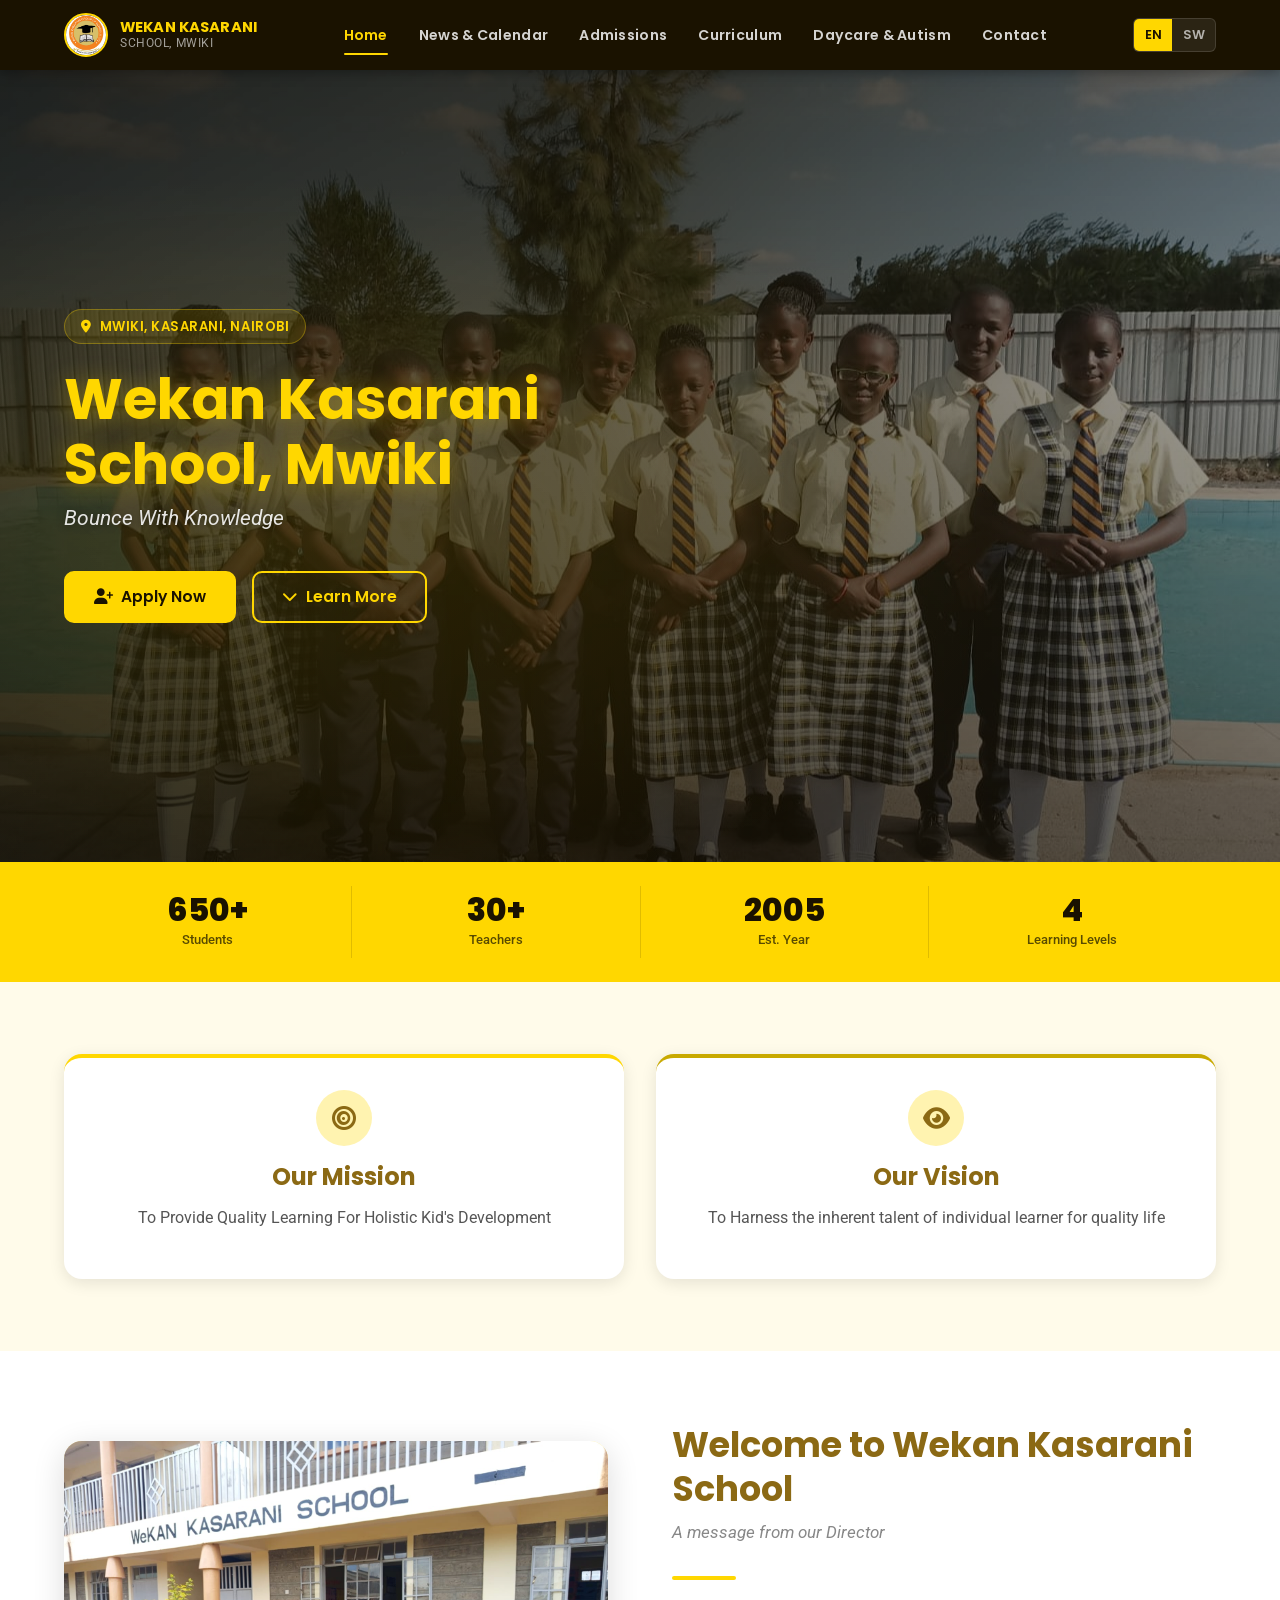
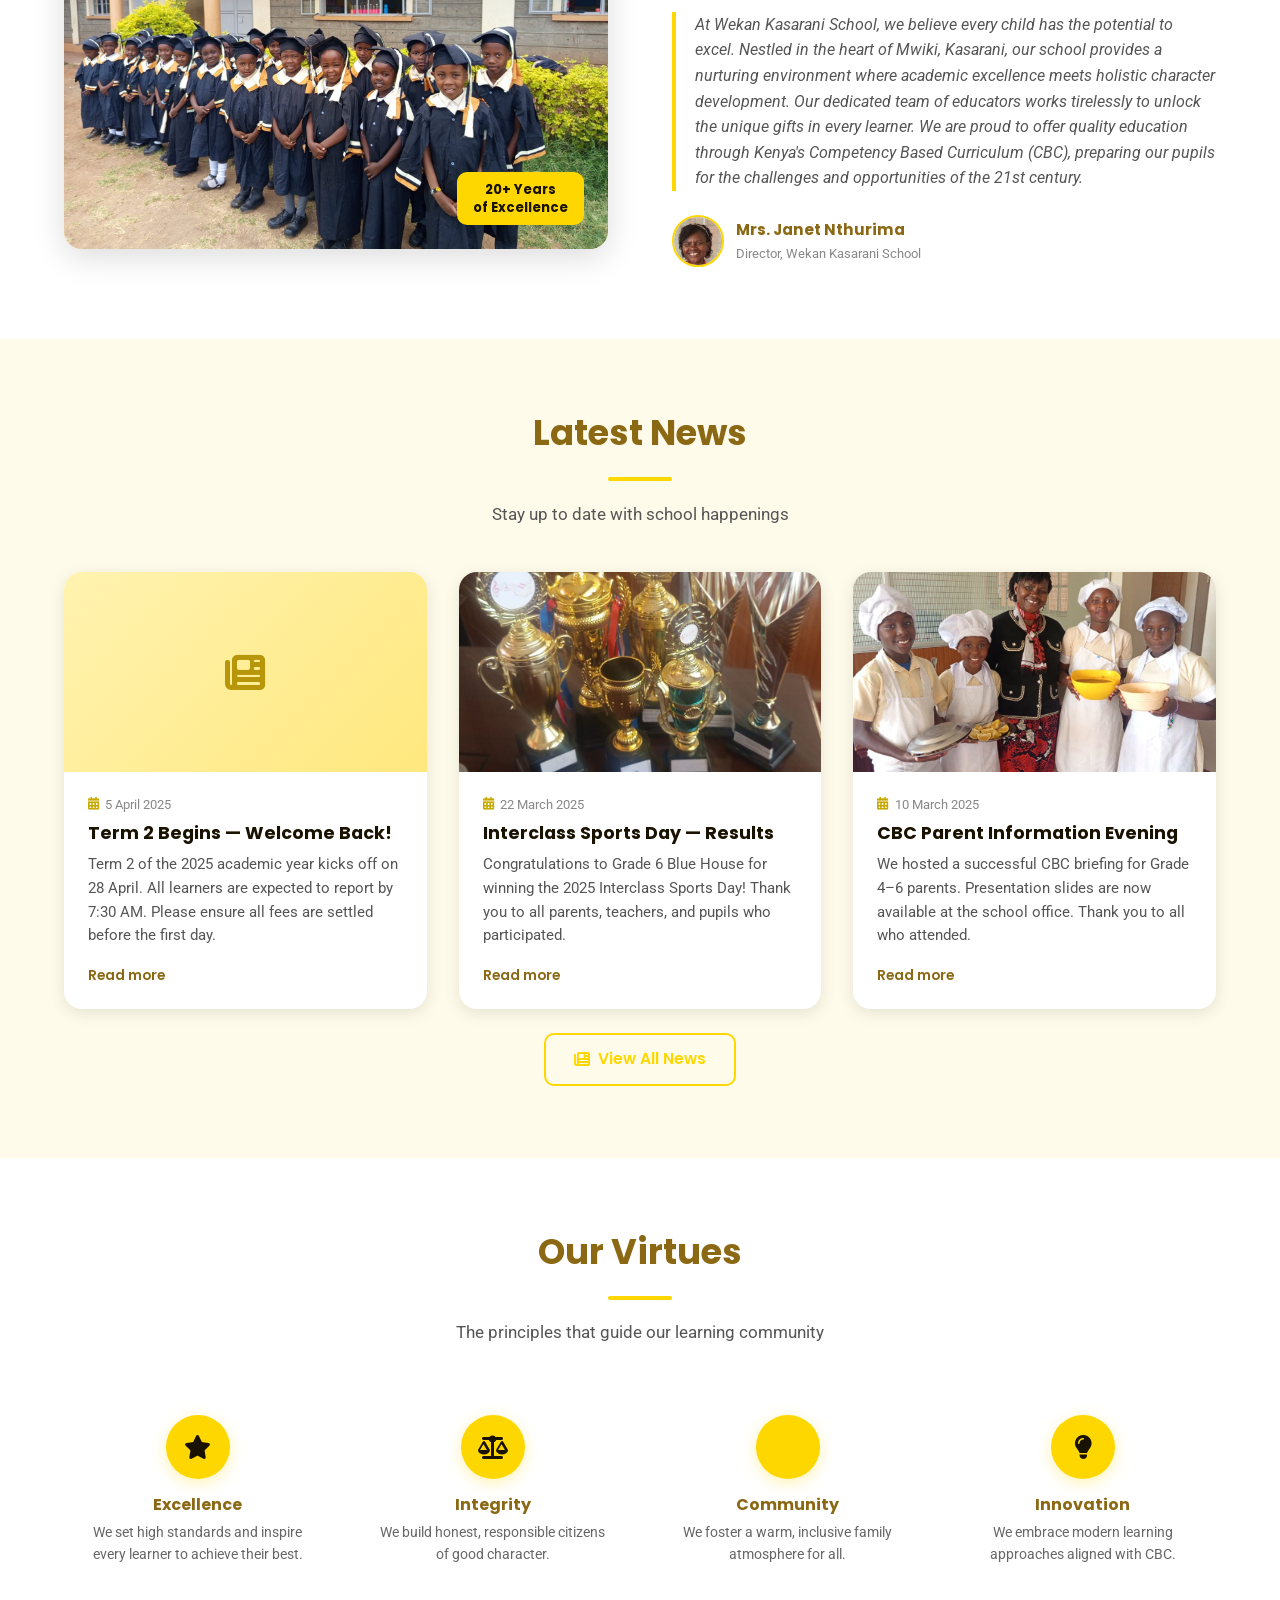
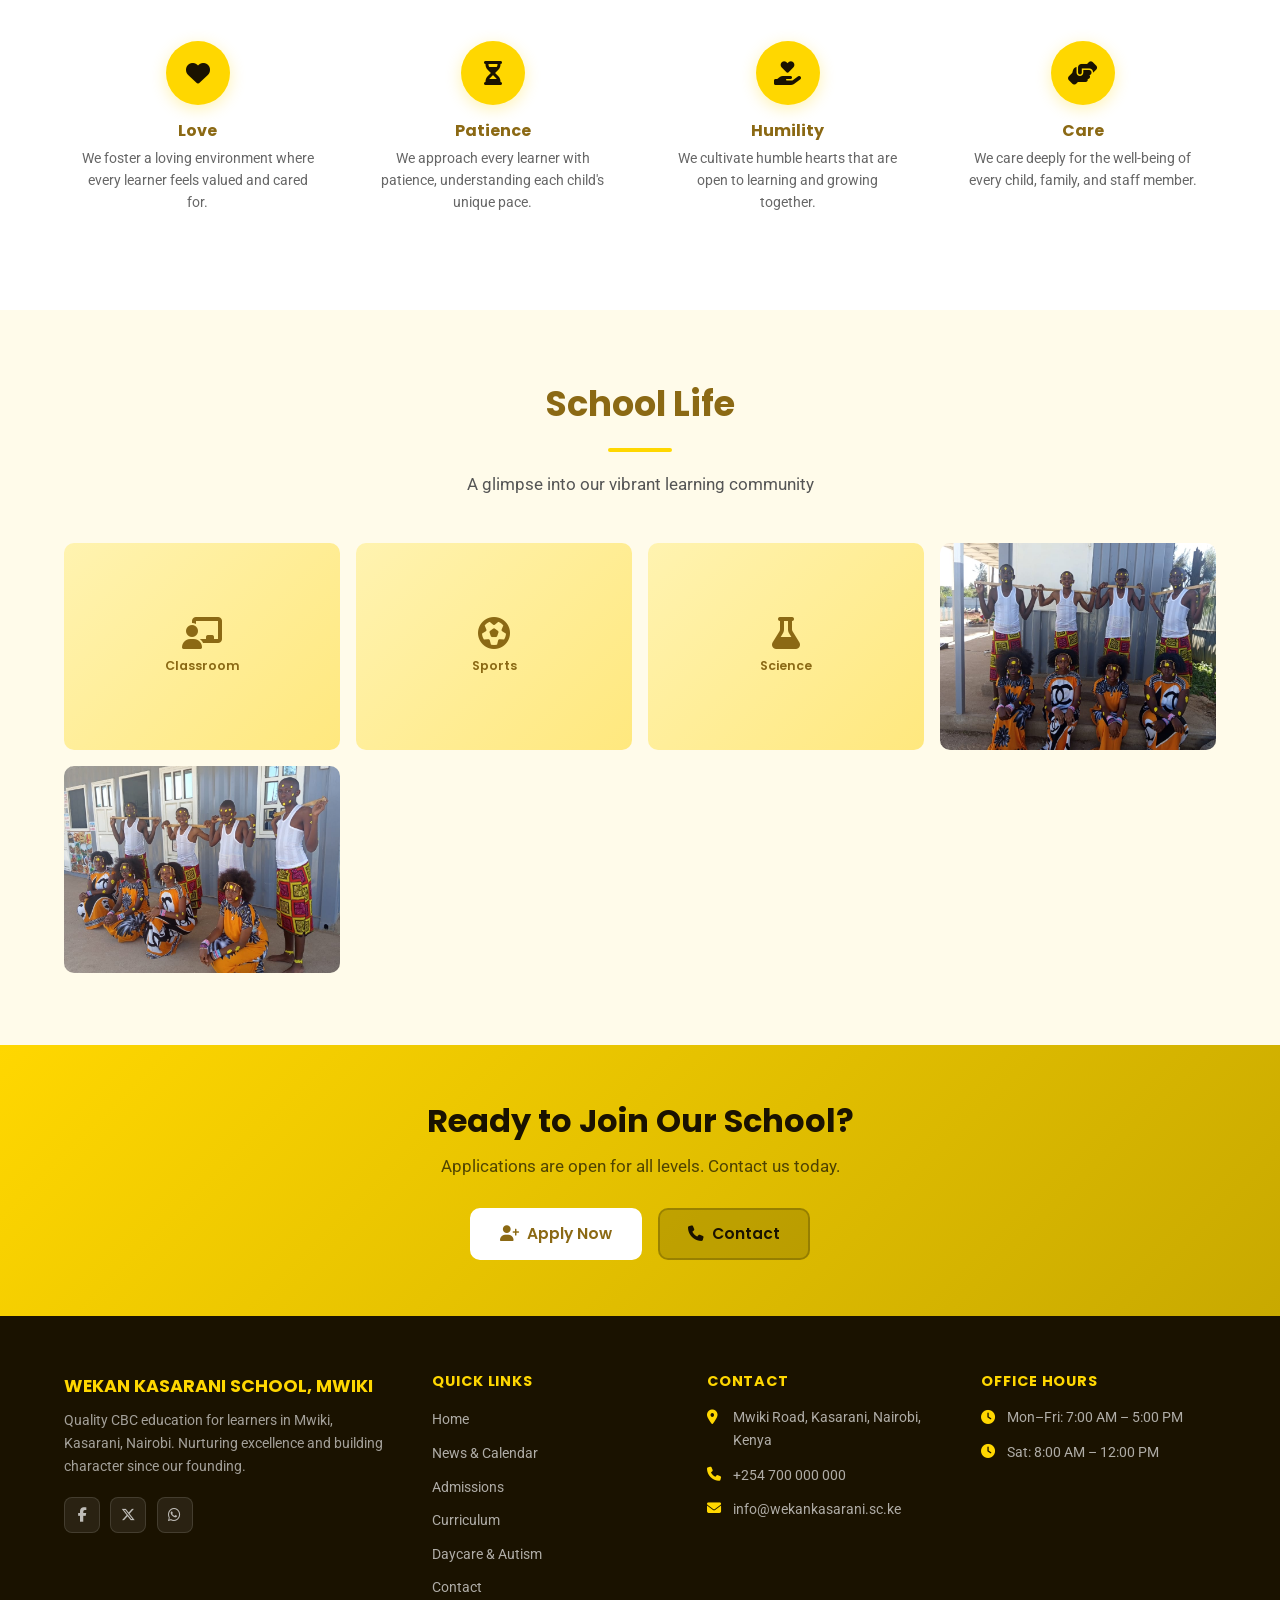
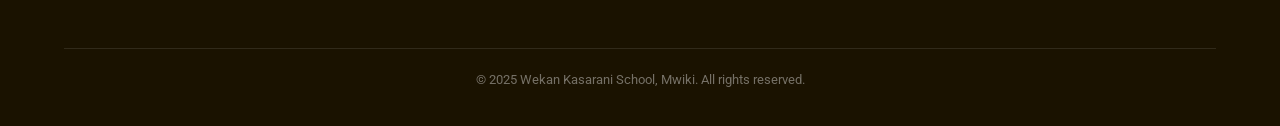
==== index.html @ 34b1c1aa "update" ====
<!DOCTYPE html>
<html lang="en">
<head>
  <meta charset="UTF-8" />
  <meta name="viewport" content="width=device-width, initial-scale=1.0" />
  <meta name="description" content="Wekan Kasarani School, Mwiki — Quality CBC education in Kasarani, Nairobi. Nurturing excellence and building character from Pre-Primary to Junior Secondary." />
  <meta property="og:title" content="Wekan Kasarani School, Mwiki" />
  <meta property="og:description" content="Bounce With Knowledge — CBC School in Kasarani, Nairobi." />
  <meta property="og:type" content="website" />
  <title>Wekan Kasarani School, Mwiki — Home</title>
  <link rel="stylesheet" href="css/main.css" />
  <link rel="stylesheet" href="css/components.css" />
  <link rel="stylesheet" href="css/responsive.css" />
  <link rel="stylesheet" href="https://cdnjs.cloudflare.com/ajax/libs/font-awesome/6.5.0/css/all.min.css" crossorigin="anonymous" referrerpolicy="no-referrer" />
  <style>
    /* ---- Hero ---- */
    .hero {
      position: relative;
      min-height: 88vh;
      display: flex;
      align-items: center;
      overflow: hidden;
      background-color: var(--bg-dark);
    }

    /* Full-bleed photo layer */
    .hero-bg {
      position: absolute;
      inset: 0;
      background-image: url('images/students/image6.jpeg');
      background-size: cover;
      background-position: center 30%;
      background-repeat: no-repeat;
      transform: scale(1.04);
      transition: transform 8s ease;
      will-change: transform;
    }
    .hero:hover .hero-bg,
    .hero.loaded .hero-bg {
      transform: scale(1);
    }

    /* Smooth multi-stop overlay: dark left + gradient fade right */
    .hero::before {
      content: '';
      position: absolute;
      inset: 0;
      background:
        linear-gradient(
          105deg,
          rgba(10, 8, 0, 0.82) 0%,
          rgba(26, 18, 0, 0.72) 45%,
          rgba(26, 18, 0, 0.35) 100%
        ),
        linear-gradient(
          to bottom,
          rgba(0,0,0,0.25) 0%,
          rgba(0,0,0,0)     40%,
          rgba(0,0,0,0.45)  100%
        );
      pointer-events: none;
      z-index: 1;
    }

    /* Subtle gold accent glow */
    .hero::after {
      content: '';
      position: absolute;
      inset: 0;
      background: radial-gradient(ellipse at 20% 60%, rgba(255,215,0,0.10) 0%, transparent 55%);
      pointer-events: none;
      z-index: 1;
    }

    .hero-content {
      position: relative;
      z-index: 2;
      max-width: 680px;
    }

    .hero-badge {
      display: inline-flex;
      align-items: center;
      gap: 0.5rem;
      background: rgba(255,215,0,0.12);
      border: 1px solid rgba(255,215,0,0.3);
      color: var(--primary);
      font-family: 'Poppins', sans-serif;
      font-weight: 600;
      font-size: 0.82rem;
      padding: 0.4rem 1rem;
      border-radius: 99px;
      margin-bottom: 1.5rem;
      letter-spacing: 0.04em;
      text-transform: uppercase;
    }

    .hero h1 {
      color: #ffffff;
      font-size: clamp(2rem, 5.5vw, 3.5rem);
      margin-bottom: 0.3rem;
      line-height: 1.15;
      text-shadow: 0 2px 18px rgba(0,0,0,0.5);
    }

    .hero h1 span {
      color: var(--primary);
      text-shadow: 0 2px 24px rgba(255,215,0,0.35);
    }

    .hero-subtitle {
      font-size: clamp(1rem, 2.5vw, 1.3rem);
      color: rgba(255,255,255,0.88);
      margin-bottom: 2.2rem;
      font-style: italic;
      text-shadow: 0 1px 8px rgba(0,0,0,0.4);
    }

    .hero-actions {
      display: flex;
      gap: 1rem;
      flex-wrap: wrap;
    }

    /* ---- Welcome section ---- */
    .welcome-grid {
      display: grid;
      grid-template-columns: 1fr 1fr;
      gap: 4rem;
      align-items: center;
    }

    .welcome-image-wrap {
      position: relative;
      border-radius: var(--radius-lg);
      overflow: hidden;
      box-shadow: var(--shadow-md);
      aspect-ratio: 4/3;
      background: linear-gradient(135deg, var(--accent) 0%, #ffe87e 100%);
    }

    .welcome-image-wrap img {
      width: 100%;
      height: 100%;
      object-fit: cover;
    }

    .welcome-placeholder {
      width: 100%;
      height: 100%;
      display: flex;
      flex-direction: column;
      align-items: center;
      justify-content: center;
      gap: 1rem;
      color: var(--primary-deeper);
      font-size: 4rem;
    }

    .welcome-placeholder p {
      font-family: 'Poppins', sans-serif;
      font-size: 0.9rem;
      font-weight: 600;
      color: var(--primary-deeper);
      margin: 0;
    }

    .welcome-badge {
      position: absolute;
      bottom: 1.5rem;
      right: 1.5rem;
      background: var(--primary);
      color: var(--bg-dark);
      font-family: 'Poppins', sans-serif;
      font-weight: 700;
      font-size: 0.82rem;
      padding: 0.6rem 1rem;
      border-radius: var(--radius);
      text-align: center;
      line-height: 1.3;
    }

    .welcome-text blockquote {
      border-left: 4px solid var(--primary);
      padding-left: 1.2rem;
      margin: 1.5rem 0;
      font-style: italic;
      color: #555;
    }

    .welcome-signature {
      display: flex;
      align-items: center;
      gap: 0.75rem;
      margin-top: 1.5rem;
    }

    .signature-avatar {
      width: 52px;
      height: 52px;
      border-radius: 50%;
      overflow: hidden;
      border: 2px solid var(--primary);
      flex-shrink: 0;
    }

    .signature-avatar img {
      width: 100%;
      height: 100%;
      object-fit: cover;
      display: block;
    }

    .signature-info .name {
      font-family: 'Poppins', sans-serif;
      font-weight: 700;
      font-size: 0.95rem;
      color: var(--primary-deeper);
    }

    .signature-info .title {
      font-size: 0.82rem;
      color: #888;
    }

    @media (max-width: 768px) {
      .welcome-grid { grid-template-columns: 1fr; gap: 2rem; }
      .hero { min-height: 70vh; }
    }
  </style>
</head>
<body>

  <!-- ==================== NAVBAR ==================== -->
  <nav class="navbar" role="navigation" aria-label="Main navigation">
    <div class="container">
      <a href="index.html" class="nav-logo" aria-label="Wekan Kasarani School home">
        <img src="images/logo.jpg" alt="Wekan Kasarani School logo" width="56" height="56" style="border-radius:50%;object-fit:cover;border:2px solid var(--primary);flex-shrink:0;" />
        <div class="nav-logo-text">
          <span class="school-name">WEKAN KASARANI</span>
          <span class="school-sub">SCHOOL, MWIKI</span>
        </div>
      </a>

      <ul class="nav-links" role="list">
        <li><a href="index.html" class="active" data-i18n="nav.home">Home</a></li>
        <li><a href="news.html" data-i18n="nav.news">News &amp; Calendar</a></li>
        <li><a href="admissions.html" data-i18n="nav.admissions">Admissions</a></li>
        <li><a href="curriculum.html" data-i18n="nav.curriculum">Curriculum</a></li>
        <li><a href="daycare.html" data-i18n="nav.daycare">Daycare &amp; Autism</a></li>
        <li><a href="contact.html" data-i18n="nav.contact">Contact</a></li>
      </ul>

      <div class="nav-right">
        <div class="lang-toggle" role="group" aria-label="Language selector">
          <button data-lang-btn="en" class="active" aria-label="Switch to English">EN</button>
          <button data-lang-btn="sw" aria-label="Switch to Kiswahili">SW</button>
        </div>
        <button class="hamburger" aria-label="Toggle menu" aria-expanded="false" aria-controls="mobile-nav">
          <span></span><span></span><span></span>
        </button>
      </div>
    </div>
  </nav>

  <!-- Mobile Nav -->
  <div class="mobile-nav" id="mobile-nav" role="navigation" aria-label="Mobile navigation">
    <a href="index.html" class="active" data-i18n="nav.home">Home</a>
    <a href="news.html" data-i18n="nav.news">News &amp; Calendar</a>
    <a href="admissions.html" data-i18n="nav.admissions">Admissions</a>
    <a href="curriculum.html" data-i18n="nav.curriculum">Curriculum</a>
    <a href="daycare.html" data-i18n="nav.daycare">Daycare &amp; Autism</a>
    <a href="contact.html" data-i18n="nav.contact">Contact</a>
    <div class="mobile-lang">
      <button data-lang-btn="en" class="active">English</button>
      <button data-lang-btn="sw">Kiswahili</button>
    </div>
  </div>

  <main>

    <!-- ==================== HERO ==================== -->
    <section class="hero" aria-label="Hero section" id="hero-section">
      <div class="hero-bg" aria-hidden="true"></div>
      <div class="container">
        <div class="hero-content">
          <div class="hero-badge">
            <i class="fas fa-map-marker-alt"></i>
            Mwiki, Kasarani, Nairobi
          </div>
          <h1>
            <span data-i18n="hero.title">Wekan Kasarani<br>School, Mwiki</span>
          </h1>
          <p class="hero-subtitle" data-i18n="hero.subtitle">Bounce With Knowledge</p>
          <div class="hero-actions">
            <a href="admissions.html" class="btn btn-primary">
              <i class="fas fa-user-plus"></i>
              <span data-i18n="hero.cta">Apply Now</span>
            </a>
            <a href="#welcome" class="btn btn-outline">
              <i class="fas fa-chevron-down"></i>
              <span data-i18n="hero.learnmore">Learn More</span>
            </a>
          </div>
        </div>
      </div>
    </section>

    <!-- ==================== STATS BAR ==================== -->
    <div class="stat-bar" role="region" aria-label="School statistics">
      <div class="container">
        <div class="stat-item">
          <div class="stat-number">650+</div>
          <div class="stat-label" data-i18n="stats.students">Students</div>
        </div>
        <div class="stat-item">
          <div class="stat-number">30+</div>
          <div class="stat-label" data-i18n="stats.teachers">Teachers</div>
        </div>
        <div class="stat-item">
          <div class="stat-number">2005</div>
          <div class="stat-label" data-i18n="stats.established">Est. Year</div>
        </div>
        <div class="stat-item">
          <div class="stat-number">4</div>
          <div class="stat-label" data-i18n="stats.levels">Learning Levels</div>
        </div>
      </div>
    </div>

    <!-- ==================== MISSION & VISION ==================== -->
    <section class="section section--alt" aria-labelledby="mission-vision-heading">
      <div class="container">
        <div class="cards-grid" style="grid-template-columns: repeat(auto-fit, minmax(280px, 1fr)); gap: 2rem;">
          <div style="background:#fff; border-radius:var(--radius-lg); padding:2rem; box-shadow:var(--shadow); border-top:4px solid var(--primary); text-align:center;">
            <div style="width:56px;height:56px;background:var(--accent);border-radius:50%;display:flex;align-items:center;justify-content:center;margin:0 auto 1rem;color:var(--primary-deeper);font-size:1.5rem;">
              <i class="fas fa-bullseye"></i>
            </div>
            <h3 data-i18n="mission.heading" style="margin-bottom:0.75rem;color:var(--primary-deeper);">Our Mission</h3>
            <p data-i18n="mission.body" style="color:#555;line-height:1.7;">To Provide Quality Learning For Holistic Kid's Development</p>
          </div>
          <div style="background:#fff; border-radius:var(--radius-lg); padding:2rem; box-shadow:var(--shadow); border-top:4px solid var(--primary-dark); text-align:center;">
            <div style="width:56px;height:56px;background:var(--accent);border-radius:50%;display:flex;align-items:center;justify-content:center;margin:0 auto 1rem;color:var(--primary-deeper);font-size:1.5rem;">
              <i class="fas fa-eye"></i>
            </div>
            <h3 data-i18n="vision.heading" style="margin-bottom:0.75rem;color:var(--primary-deeper);">Our Vision</h3>
            <p data-i18n="vision.body" style="color:#555;line-height:1.7;">To Harness the inherent talent of individual learner for quality life</p>
          </div>
        </div>
      </div>
    </section>

    <!-- ==================== WELCOME ==================== -->
    <section class="section" id="welcome" aria-labelledby="welcome-heading">
      <div class="container">
        <div class="welcome-grid">
          <div class="welcome-image-wrap">
            <img src="images/students/image1.jpeg" alt="Wekan Kasarani School Building" />
            <div class="welcome-badge">
              <div>20+ Years</div>
              <div>of Excellence</div>
            </div>
          </div>
          <div class="welcome-text">
            <div class="section-heading" style="text-align:left; margin-bottom:1.5rem;">
              <h2 id="welcome-heading" data-i18n="welcome.heading">Welcome to Wekan Kasarani School</h2>
              <p data-i18n="welcome.subheading" style="margin-top:0.4rem; color:#888; font-style:italic;">A message from our Director</p>
              <div class="underline" style="margin:0.5rem 0 0;"></div>
            </div>
            <blockquote>
              <p data-i18n="welcome.body">At Wekan Kasarani School, we believe every child has the potential to excel. Nestled in the heart of Mwiki, Kasarani, our school provides a nurturing environment where academic excellence meets holistic character development.</p>
            </blockquote>
            <div class="welcome-signature">
              <div class="signature-avatar">
                <img src="images/image32.png" alt="Mrs. Janet Nthurima — Director" />
              </div>
              <div class="signature-info">
                <div class="name">Mrs. Janet Nthurima</div>
                <div class="title" data-i18n="welcome.signature">Director, Wekan Kasarani School</div>
              </div>
            </div>
          </div>
        </div>
      </div>
    </section>

    <!-- ==================== LATEST NEWS ==================== -->
    <section class="section section--alt" aria-labelledby="news-heading">
      <div class="container">
        <div class="section-heading">
          <h2 id="news-heading" data-i18n="news.heading">Latest News</h2>
          <div class="underline"></div>
          <p data-i18n="news.subheading">Stay up to date with school happenings</p>
        </div>
        <div class="cards-grid">
          <article class="card">
            <div class="card-img-placeholder"><i class="fas fa-newspaper"></i></div>
            <div class="card-body">
              <div class="card-meta"><i class="fas fa-calendar-alt"></i> 5 April 2025</div>
              <h3>Term 2 Begins — Welcome Back!</h3>
              <p>Term 2 of the 2025 academic year kicks off on 28 April. All learners are expected to report by 7:30 AM. Please ensure all fees are settled before the first day.</p>
              <a href="news.html" class="card-link" data-i18n="news.readmore">Read more <i class="fas fa-arrow-right"></i></a>
            </div>
          </article>
          <article class="card">
            <img src="images/students/image13.jpeg" alt="Interclass Sports Day" class="card-img" />
            <div class="card-body">
              <div class="card-meta"><i class="fas fa-calendar-alt"></i> 22 March 2025</div>
              <h3>Interclass Sports Day — Results</h3>
              <p>Congratulations to Grade 6 Blue House for winning the 2025 Interclass Sports Day! Thank you to all parents, teachers, and pupils who participated.</p>
              <a href="news.html" class="card-link" data-i18n="news.readmore">Read more <i class="fas fa-arrow-right"></i></a>
            </div>
          </article>
          <article class="card">
            <img src="images/students/image9.jpeg" alt="CBC Parent Information Evening" class="card-img" />
            <div class="card-body">
              <div class="card-meta"><i class="fas fa-calendar-alt"></i> 10 March 2025</div>
              <h3>CBC Parent Information Evening</h3>
              <p>We hosted a successful CBC briefing for Grade 4–6 parents. Presentation slides are now available at the school office. Thank you to all who attended.</p>
              <a href="news.html" class="card-link" data-i18n="news.readmore">Read more <i class="fas fa-arrow-right"></i></a>
            </div>
          </article>
        </div>
        <div class="text-center mt-3">
          <a href="news.html" class="btn btn-outline">
            <i class="fas fa-newspaper"></i> View All News
          </a>
        </div>
      </div>
    </section>

    <!-- ==================== VALUES ==================== -->
    <section class="section" aria-labelledby="values-heading">
      <div class="container">
        <div class="section-heading">
          <h2 id="values-heading" data-i18n="values.heading">Our Virtues</h2>
          <div class="underline"></div>
          <p data-i18n="values.subheading">The principles that guide our learning community</p>
        </div>
        <div class="cards-grid-4">
          <div class="value-item">
            <div class="value-icon"><i class="fas fa-star"></i></div>
            <h3 data-i18n="values.excellence">Excellence</h3>
            <p data-i18n="values.excellence.desc">We set high standards and inspire every learner to achieve their best.</p>
          </div>
          <div class="value-item">
            <div class="value-icon"><i class="fas fa-balance-scale"></i></div>
            <h3 data-i18n="values.integrity">Integrity</h3>
            <p data-i18n="values.integrity.desc">We build honest, responsible citizens of good character.</p>
          </div>
          <div class="value-item">
            <div class="value-icon"><i class="fas fa-hands-holding-heart"></i></div>
            <h3 data-i18n="values.community">Community</h3>
            <p data-i18n="values.community.desc">We foster a warm, inclusive family atmosphere for all.</p>
          </div>
          <div class="value-item">
            <div class="value-icon"><i class="fas fa-lightbulb"></i></div>
            <h3 data-i18n="values.innovation">Innovation</h3>
            <p data-i18n="values.innovation.desc">We embrace modern learning approaches aligned with CBC.</p>
          </div>
          <div class="value-item">
            <div class="value-icon"><i class="fas fa-heart"></i></div>
            <h3 data-i18n="values.love">Love</h3>
            <p data-i18n="values.love.desc">We foster a loving environment where every learner feels valued and cared for.</p>
          </div>
          <div class="value-item">
            <div class="value-icon"><i class="fas fa-hourglass-half"></i></div>
            <h3 data-i18n="values.patience">Patience</h3>
            <p data-i18n="values.patience.desc">We approach every learner with patience, understanding each child's unique pace.</p>
          </div>
          <div class="value-item">
            <div class="value-icon"><i class="fas fa-hand-holding-heart"></i></div>
            <h3 data-i18n="values.humility">Humility</h3>
            <p data-i18n="values.humility.desc">We cultivate humble hearts that are open to learning and growing together.</p>
          </div>
          <div class="value-item">
            <div class="value-icon"><i class="fas fa-hands-helping"></i></div>
            <h3 data-i18n="values.care">Care</h3>
            <p data-i18n="values.care.desc">We care deeply for the well-being of every child, family, and staff member.</p>
          </div>
        </div>
      </div>
    </section>

    <!-- ==================== GALLERY ==================== -->
    <section class="section section--alt" aria-labelledby="gallery-heading">
      <div class="container">
        <div class="section-heading">
          <h2 id="gallery-heading" data-i18n="gallery.heading">School Life</h2>
          <div class="underline"></div>
          <p data-i18n="gallery.subheading">A glimpse into our vibrant learning community</p>
        </div>
        <div class="gallery-strip">
          <div class="gallery-item">
            <div class="gallery-placeholder"><i class="fas fa-chalkboard-teacher"></i><span>Classroom</span></div>
          </div>
          <div class="gallery-item">
            <div class="gallery-placeholder"><i class="fas fa-futbol"></i><span>Sports</span></div>
          </div>
          <div class="gallery-item">
            <div class="gallery-placeholder"><i class="fas fa-flask"></i><span>Science</span></div>
          </div>
          <div class="gallery-item">
            <img src="images/students/image2.jpeg" alt="Arts and Music" />
          </div>
          <div class="gallery-item">
            <img src="images/students/image3.jpeg" alt="Arts and Music" />
          </div>
        </div>
      </div>
    </section>

    <!-- ==================== CTA STRIP ==================== -->
    <section style="background: linear-gradient(135deg, var(--primary) 0%, var(--primary-dark) 100%); padding: 3.5rem 0; text-align:center;" aria-label="Call to action">
      <div class="container">
        <h2 style="color:var(--bg-dark); margin-bottom:0.75rem; font-size:clamp(1.4rem,3vw,2rem);">Ready to Join Our School?</h2>
        <p style="color:rgba(0,0,0,0.65); margin-bottom:1.75rem; font-size:1.05rem;">Applications are open for all levels. Contact us today.</p>
        <div style="display:flex;gap:1rem;justify-content:center;flex-wrap:wrap;">
          <a href="admissions.html" class="btn btn-white">
            <i class="fas fa-user-plus"></i>
            <span data-i18n="hero.cta">Apply Now</span>
          </a>
          <a href="contact.html" class="btn" style="background:rgba(0,0,0,0.15);color:var(--bg-dark);border:2px solid rgba(0,0,0,0.2);">
            <i class="fas fa-phone"></i>
            <span data-i18n="nav.contact">Contact</span>
          </a>
        </div>
      </div>
    </section>

  </main>

  <!-- ==================== FOOTER ==================== -->
  <footer class="footer" role="contentinfo">
    <div class="container">
      <div class="footer-grid">
        <div class="footer-brand">
          <div class="school-name-footer">WEKAN KASARANI SCHOOL, MWIKI</div>
          <p data-i18n="footer.about">Quality CBC education for learners in Mwiki, Kasarani, Nairobi. Nurturing excellence and building character since our founding.</p>
          <div class="social-links">
            <a href="#" aria-label="Facebook"><i class="fab fa-facebook-f"></i></a>
            <a href="#" aria-label="Twitter/X"><i class="fab fa-x-twitter"></i></a>
            <a href="#" aria-label="WhatsApp"><i class="fab fa-whatsapp"></i></a>
          </div>
        </div>
        <div class="footer-col">
          <h4 data-i18n="footer.quicklinks">Quick Links</h4>
          <ul>
            <li><a href="index.html" data-i18n="nav.home">Home</a></li>
            <li><a href="news.html" data-i18n="nav.news">News &amp; Calendar</a></li>
            <li><a href="admissions.html" data-i18n="nav.admissions">Admissions</a></li>
            <li><a href="curriculum.html" data-i18n="nav.curriculum">Curriculum</a></li>
            <li><a href="daycare.html" data-i18n="nav.daycare">Daycare &amp; Autism</a></li>
            <li><a href="contact.html" data-i18n="nav.contact">Contact</a></li>
          </ul>
        </div>
        <div class="footer-col">
          <h4 data-i18n="footer.contact">Contact</h4>
          <div class="footer-contact-item"><i class="fas fa-map-marker-alt"></i><span>Mwiki Road, Kasarani, Nairobi, Kenya</span></div>
          <div class="footer-contact-item"><i class="fas fa-phone"></i><span>+254 700 000 000</span></div>
          <div class="footer-contact-item"><i class="fas fa-envelope"></i><span>info@wekankasarani.sc.ke</span></div>
        </div>
        <div class="footer-col">
          <h4>Office Hours</h4>
          <div class="footer-contact-item"><i class="fas fa-clock"></i><span>Mon–Fri: 7:00 AM – 5:00 PM</span></div>
          <div class="footer-contact-item"><i class="fas fa-clock"></i><span>Sat: 8:00 AM – 12:00 PM</span></div>
        </div>
      </div>
    </div>
    <div class="footer-bottom">
      <p data-i18n="footer.copyright">© 2025 Wekan Kasarani School, Mwiki. All rights reserved.</p>
    </div>
  </footer>

  <script src="js/main.js"></script>
  <script src="js/i18n.js"></script>
  <script>
    // Trigger smooth Ken Burns zoom-out on hero image after load
    window.addEventListener('load', function () {
      var hero = document.getElementById('hero-section');
      if (hero) hero.classList.add('loaded');
    });
  </script>
</body>
</html>
---- css/main.css ----
/* ============================================================
   main.css — Global styles, CSS Variables, Typography
   Wekan Kasarani School, Mwiki
   ============================================================ */

/* --- Google Fonts --- */
@import url('https://fonts.googleapis.com/css2?family=Poppins:wght@400;600;700;800&family=Roboto:wght@400;500&display=swap');

/* --- CSS Variables --- */
:root {
  --primary:        #FFD700;
  --primary-dark:   #C8A900;
  --primary-deeper: #8B6914;
  --bg-dark:        #1A1200;
  --bg-light:       #FFFBEA;
  --text-main:      #1C1C1C;
  --text-light:     #FFFFFF;
  --accent:         #FFF3B0;
  --border-color:   #E8D870;
  --shadow:         0 4px 16px rgba(0,0,0,0.10);
  --shadow-md:      0 8px 32px rgba(0,0,0,0.14);
  --radius:         10px;
  --radius-lg:      18px;
  --transition:     0.25s ease;
  --nav-height:     70px;
}

/* --- Reset & Base --- */
*, *::before, *::after {
  box-sizing: border-box;
  margin: 0;
  padding: 0;
}

html {
  scroll-behavior: smooth;
  font-size: 16px;
}

body {
  font-family: 'Roboto', sans-serif;
  color: var(--text-main);
  background: #fff;
  line-height: 1.6;
  min-height: 100vh;
}

/* --- Typography --- */
h1, h2, h3, h4, h5, h6 {
  font-family: 'Poppins', sans-serif;
  font-weight: 700;
  line-height: 1.25;
  color: var(--primary-deeper);
}

h1 { font-size: clamp(1.9rem, 5vw, 3rem); }
h2 { font-size: clamp(1.5rem, 3.5vw, 2.2rem); }
h3 { font-size: clamp(1.15rem, 2.5vw, 1.5rem); }
h4 { font-size: 1.1rem; }

p { margin-bottom: 1rem; }

a {
  color: var(--primary-deeper);
  text-decoration: none;
  transition: color var(--transition);
}
a:hover { color: var(--primary-dark); }

img {
  max-width: 100%;
  height: auto;
  display: block;
}

ul { list-style: none; }

/* --- Container --- */
.container {
  width: 100%;
  max-width: 1200px;
  margin: 0 auto;
  padding: 0 1.5rem;
}

/* --- Section Padding --- */
.section {
  padding: 4.5rem 0;
}

.section--alt {
  background: var(--bg-light);
}

/* --- Section Heading --- */
.section-heading {
  text-align: center;
  margin-bottom: 2.8rem;
}

.section-heading h2 {
  margin-bottom: 0.5rem;
}

.section-heading .underline {
  display: inline-block;
  width: 64px;
  height: 4px;
  background: var(--primary);
  border-radius: 99px;
  margin: 0.5rem auto 0;
}

.section-heading p {
  color: #555;
  margin-top: 0.75rem;
  font-size: 1.05rem;
  max-width: 600px;
  margin-left: auto;
  margin-right: auto;
}

/* --- Buttons --- */
.btn {
  display: inline-flex;
  align-items: center;
  gap: 0.5rem;
  padding: 0.75rem 1.75rem;
  border-radius: var(--radius);
  font-family: 'Poppins', sans-serif;
  font-weight: 600;
  font-size: 0.97rem;
  cursor: pointer;
  transition: all var(--transition);
  border: 2px solid transparent;
  text-decoration: none;
  min-height: 44px;
}

.btn-primary {
  background: var(--primary);
  color: var(--bg-dark);
  border-color: var(--primary);
}
.btn-primary:hover {
  background: var(--primary-dark);
  border-color: var(--primary-dark);
  color: var(--bg-dark);
  transform: translateY(-2px);
  box-shadow: 0 6px 20px rgba(200,169,0,0.35);
}

.btn-outline {
  background: transparent;
  color: var(--primary);
  border-color: var(--primary);
}
.btn-outline:hover {
  background: var(--primary);
  color: var(--bg-dark);
  transform: translateY(-2px);
}

.btn-white {
  background: #fff;
  color: var(--primary-deeper);
  border-color: #fff;
}
.btn-white:hover {
  background: var(--primary);
  color: var(--bg-dark);
  border-color: var(--primary);
}

/* --- Page Hero / Banner --- */
.page-hero {
  background: linear-gradient(135deg, var(--bg-dark) 0%, #2e1e00 100%);
  color: var(--text-light);
  padding: 5rem 0 3.5rem;
  text-align: center;
  position: relative;
  overflow: hidden;
}

.page-hero::before {
  content: '';
  position: absolute;
  inset: 0;
  background: radial-gradient(ellipse at top center, rgba(255,215,0,0.12) 0%, transparent 70%);
  pointer-events: none;
}

.page-hero h1 {
  color: var(--primary);
  font-size: clamp(1.8rem, 4vw, 2.8rem);
  margin-bottom: 0.75rem;
}

.page-hero p {
  color: rgba(255,255,255,0.82);
  font-size: 1.08rem;
  margin-bottom: 0;
  max-width: 580px;
  margin-left: auto;
  margin-right: auto;
}

/* --- Breadcrumb --- */
.breadcrumb {
  display: flex;
  align-items: center;
  gap: 0.4rem;
  justify-content: center;
  margin-top: 1.2rem;
  font-size: 0.9rem;
  color: rgba(255,255,255,0.6);
}
.breadcrumb a {
  color: var(--primary);
}
.breadcrumb a:hover { color: var(--primary-dark); }
.breadcrumb span { color: rgba(255,255,255,0.5); }

/* --- Utility --- */
.text-center { text-align: center; }
.text-gold    { color: var(--primary-deeper); }
.mt-1  { margin-top: 0.5rem; }
.mt-2  { margin-top: 1rem; }
.mt-3  { margin-top: 1.5rem; }
.mb-2  { margin-bottom: 1rem; }
.mb-3  { margin-bottom: 1.5rem; }
.sr-only {
  position: absolute;
  width: 1px;
  height: 1px;
  overflow: hidden;
  clip: rect(0,0,0,0);
  white-space: nowrap;
}
---- css/components.css ----
/* ============================================================
   components.css — Navbar, Footer, Cards, Buttons, Shared UI
   Wekan Kasarani School, Mwiki
   ============================================================ */

/* ===================== NAVBAR ===================== */
.navbar {
  position: sticky;
  top: 0;
  z-index: 1000;
  background: var(--bg-dark);
  height: var(--nav-height);
  display: flex;
  align-items: center;
  box-shadow: 0 2px 12px rgba(0,0,0,0.35);
  transition: background var(--transition);
}

.navbar .container {
  display: flex;
  align-items: center;
  justify-content: space-between;
  width: 100%;
}

/* Logo */
.nav-logo {
  display: flex;
  align-items: center;
  gap: 0.75rem;
  text-decoration: none;
  flex-shrink: 0;
}

.nav-logo img {
  width: 44px;
  height: 44px;
  border-radius: 50%;
  object-fit: cover;
  border: 2px solid var(--primary);
}

.nav-logo-text {
  display: flex;
  flex-direction: column;
  line-height: 1.2;
}

.nav-logo-text .school-name {
  font-family: 'Poppins', sans-serif;
  font-weight: 700;
  font-size: 0.92rem;
  color: var(--primary);
  letter-spacing: 0.01em;
}

.nav-logo-text .school-sub {
  font-family: 'Roboto', sans-serif;
  font-size: 0.72rem;
  color: rgba(255,255,255,0.6);
  letter-spacing: 0.05em;
}

/* Nav Links */
.nav-links {
  display: flex;
  align-items: center;
  gap: 0.25rem;
}

.nav-links a {
  padding: 0.5rem 0.85rem;
  font-family: 'Poppins', sans-serif;
  font-weight: 600;
  font-size: 0.88rem;
  color: rgba(255,255,255,0.82);
  border-radius: 6px;
  transition: all var(--transition);
  position: relative;
  text-decoration: none;
  letter-spacing: 0.02em;
}

.nav-links a:hover,
.nav-links a.active {
  color: var(--primary);
}

.nav-links a.active::after {
  content: '';
  position: absolute;
  bottom: -2px;
  left: 0.85rem;
  right: 0.85rem;
  height: 2px;
  background: var(--primary);
  border-radius: 99px;
}

/* Right side controls */
.nav-right {
  display: flex;
  align-items: center;
  gap: 0.75rem;
}

.lang-toggle {
  display: flex;
  align-items: center;
  gap: 0;
  background: rgba(255,255,255,0.08);
  border-radius: 6px;
  overflow: hidden;
  border: 1px solid rgba(255,255,255,0.12);
}

.lang-toggle button {
  background: transparent;
  border: none;
  cursor: pointer;
  font-family: 'Poppins', sans-serif;
  font-weight: 600;
  font-size: 0.8rem;
  color: rgba(255,255,255,0.65);
  padding: 0.35rem 0.65rem;
  min-height: 32px;
  transition: all var(--transition);
}

.lang-toggle button.active {
  background: var(--primary);
  color: var(--bg-dark);
}

/* Hamburger */
.hamburger {
  display: none;
  flex-direction: column;
  justify-content: center;
  gap: 5px;
  width: 44px;
  height: 44px;
  background: none;
  border: none;
  cursor: pointer;
  padding: 8px;
  border-radius: 6px;
  transition: background var(--transition);
}

.hamburger:hover { background: rgba(255,255,255,0.08); }

.hamburger span {
  display: block;
  height: 2px;
  background: var(--text-light);
  border-radius: 99px;
  transition: all var(--transition);
}

.hamburger.open span:nth-child(1) { transform: translateY(7px) rotate(45deg); }
.hamburger.open span:nth-child(2) { opacity: 0; transform: scaleX(0); }
.hamburger.open span:nth-child(3) { transform: translateY(-7px) rotate(-45deg); }

/* Mobile Nav Menu */
.mobile-nav {
  display: none;
  flex-direction: column;
  position: absolute;
  top: var(--nav-height);
  left: 0;
  right: 0;
  background: #1f1600;
  border-top: 2px solid var(--primary);
  padding: 1rem 1.5rem 1.5rem;
  box-shadow: 0 8px 24px rgba(0,0,0,0.4);
  z-index: 999;
  animation: slideDown 0.22s ease;
}

@keyframes slideDown {
  from { opacity: 0; transform: translateY(-8px); }
  to   { opacity: 1; transform: translateY(0); }
}

.mobile-nav.open { display: flex; }

.mobile-nav a {
  padding: 0.75rem 0.5rem;
  font-family: 'Poppins', sans-serif;
  font-weight: 600;
  font-size: 1rem;
  color: rgba(255,255,255,0.85);
  border-bottom: 1px solid rgba(255,255,255,0.08);
  transition: color var(--transition);
}

.mobile-nav a:hover,
.mobile-nav a.active { color: var(--primary); }

.mobile-nav .mobile-lang {
  display: flex;
  gap: 0.75rem;
  margin-top: 1rem;
  padding-top: 0.5rem;
}

.mobile-nav .mobile-lang button {
  flex: 1;
  background: rgba(255,255,255,0.06);
  border: 1px solid rgba(255,255,255,0.15);
  color: rgba(255,255,255,0.7);
  font-family: 'Poppins', sans-serif;
  font-weight: 600;
  font-size: 0.9rem;
  padding: 0.6rem;
  border-radius: 6px;
  cursor: pointer;
  transition: all var(--transition);
  min-height: 44px;
}

.mobile-nav .mobile-lang button.active {
  background: var(--primary);
  color: var(--bg-dark);
  border-color: var(--primary);
}

/* ===================== FOOTER ===================== */
.footer {
  background: var(--bg-dark);
  color: rgba(255,255,255,0.75);
  padding: 3.5rem 0 0;
  margin-top: auto;
}

.footer-grid {
  display: grid;
  grid-template-columns: 1.4fr 1fr 1fr 1fr;
  gap: 2.5rem;
  padding-bottom: 2.5rem;
  border-bottom: 1px solid rgba(255,255,255,0.1);
}

.footer-brand .school-name-footer {
  font-family: 'Poppins', sans-serif;
  font-size: 1.1rem;
  font-weight: 700;
  color: var(--primary);
  margin-bottom: 0.5rem;
}

.footer-brand p {
  font-size: 0.88rem;
  line-height: 1.65;
  margin-bottom: 1.2rem;
  color: rgba(255,255,255,0.6);
}

.social-links {
  display: flex;
  gap: 0.65rem;
}

.social-links a {
  width: 36px;
  height: 36px;
  border-radius: 8px;
  background: rgba(255,255,255,0.07);
  border: 1px solid rgba(255,255,255,0.12);
  display: flex;
  align-items: center;
  justify-content: center;
  color: rgba(255,255,255,0.7);
  font-size: 0.9rem;
  transition: all var(--transition);
}

.social-links a:hover {
  background: var(--primary);
  color: var(--bg-dark);
  border-color: var(--primary);
}

.footer-col h4 {
  font-family: 'Poppins', sans-serif;
  font-size: 0.9rem;
  font-weight: 700;
  color: var(--primary);
  margin-bottom: 1rem;
  text-transform: uppercase;
  letter-spacing: 0.06em;
}

.footer-col ul li {
  margin-bottom: 0.5rem;
}

.footer-col ul li a {
  color: rgba(255,255,255,0.65);
  font-size: 0.88rem;
  transition: color var(--transition);
}

.footer-col ul li a:hover { color: var(--primary); }

.footer-contact-item {
  display: flex;
  align-items: flex-start;
  gap: 0.6rem;
  margin-bottom: 0.75rem;
  font-size: 0.88rem;
  color: rgba(255,255,255,0.65);
}

.footer-contact-item i {
  color: var(--primary);
  margin-top: 0.2rem;
  flex-shrink: 0;
  width: 16px;
}

.footer-bottom {
  text-align: center;
  padding: 1.25rem 0;
  font-size: 0.82rem;
  color: rgba(255,255,255,0.4);
}

/* ===================== CARDS ===================== */
.card {
  background: #fff;
  border-radius: var(--radius-lg);
  box-shadow: var(--shadow);
  overflow: hidden;
  transition: transform var(--transition), box-shadow var(--transition);
  display: flex;
  flex-direction: column;
}

.card:hover {
  transform: translateY(-4px);
  box-shadow: var(--shadow-md);
}

.card-img {
  width: 100%;
  height: 200px;
  object-fit: cover;
  background: var(--accent);
}

.card-img-placeholder {
  width: 100%;
  height: 200px;
  background: linear-gradient(135deg, var(--accent) 0%, #ffe87e 100%);
  display: flex;
  align-items: center;
  justify-content: center;
  font-size: 2.5rem;
  color: var(--primary-darker, #b8960a);
}

.card-body {
  padding: 1.4rem 1.5rem;
  flex: 1;
  display: flex;
  flex-direction: column;
}

.card-meta {
  font-size: 0.8rem;
  color: #888;
  margin-bottom: 0.4rem;
  display: flex;
  align-items: center;
  gap: 0.4rem;
}

.card-meta i { color: var(--primary-dark); }

.card-body h3 {
  margin-bottom: 0.6rem;
  font-size: 1.1rem;
  color: var(--bg-dark);
}

.card-body p {
  color: #555;
  font-size: 0.93rem;
  flex: 1;
  margin-bottom: 1rem;
}

.card-link {
  display: inline-flex;
  align-items: center;
  gap: 0.35rem;
  font-family: 'Poppins', sans-serif;
  font-weight: 600;
  font-size: 0.87rem;
  color: var(--primary-deeper);
  transition: gap var(--transition), color var(--transition);
}

.card-link:hover {
  gap: 0.6rem;
  color: var(--primary-dark);
}

/* Grid layouts */
.cards-grid {
  display: grid;
  grid-template-columns: repeat(auto-fit, minmax(290px, 1fr));
  gap: 2rem;
}

.cards-grid-4 {
  display: grid;
  grid-template-columns: repeat(auto-fit, minmax(220px, 1fr));
  gap: 1.75rem;
}

/* ===================== STAT BAR ===================== */
.stat-bar {
  background: var(--primary);
  padding: 1.5rem 0;
}

.stat-bar .container {
  display: flex;
  justify-content: center;
  flex-wrap: wrap;
  gap: 0;
}

.stat-item {
  flex: 1;
  min-width: 150px;
  text-align: center;
  padding: 0.5rem 1.5rem;
  border-right: 1px solid rgba(0,0,0,0.12);
}

.stat-item:last-child { border-right: none; }

.stat-number {
  font-family: 'Poppins', sans-serif;
  font-size: 2rem;
  font-weight: 800;
  color: var(--bg-dark);
  line-height: 1;
}

.stat-label {
  font-size: 0.82rem;
  font-weight: 500;
  color: rgba(0,0,0,0.65);
  margin-top: 0.2rem;
}

/* ===================== ACCORDION (FAQ) ===================== */
.accordion-item {
  border: 1px solid var(--border-color);
  border-radius: var(--radius);
  margin-bottom: 0.75rem;
  overflow: hidden;
}

.accordion-header {
  width: 100%;
  display: flex;
  align-items: center;
  justify-content: space-between;
  padding: 1.1rem 1.25rem;
  background: var(--bg-light);
  border: none;
  cursor: pointer;
  font-family: 'Poppins', sans-serif;
  font-weight: 600;
  font-size: 0.97rem;
  color: var(--text-main);
  text-align: left;
  transition: background var(--transition);
  min-height: 44px;
}

.accordion-header:hover { background: var(--accent); }

.accordion-header i {
  color: var(--primary-deeper);
  transition: transform var(--transition);
  flex-shrink: 0;
}

.accordion-item.open .accordion-header i {
  transform: rotate(180deg);
}

.accordion-body {
  max-height: 0;
  overflow: hidden;
  transition: max-height 0.3s ease, padding 0.3s ease;
  background: #fff;
}

.accordion-item.open .accordion-body {
  max-height: 600px;
  padding: 1rem 1.25rem 1.25rem;
}

.accordion-body p,
.accordion-body ul {
  color: #555;
  font-size: 0.93rem;
  margin-bottom: 0;
}

.accordion-body ul {
  padding-left: 1.2rem;
  list-style: disc;
}

/* ===================== TABLE ===================== */
.table-wrap {
  overflow-x: auto;
  border-radius: var(--radius);
  box-shadow: var(--shadow);
}

table {
  width: 100%;
  border-collapse: collapse;
  font-size: 0.94rem;
}

thead {
  background: var(--bg-dark);
  color: var(--primary);
}

thead th {
  padding: 1rem 1.2rem;
  font-family: 'Poppins', sans-serif;
  font-weight: 600;
  text-align: left;
  white-space: nowrap;
}

tbody tr {
  border-bottom: 1px solid var(--border-color);
  transition: background var(--transition);
}

tbody tr:last-child { border-bottom: none; }
tbody tr:hover { background: var(--accent); }

tbody td {
  padding: 0.85rem 1.2rem;
  color: var(--text-main);
  vertical-align: top;
}

/* ===================== EVENT BADGE ===================== */
.event-item {
  display: flex;
  gap: 1.2rem;
  align-items: flex-start;
  padding: 1rem 0;
  border-bottom: 1px solid var(--border-color);
}

.event-item:last-child { border-bottom: none; }

.event-date-badge {
  flex-shrink: 0;
  width: 56px;
  height: 56px;
  background: var(--primary);
  border-radius: var(--radius);
  display: flex;
  flex-direction: column;
  align-items: center;
  justify-content: center;
  line-height: 1;
}

.event-date-badge .day {
  font-family: 'Poppins', sans-serif;
  font-weight: 800;
  font-size: 1.3rem;
  color: var(--bg-dark);
}

.event-date-badge .month {
  font-size: 0.68rem;
  font-weight: 600;
  color: var(--bg-dark);
  text-transform: uppercase;
  letter-spacing: 0.05em;
}

.event-info h4 {
  color: var(--bg-dark);
  margin-bottom: 0.2rem;
  font-size: 0.97rem;
}

.event-info p {
  color: #777;
  font-size: 0.85rem;
  margin-bottom: 0;
}

/* ===================== STEP PROCESS ===================== */
.steps-grid {
  display: grid;
  grid-template-columns: repeat(auto-fit, minmax(220px, 1fr));
  gap: 2rem;
}

.step-item {
  text-align: center;
  padding: 1.5rem 1rem;
  background: #fff;
  border-radius: var(--radius-lg);
  box-shadow: var(--shadow);
  position: relative;
}

.step-number {
  width: 52px;
  height: 52px;
  background: var(--primary);
  border-radius: 50%;
  display: flex;
  align-items: center;
  justify-content: center;
  font-family: 'Poppins', sans-serif;
  font-weight: 800;
  font-size: 1.2rem;
  color: var(--bg-dark);
  margin: 0 auto 1rem;
  box-shadow: 0 4px 12px rgba(255,215,0,0.35);
}

.step-item h3 {
  font-size: 1rem;
  color: var(--primary-deeper);
  margin-bottom: 0.5rem;
}

.step-item p {
  font-size: 0.88rem;
  color: #666;
  margin-bottom: 0;
}

/* ===================== CONTACT FORM ===================== */
.form-group {
  margin-bottom: 1.25rem;
}

.form-group label {
  display: block;
  font-family: 'Poppins', sans-serif;
  font-weight: 600;
  font-size: 0.87rem;
  color: var(--text-main);
  margin-bottom: 0.4rem;
}

.form-control {
  width: 100%;
  padding: 0.75rem 1rem;
  border: 2px solid var(--border-color);
  border-radius: var(--radius);
  font-family: 'Roboto', sans-serif;
  font-size: 0.95rem;
  color: var(--text-main);
  background: #fff;
  transition: border-color var(--transition), box-shadow var(--transition);
  min-height: 44px;
}

.form-control:focus {
  outline: none;
  border-color: var(--primary);
  box-shadow: 0 0 0 3px rgba(255,215,0,0.2);
}

textarea.form-control {
  resize: vertical;
  min-height: 130px;
}

.form-row {
  display: grid;
  grid-template-columns: 1fr 1fr;
  gap: 1.25rem;
}

.form-feedback {
  font-size: 0.82rem;
  margin-top: 0.3rem;
  display: none;
}
.form-feedback.error { color: #d32f2f; display: block; }
.form-feedback.success { color: #2e7d32; display: block; }

/* Contact info card */
.contact-info-card {
  display: flex;
  align-items: flex-start;
  gap: 1rem;
  padding: 1.5rem;
  background: var(--bg-light);
  border-radius: var(--radius-lg);
  border: 1px solid var(--border-color);
}

.contact-icon {
  width: 48px;
  height: 48px;
  border-radius: var(--radius);
  background: var(--primary);
  display: flex;
  align-items: center;
  justify-content: center;
  font-size: 1.2rem;
  color: var(--bg-dark);
  flex-shrink: 0;
}

.contact-info-card h4 {
  margin-bottom: 0.25rem;
  font-size: 0.88rem;
  text-transform: uppercase;
  letter-spacing: 0.06em;
  color: var(--primary-deeper);
}

.contact-info-card p,
.contact-info-card a {
  font-size: 0.94rem;
  color: #555;
  margin-bottom: 0;
}

/* ===================== SUBJECT CARDS ===================== */
.subject-card {
  display: flex;
  align-items: center;
  gap: 0.75rem;
  padding: 0.85rem 1.1rem;
  background: #fff;
  border-radius: var(--radius);
  border-left: 4px solid var(--primary);
  box-shadow: var(--shadow);
  font-family: 'Poppins', sans-serif;
  font-weight: 600;
  font-size: 0.9rem;
  color: var(--primary-deeper);
  transition: transform var(--transition), box-shadow var(--transition);
}

.subject-card:hover {
  transform: translateX(4px);
  box-shadow: var(--shadow-md);
}

.subject-card i {
  color: var(--primary-dark);
  font-size: 1.05rem;
  width: 22px;
  text-align: center;
}

.subjects-grid {
  display: grid;
  grid-template-columns: repeat(auto-fit, minmax(200px, 1fr));
  gap: 0.85rem;
}

/* ===================== VALUES STRIP ===================== */
.value-item {
  text-align: center;
  padding: 1.5rem 1rem;
}

.value-icon {
  width: 64px;
  height: 64px;
  background: var(--primary);
  border-radius: 50%;
  display: flex;
  align-items: center;
  justify-content: center;
  font-size: 1.5rem;
  color: var(--bg-dark);
  margin: 0 auto 1rem;
  box-shadow: 0 4px 16px rgba(255,215,0,0.3);
}

.value-item h3 {
  font-size: 1rem;
  color: var(--primary-deeper);
  margin-bottom: 0.35rem;
}

.value-item p {
  font-size: 0.87rem;
  color: #666;
  margin-bottom: 0;
}

/* ===================== GALLERY ===================== */
.gallery-strip {
  display: grid;
  grid-template-columns: repeat(auto-fit, minmax(220px, 1fr));
  gap: 1rem;
}

.gallery-item {
  border-radius: var(--radius);
  overflow: hidden;
  aspect-ratio: 4/3;
  background: var(--accent);
  position: relative;
}

.gallery-item img {
  width: 100%;
  height: 100%;
  object-fit: cover;
  transition: transform 0.4s ease;
}

.gallery-item:hover img { transform: scale(1.06); }

.gallery-placeholder {
  width: 100%;
  height: 100%;
  display: flex;
  flex-direction: column;
  align-items: center;
  justify-content: center;
  background: linear-gradient(135deg, var(--accent) 0%, #ffe87e 100%);
  color: var(--primary-deeper);
  font-size: 2rem;
  gap: 0.4rem;
}

.gallery-placeholder span {
  font-size: 0.78rem;
  font-family: 'Poppins', sans-serif;
  font-weight: 600;
}

/* ===================== LEVEL TABS ===================== */
.level-tabs {
  display: flex;
  flex-wrap: wrap;
  gap: 0.5rem;
  margin-bottom: 2rem;
}

.level-tab {
  padding: 0.55rem 1.2rem;
  border-radius: 99px;
  border: 2px solid var(--border-color);
  background: #fff;
  font-family: 'Poppins', sans-serif;
  font-weight: 600;
  font-size: 0.87rem;
  color: #666;
  cursor: pointer;
  transition: all var(--transition);
  min-height: 44px;
}

.level-tab:hover,
.level-tab.active {
  background: var(--primary);
  color: var(--bg-dark);
  border-color: var(--primary);
}

/* ===================== ALERT / NOTICE ===================== */
.alert {
  padding: 1rem 1.25rem;
  border-radius: var(--radius);
  margin-bottom: 1.25rem;
  display: flex;
  align-items: flex-start;
  gap: 0.75rem;
  font-size: 0.93rem;
}

.alert-info {
  background: #e8f4fd;
  border-left: 4px solid #1976d2;
  color: #0d47a1;
}

.alert i { flex-shrink: 0; margin-top: 0.1rem; }

/* ===================== MAP WRAPPER ===================== */
.map-wrapper {
  border-radius: var(--radius-lg);
  overflow: hidden;
  box-shadow: var(--shadow);
  border: 3px solid var(--border-color);
}

.map-wrapper iframe {
  display: block;
  width: 100%;
  height: 380px;
  border: none;
}
---- css/responsive.css ----
/* ============================================================
   responsive.css — Media queries for mobile/tablet
   Breakpoints: 320px, 480px, 768px, 1024px, 1280px
   ============================================================ */

/* ===== 1024px and below — Tablet ===== */
@media (max-width: 1024px) {
  .footer-grid {
    grid-template-columns: 1fr 1fr;
    gap: 2rem;
  }

  .footer-brand {
    grid-column: 1 / -1;
  }

  .nav-links a {
    padding: 0.45rem 0.65rem;
    font-size: 0.84rem;
  }
}

/* ===== 768px and below — Small Tablet / Large Mobile ===== */
@media (max-width: 768px) {
  :root { --nav-height: 62px; }

  /* Nav */
  .nav-links { display: none; }
  .hamburger { display: flex; }

  /* Hero */
  .page-hero {
    padding: 3.5rem 0 2.5rem;
  }

  /* Stats bar */
  .stat-item {
    min-width: 120px;
    padding: 0.5rem 1rem;
  }

  .stat-number { font-size: 1.6rem; }

  /* Cards */
  .cards-grid {
    grid-template-columns: 1fr;
  }

  .cards-grid-4 {
    grid-template-columns: repeat(auto-fit, minmax(180px, 1fr));
  }

  /* Footer */
  .footer-grid {
    grid-template-columns: 1fr;
    gap: 1.75rem;
  }

  .footer-brand { grid-column: auto; }

  /* Form */
  .form-row {
    grid-template-columns: 1fr;
    gap: 0;
  }

  /* Steps */
  .steps-grid {
    grid-template-columns: 1fr 1fr;
  }

  /* Map */
  .map-wrapper iframe {
    height: 280px;
  }

  /* Sections */
  .section { padding: 3rem 0; }

  /* Gallery */
  .gallery-strip {
    grid-template-columns: repeat(2, 1fr);
  }

  /* Level tabs */
  .level-tabs {
    gap: 0.4rem;
  }

  .level-tab {
    font-size: 0.82rem;
    padding: 0.45rem 0.9rem;
  }

  /* Two-col layout helpers */
  .two-col {
    grid-template-columns: 1fr !important;
  }
}

/* ===== 480px and below — Mobile ===== */
@media (max-width: 480px) {
  /* Typography */
  h1 { font-size: 1.7rem; }
  h2 { font-size: 1.4rem; }

  /* Nav logo text — hide subtitle on very small screens */
  .nav-logo-text .school-sub { display: none; }

  /* Stat bar — stack vertically */
  .stat-bar .container {
    flex-direction: column;
    gap: 0.5rem;
  }

  .stat-item {
    border-right: none;
    border-bottom: 1px solid rgba(0,0,0,0.1);
    padding: 0.5rem 1rem;
    min-width: unset;
  }

  .stat-item:last-child { border-bottom: none; }

  /* Gallery */
  .gallery-strip { grid-template-columns: 1fr; }

  /* Steps */
  .steps-grid { grid-template-columns: 1fr; }

  /* Cards */
  .cards-grid-4 {
    grid-template-columns: 1fr;
  }

  /* Container padding */
  .container { padding: 0 1rem; }

  /* Button */
  .btn { font-size: 0.92rem; padding: 0.7rem 1.4rem; }

  /* Contact info grid */
  .contact-info-grid {
    grid-template-columns: 1fr !important;
  }

  /* Section */
  .section { padding: 2.5rem 0; }

  /* Page hero */
  .page-hero { padding: 3rem 0 2rem; }

  /* Table — horizontal scroll hint */
  .table-wrap { margin: 0 -1rem; border-radius: 0; }
}

/* ===== 320px — Very small mobile ===== */
@media (max-width: 320px) {
  .nav-logo-text .school-name {
    font-size: 0.78rem;
  }

  h1 { font-size: 1.45rem; }

  .btn { padding: 0.65rem 1.1rem; font-size: 0.88rem; }
}

/* ===== 1280px and above — Wide desktop ===== */
@media (min-width: 1280px) {
  .cards-grid {
    grid-template-columns: repeat(3, 1fr);
  }

  .cards-grid-4 {
    grid-template-columns: repeat(4, 1fr);
  }
}

/* ===== Print styles ===== */
@media print {
  .navbar, .footer, .hamburger, .lang-toggle, .mobile-nav { display: none !important; }
  body { color: #000; }
  a { color: #000; }
  .page-hero { background: #f5f5f5 !important; color: #000 !important; padding: 1rem; }
  .page-hero h1 { color: #000 !important; }
}
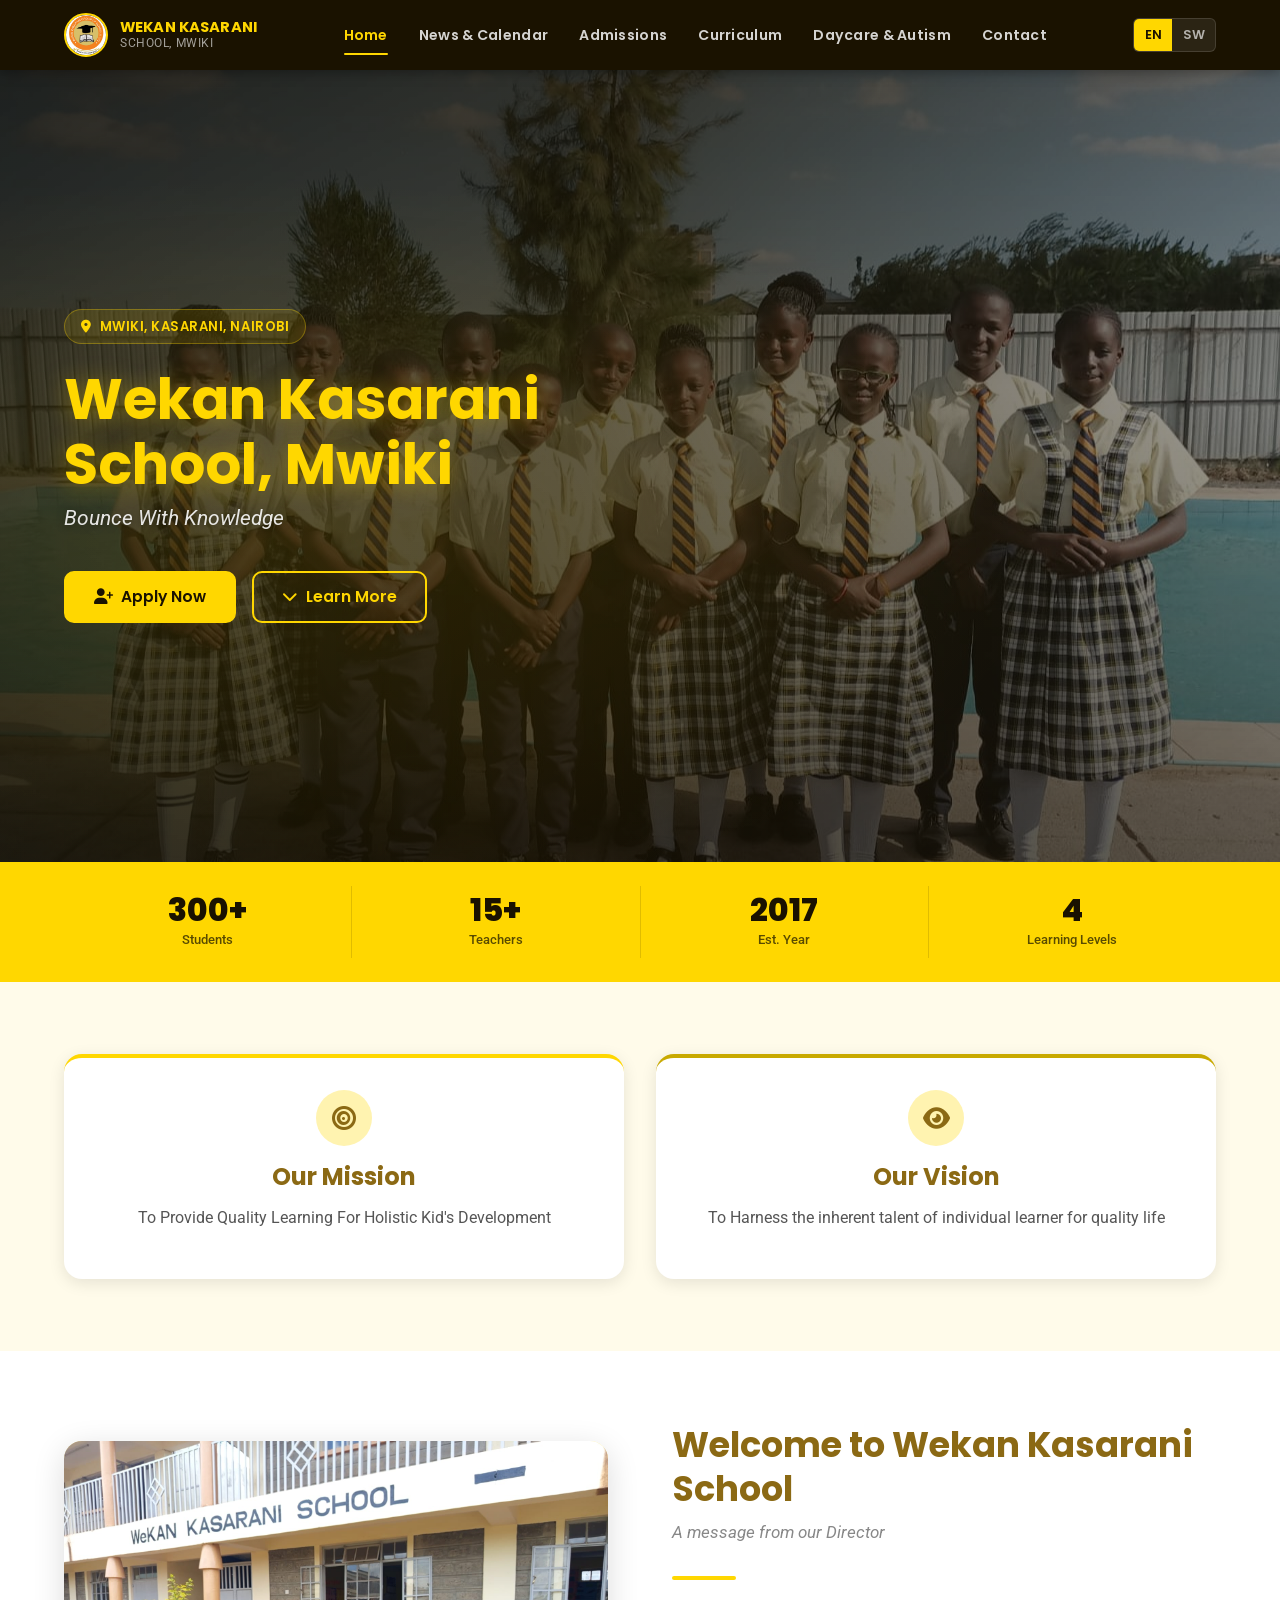
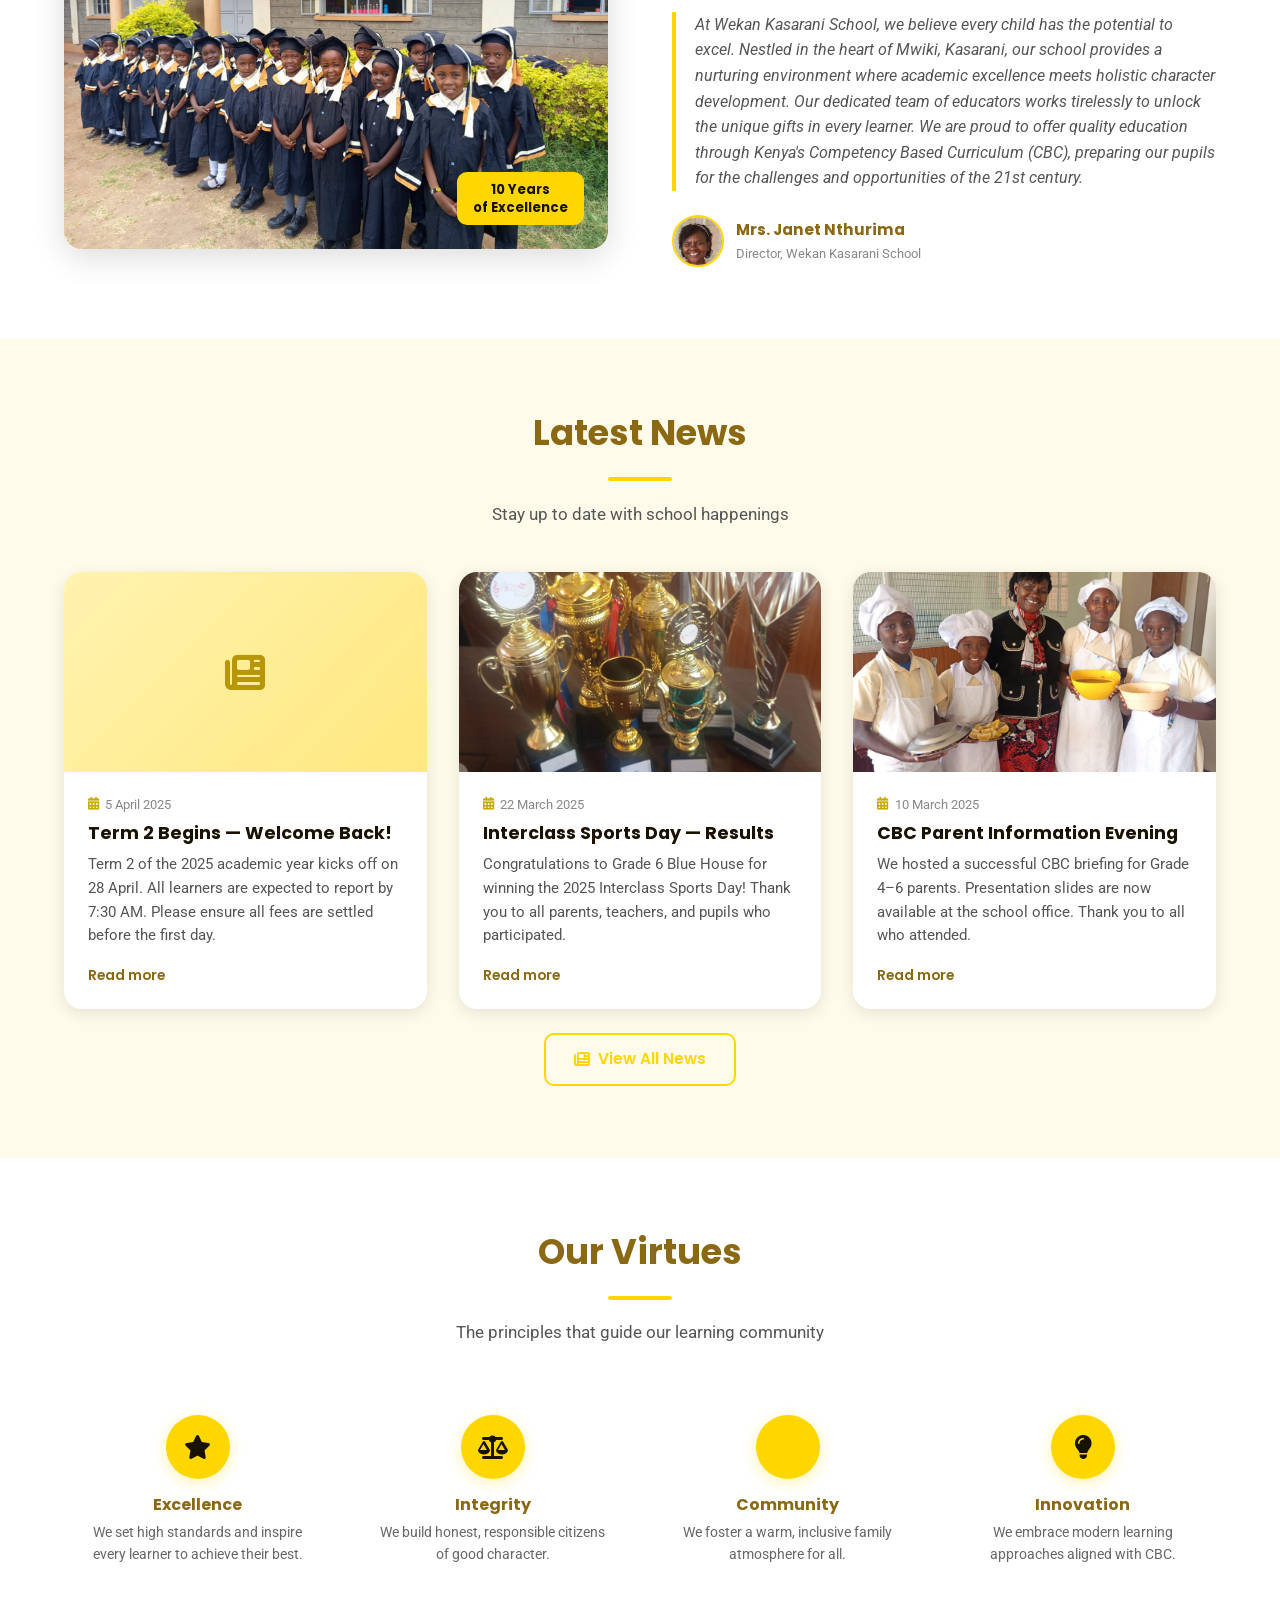
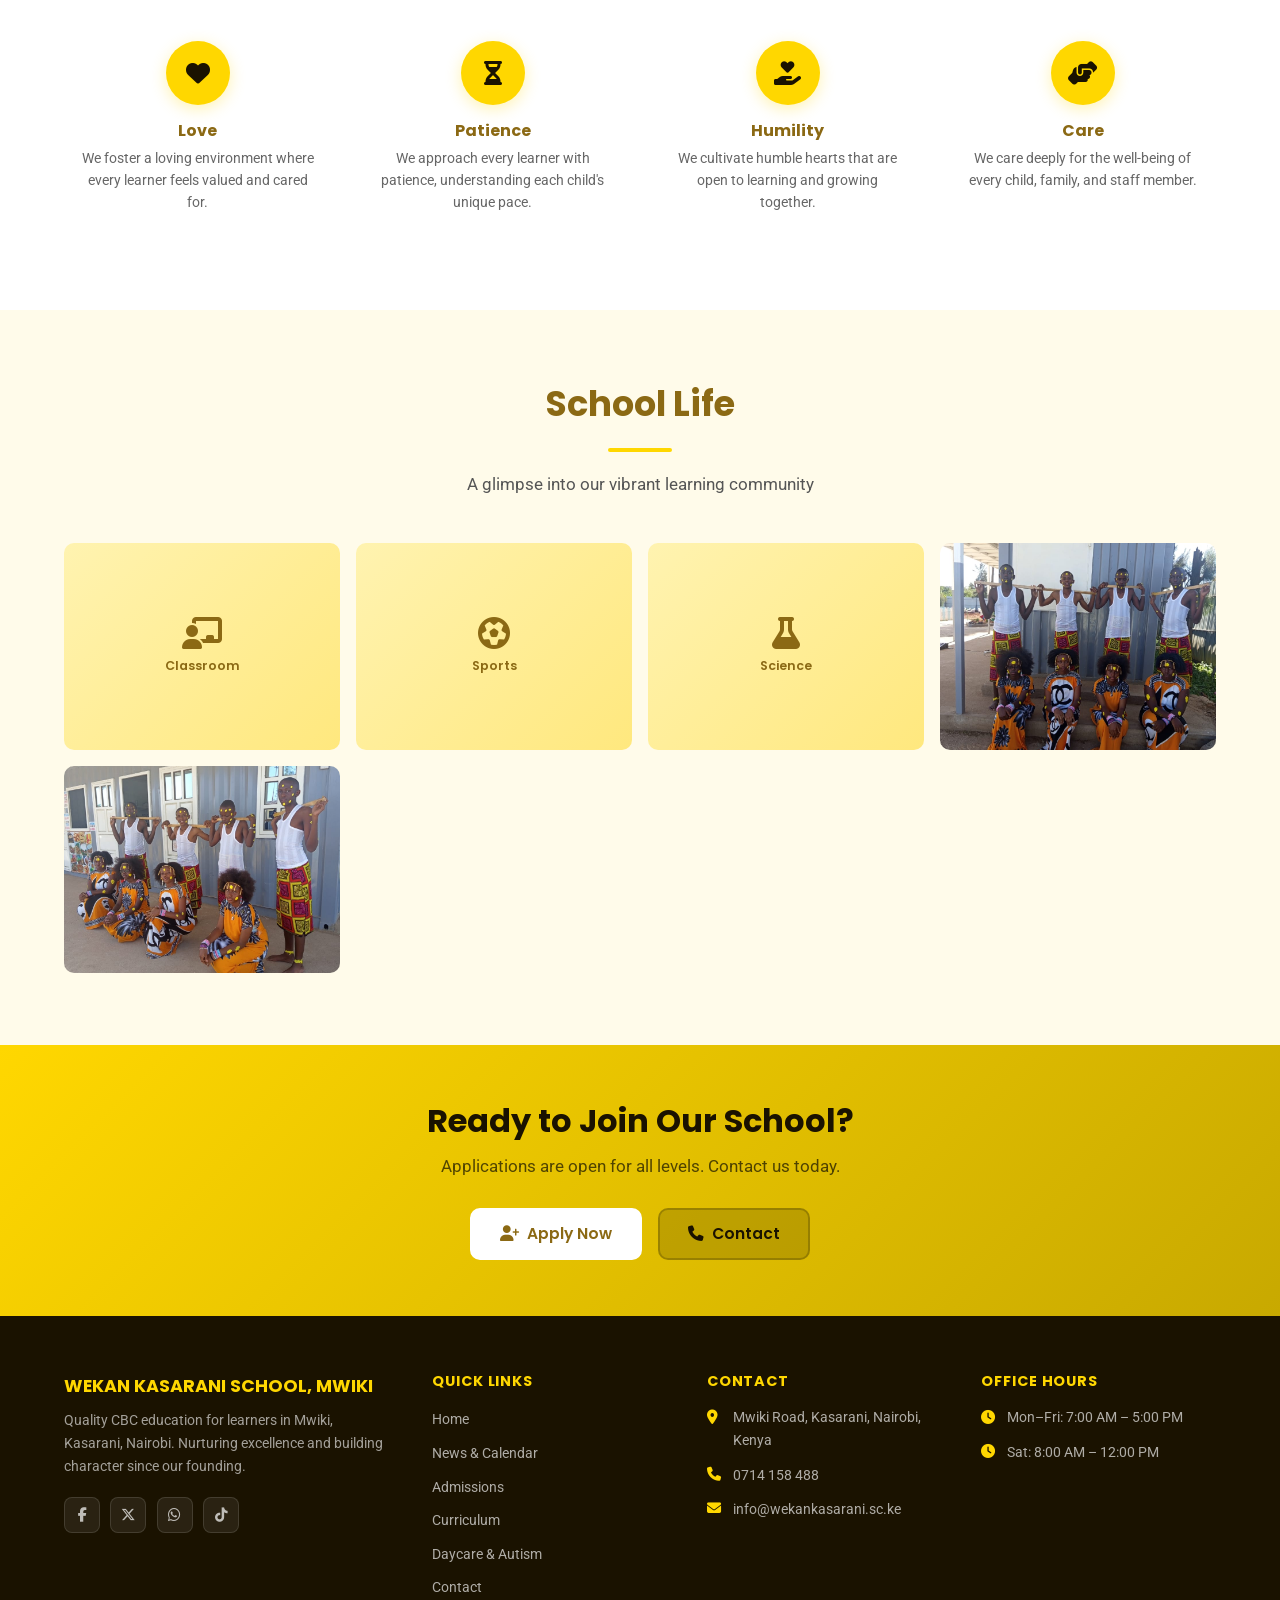
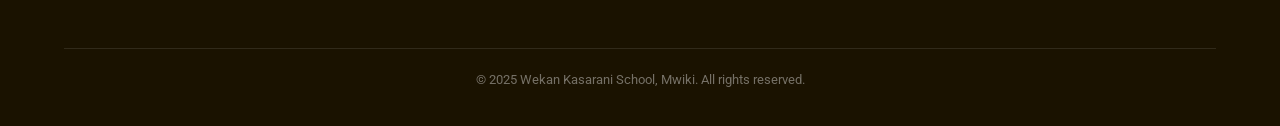
==== commit f8e405e7: "update" ====
--- a/index.html
+++ b/index.html
@@ -310,15 +310,15 @@
     <div class="stat-bar" role="region" aria-label="School statistics">
       <div class="container">
         <div class="stat-item">
-          <div class="stat-number">650+</div>
+          <div class="stat-number">300+</div>
           <div class="stat-label" data-i18n="stats.students">Students</div>
         </div>
         <div class="stat-item">
-          <div class="stat-number">30+</div>
+          <div class="stat-number">15+</div>
           <div class="stat-label" data-i18n="stats.teachers">Teachers</div>
         </div>
         <div class="stat-item">
-          <div class="stat-number">2005</div>
+          <div class="stat-number">2017</div>
           <div class="stat-label" data-i18n="stats.established">Est. Year</div>
         </div>
         <div class="stat-item">
@@ -357,7 +357,7 @@
           <div class="welcome-image-wrap">
             <img src="images/students/image1.jpeg" alt="Wekan Kasarani School Building" />
             <div class="welcome-badge">
-              <div>20+ Years</div>
+              <div>10 Years</div>
               <div>of Excellence</div>
             </div>
           </div>
@@ -541,6 +541,7 @@
             <a href="#" aria-label="Facebook"><i class="fab fa-facebook-f"></i></a>
             <a href="#" aria-label="Twitter/X"><i class="fab fa-x-twitter"></i></a>
             <a href="#" aria-label="WhatsApp"><i class="fab fa-whatsapp"></i></a>
+            <a href="#" aria-label="TikTok"><i class="fab fa-tiktok"></i></a>
           </div>
         </div>
         <div class="footer-col">
@@ -557,7 +558,7 @@
         <div class="footer-col">
           <h4 data-i18n="footer.contact">Contact</h4>
           <div class="footer-contact-item"><i class="fas fa-map-marker-alt"></i><span>Mwiki Road, Kasarani, Nairobi, Kenya</span></div>
-          <div class="footer-contact-item"><i class="fas fa-phone"></i><span>+254 700 000 000</span></div>
+          <div class="footer-contact-item"><i class="fas fa-phone"></i><span>0714 158 488</span></div>
           <div class="footer-contact-item"><i class="fas fa-envelope"></i><span>info@wekankasarani.sc.ke</span></div>
         </div>
         <div class="footer-col">
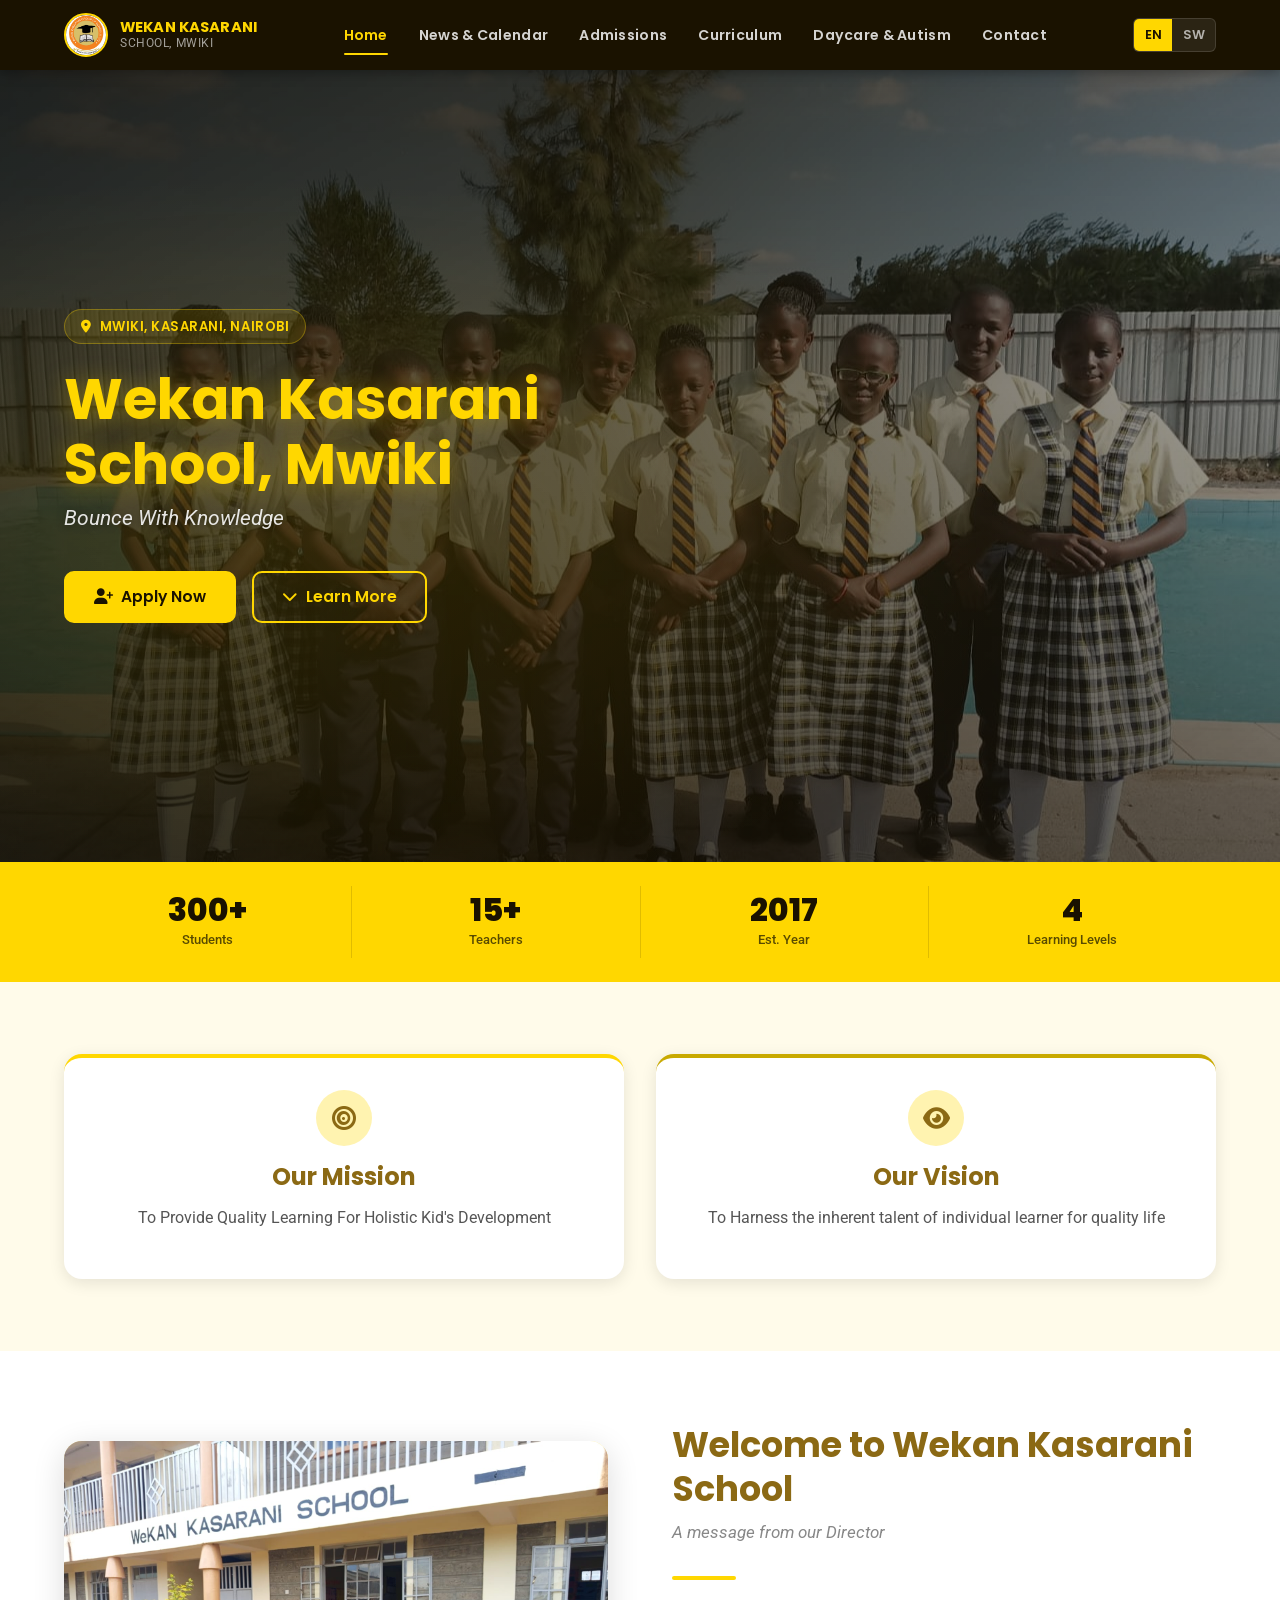
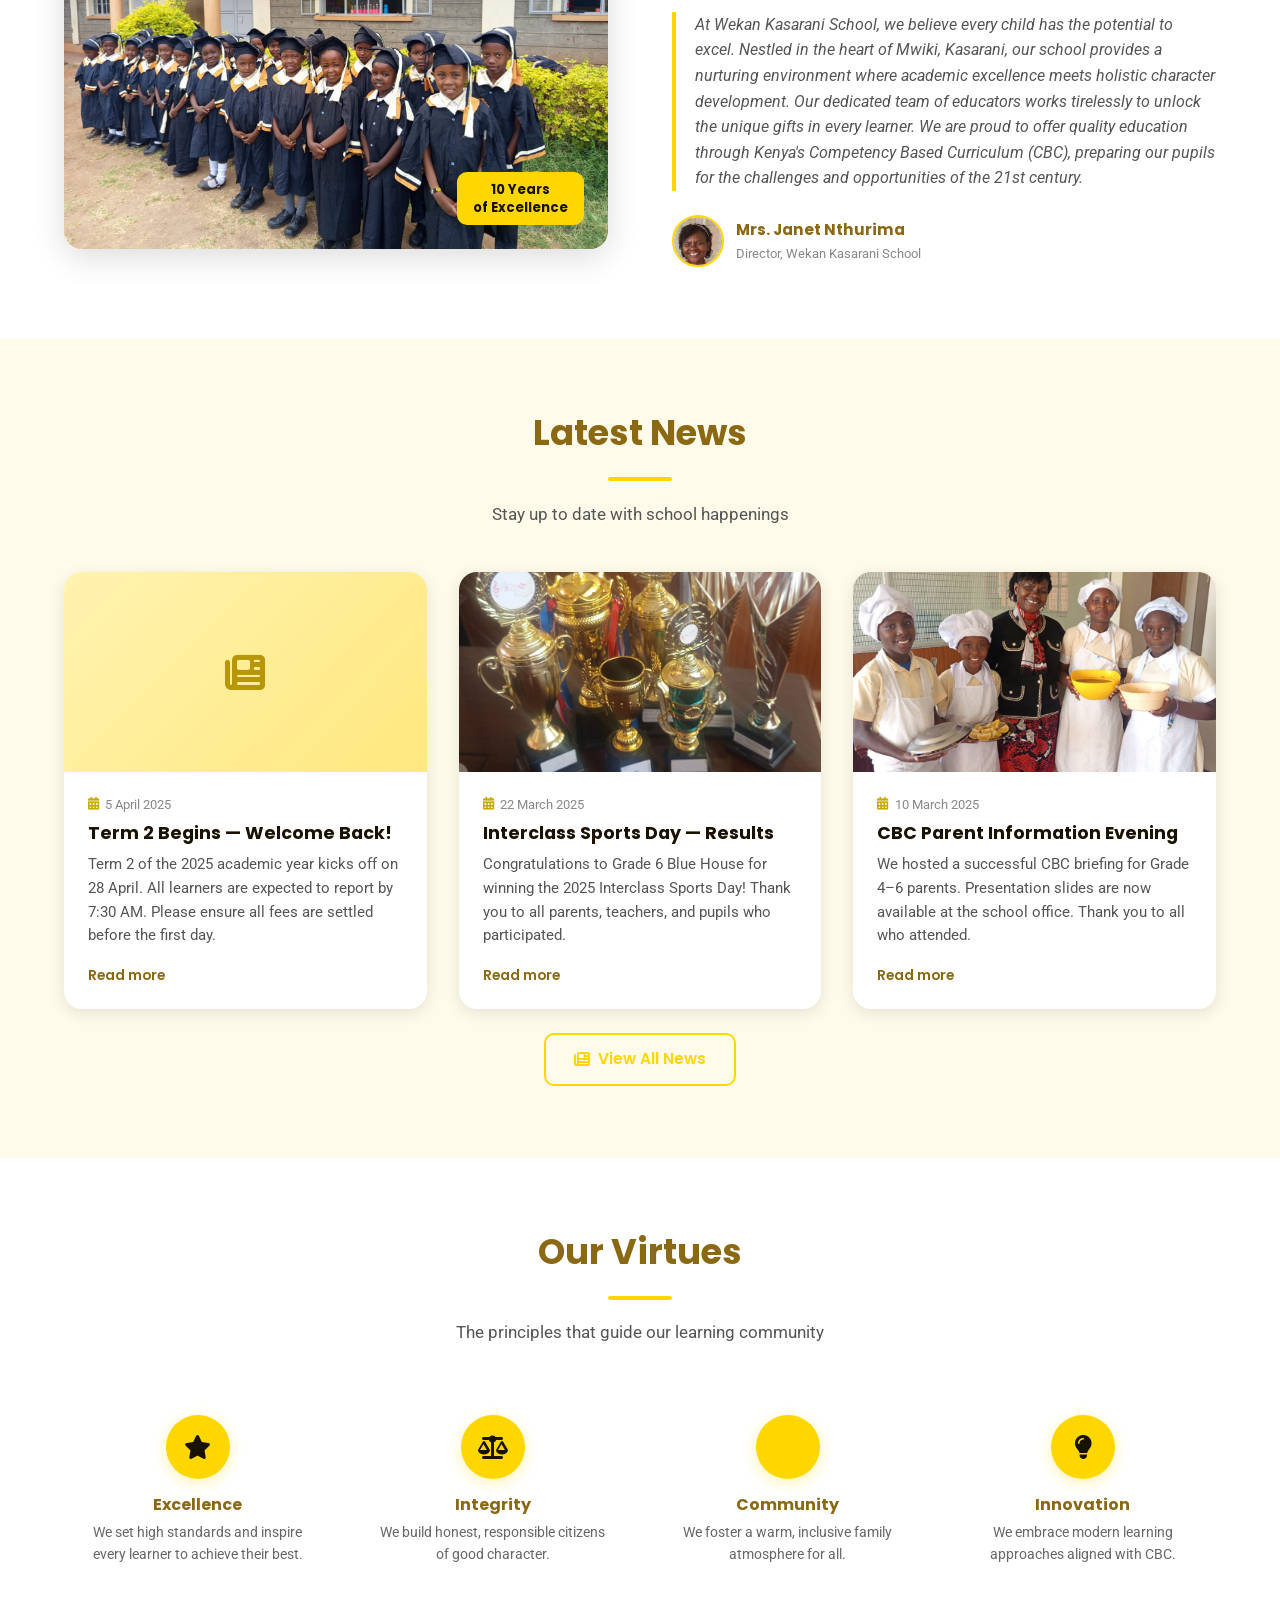
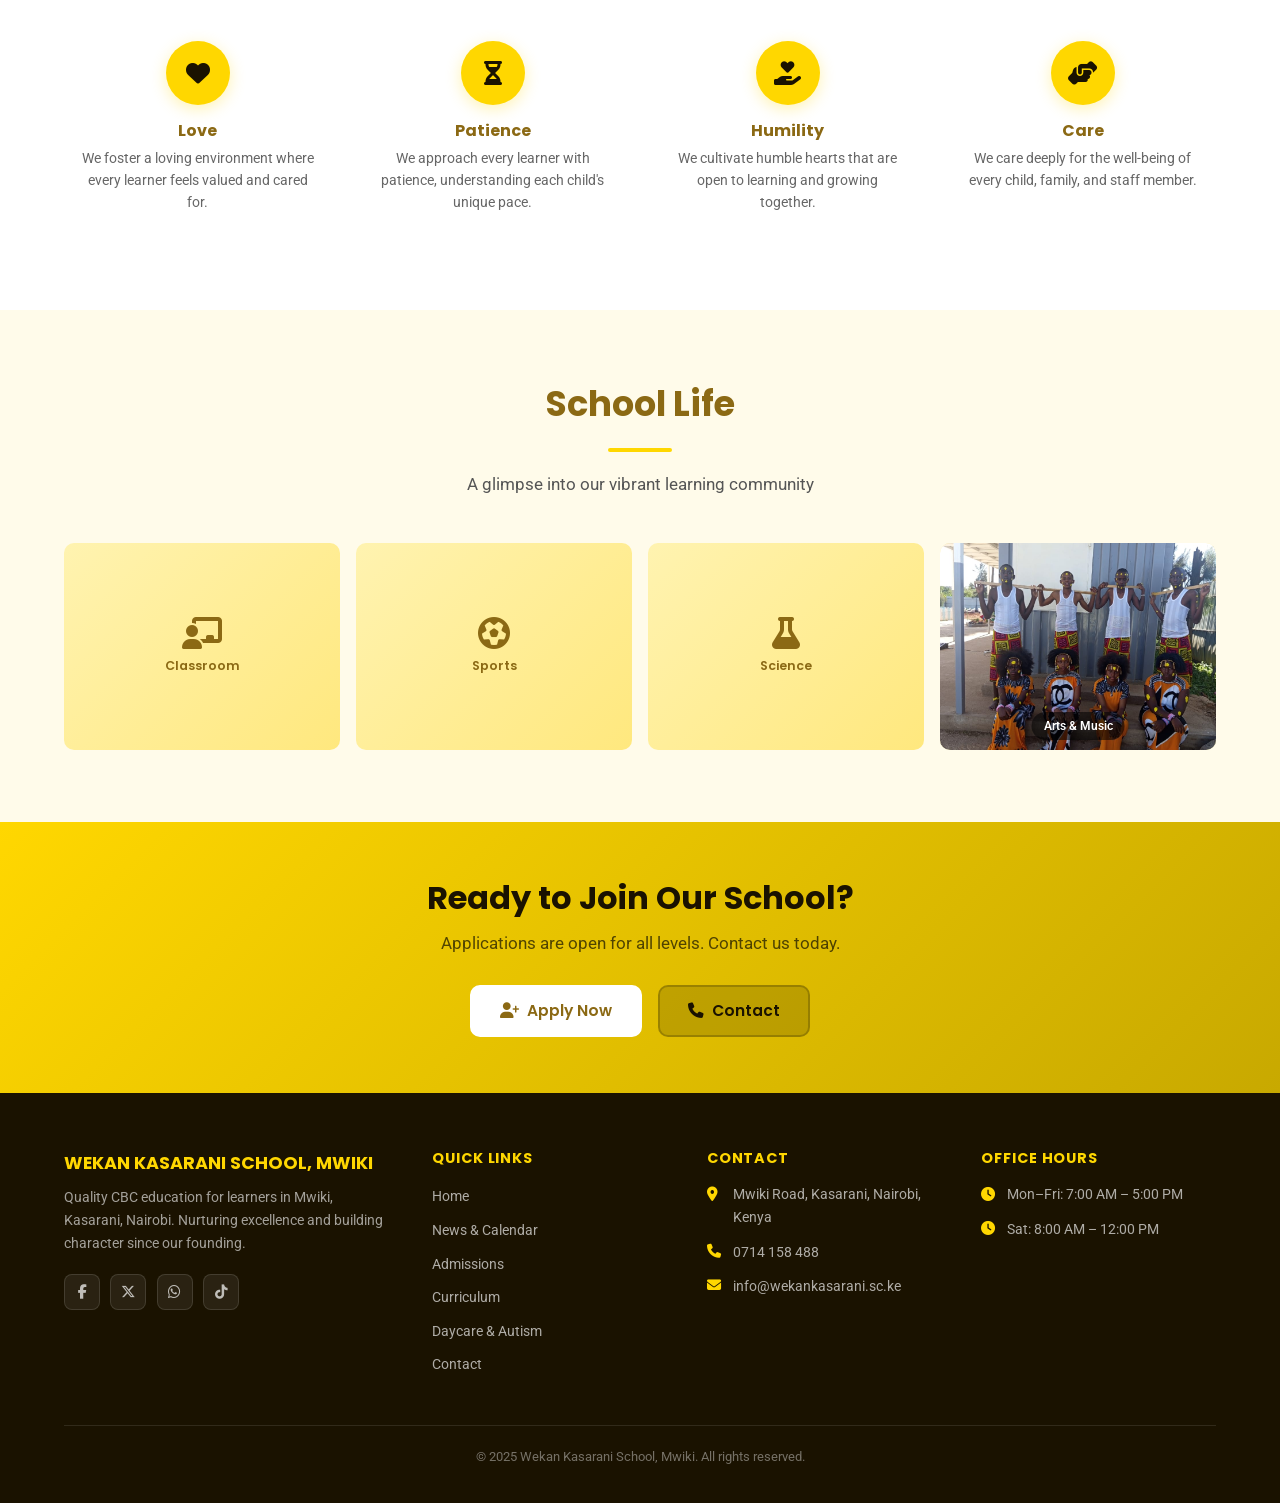
==== commit e5b75692: "update" ====
--- a/index.html
+++ b/index.html
@@ -227,6 +227,49 @@
       .welcome-grid { grid-template-columns: 1fr; gap: 2rem; }
       .hero { min-height: 70vh; }
     }
+
+    /* ---- Arts gallery marquee ---- */
+    .gallery-item--marquee {
+      position: relative;
+      overflow: hidden;
+    }
+    .gallery-marquee {
+      width: 100%;
+      height: 100%;
+      overflow: hidden;
+    }
+    .gallery-marquee-track {
+      display: flex;
+      height: 100%;
+      animation: gallery-slide 6s linear infinite;
+    }
+    .gallery-marquee-track img {
+      flex-shrink: 0;
+      width: 100%;
+      height: 100%;
+      object-fit: cover;
+    }
+    @keyframes gallery-slide {
+      0%   { transform: translateX(0); }
+      45%  { transform: translateX(0); }
+      50%  { transform: translateX(-100%); }
+      95%  { transform: translateX(-100%); }
+      100% { transform: translateX(-200%); }
+    }
+    .gallery-marquee-label {
+      position: absolute;
+      bottom: 0.6rem;
+      left: 50%;
+      transform: translateX(-50%);
+      background: rgba(0,0,0,0.55);
+      color: #fff;
+      font-size: 0.78rem;
+      font-weight: 600;
+      padding: 0.25rem 0.75rem;
+      border-radius: 99px;
+      white-space: nowrap;
+      pointer-events: none;
+    }
   </style>
 </head>
 <body>
@@ -500,11 +543,16 @@
           <div class="gallery-item">
             <div class="gallery-placeholder"><i class="fas fa-flask"></i><span>Science</span></div>
           </div>
-          <div class="gallery-item">
-            <img src="images/students/image2.jpeg" alt="Arts and Music" />
-          </div>
-          <div class="gallery-item">
-            <img src="images/students/image3.jpeg" alt="Arts and Music" />
+          <div class="gallery-item gallery-item--marquee">
+            <div class="gallery-marquee">
+              <div class="gallery-marquee-track">
+                <img src="images/students/image2.jpeg" alt="Arts and Music" />
+                <img src="images/students/image3.jpeg" alt="Arts and Music" />
+                <img src="images/students/image2.jpeg" alt="Arts and Music" />
+                <img src="images/students/image3.jpeg" alt="Arts and Music" />
+              </div>
+            </div>
+            <span class="gallery-marquee-label">Arts &amp; Music</span>
           </div>
         </div>
       </div>
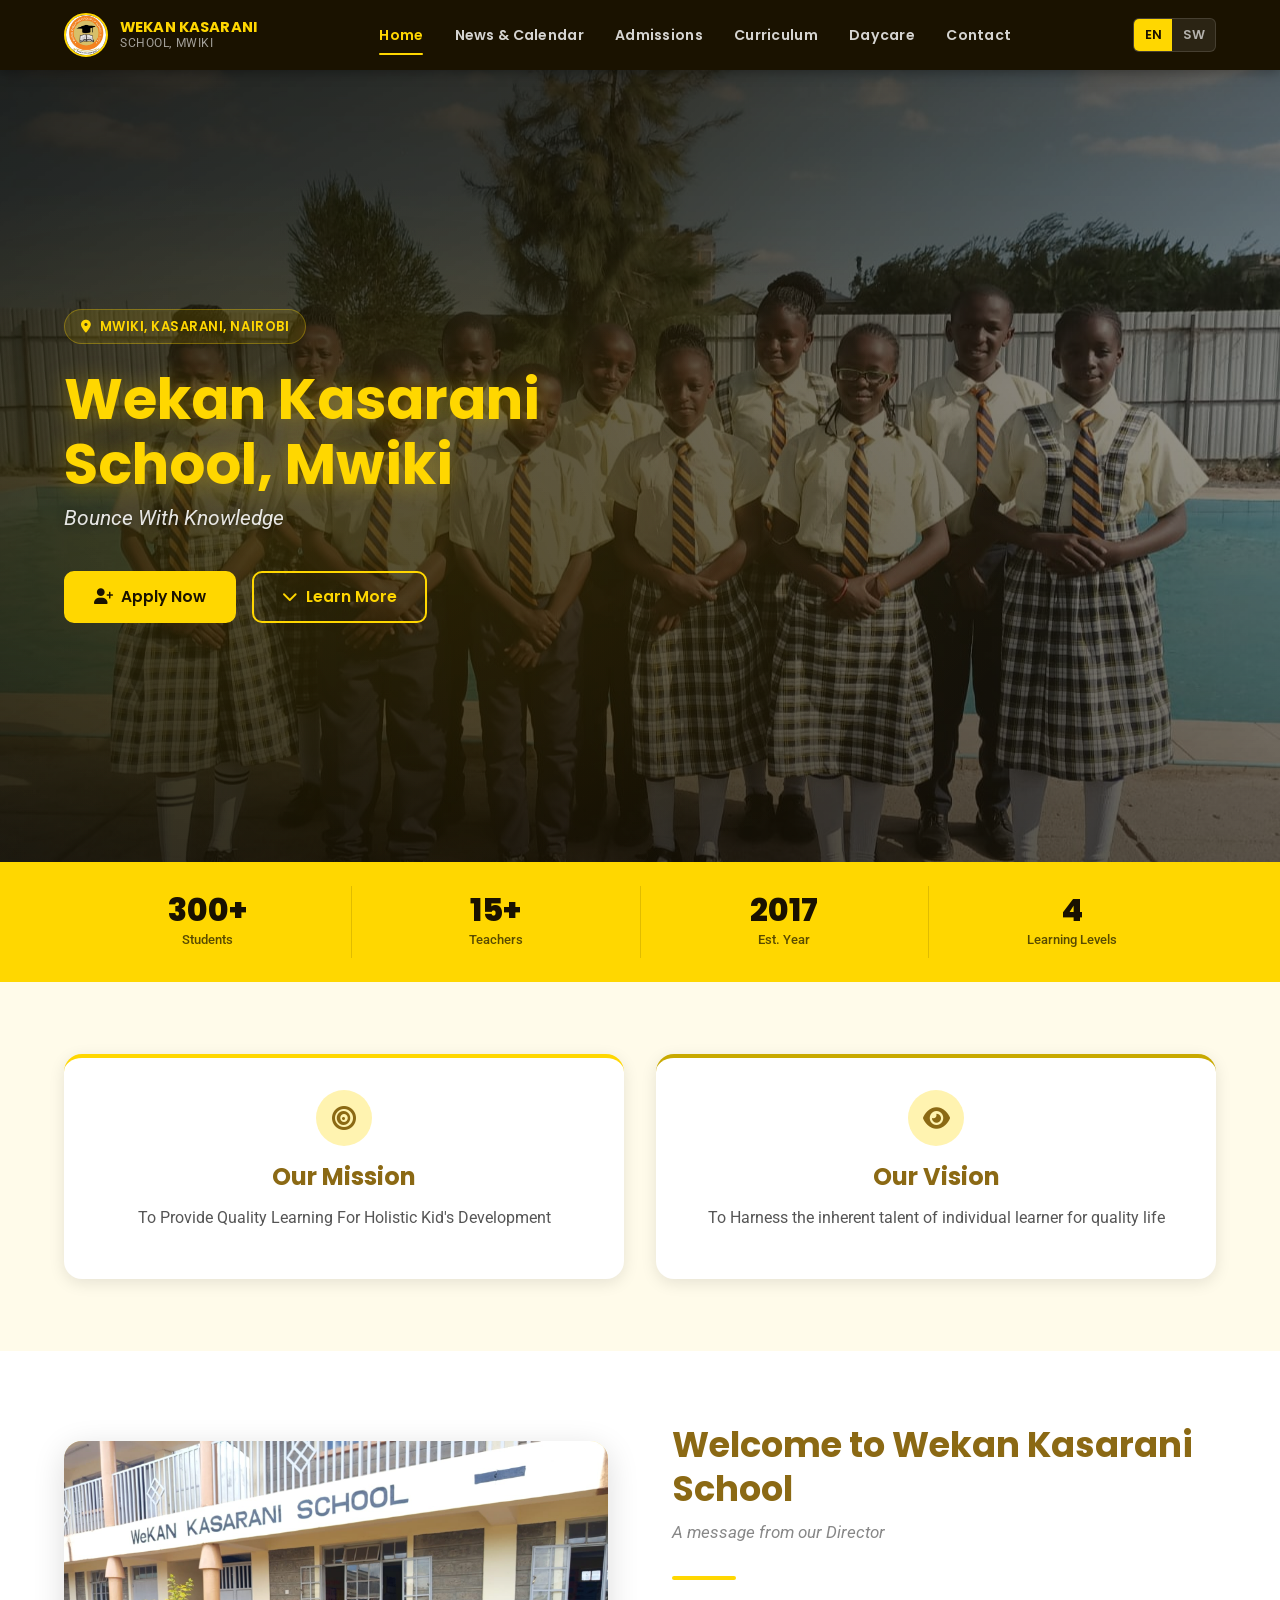
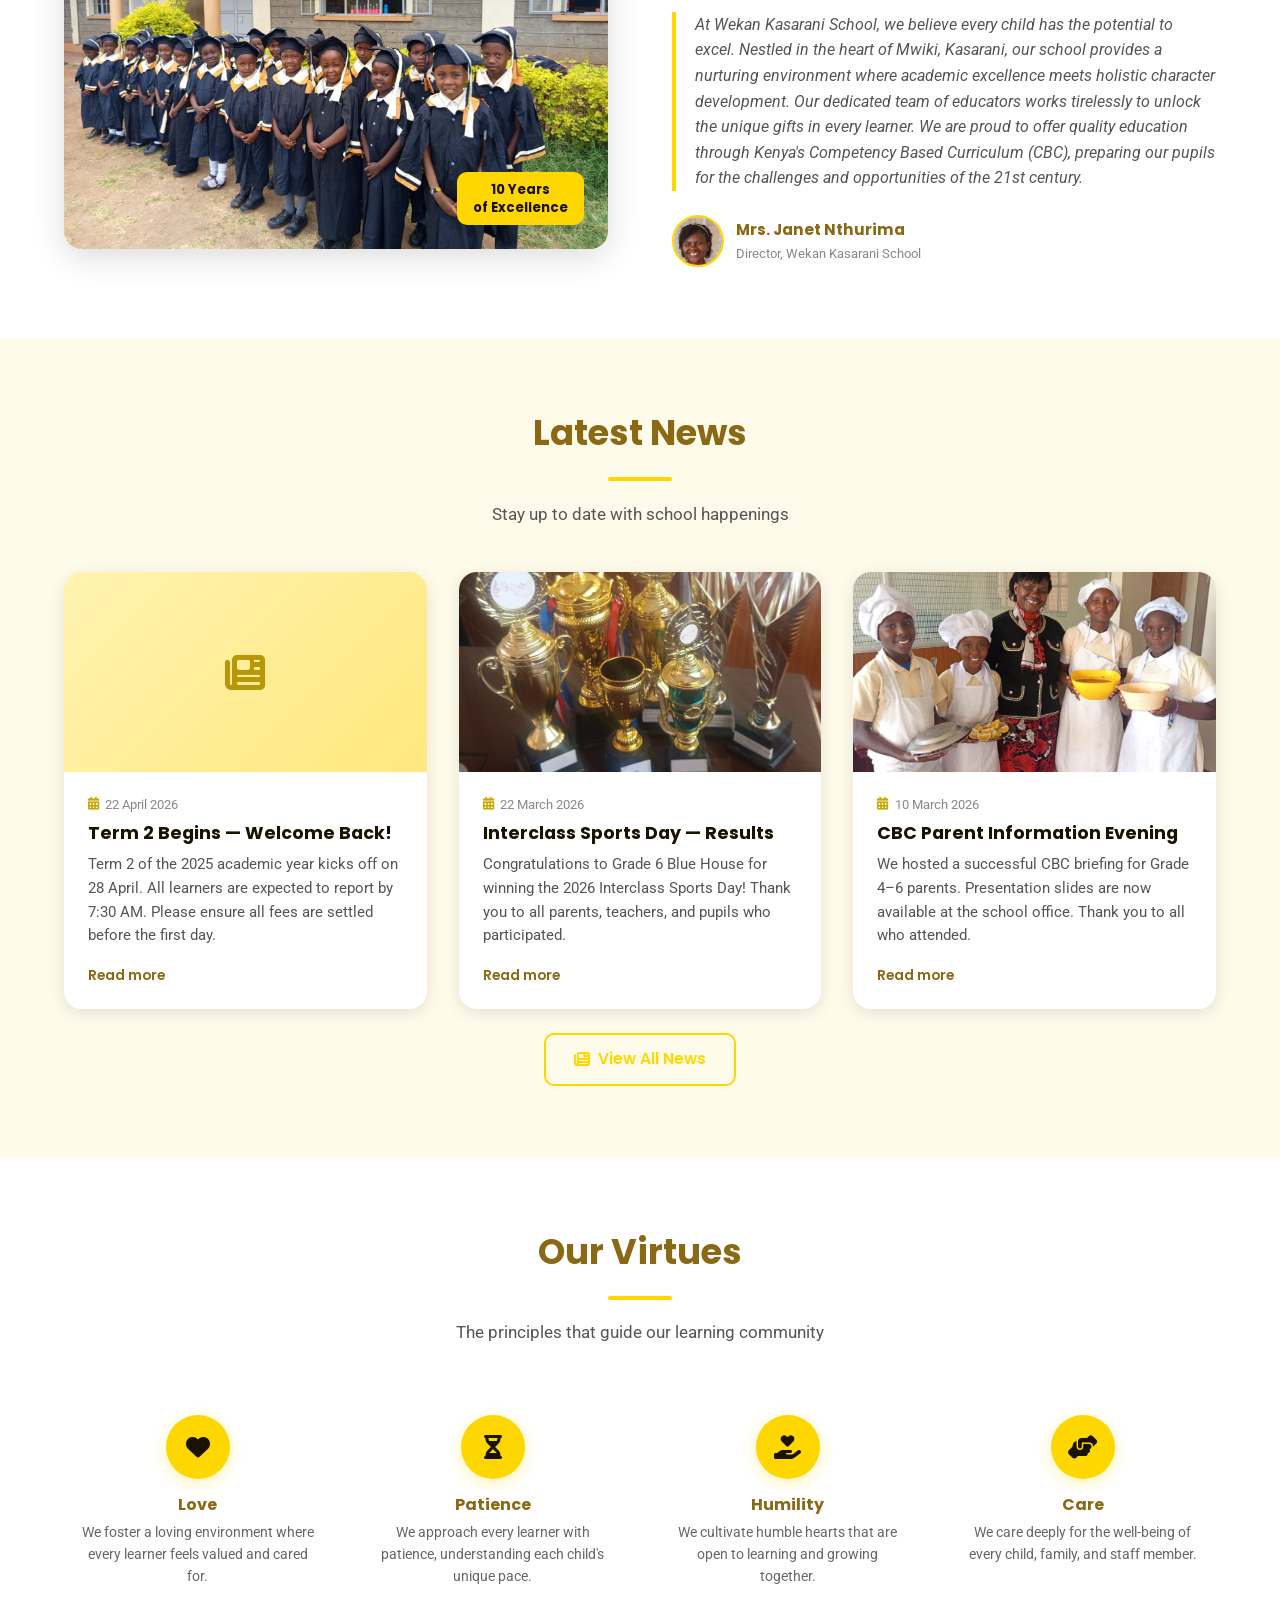
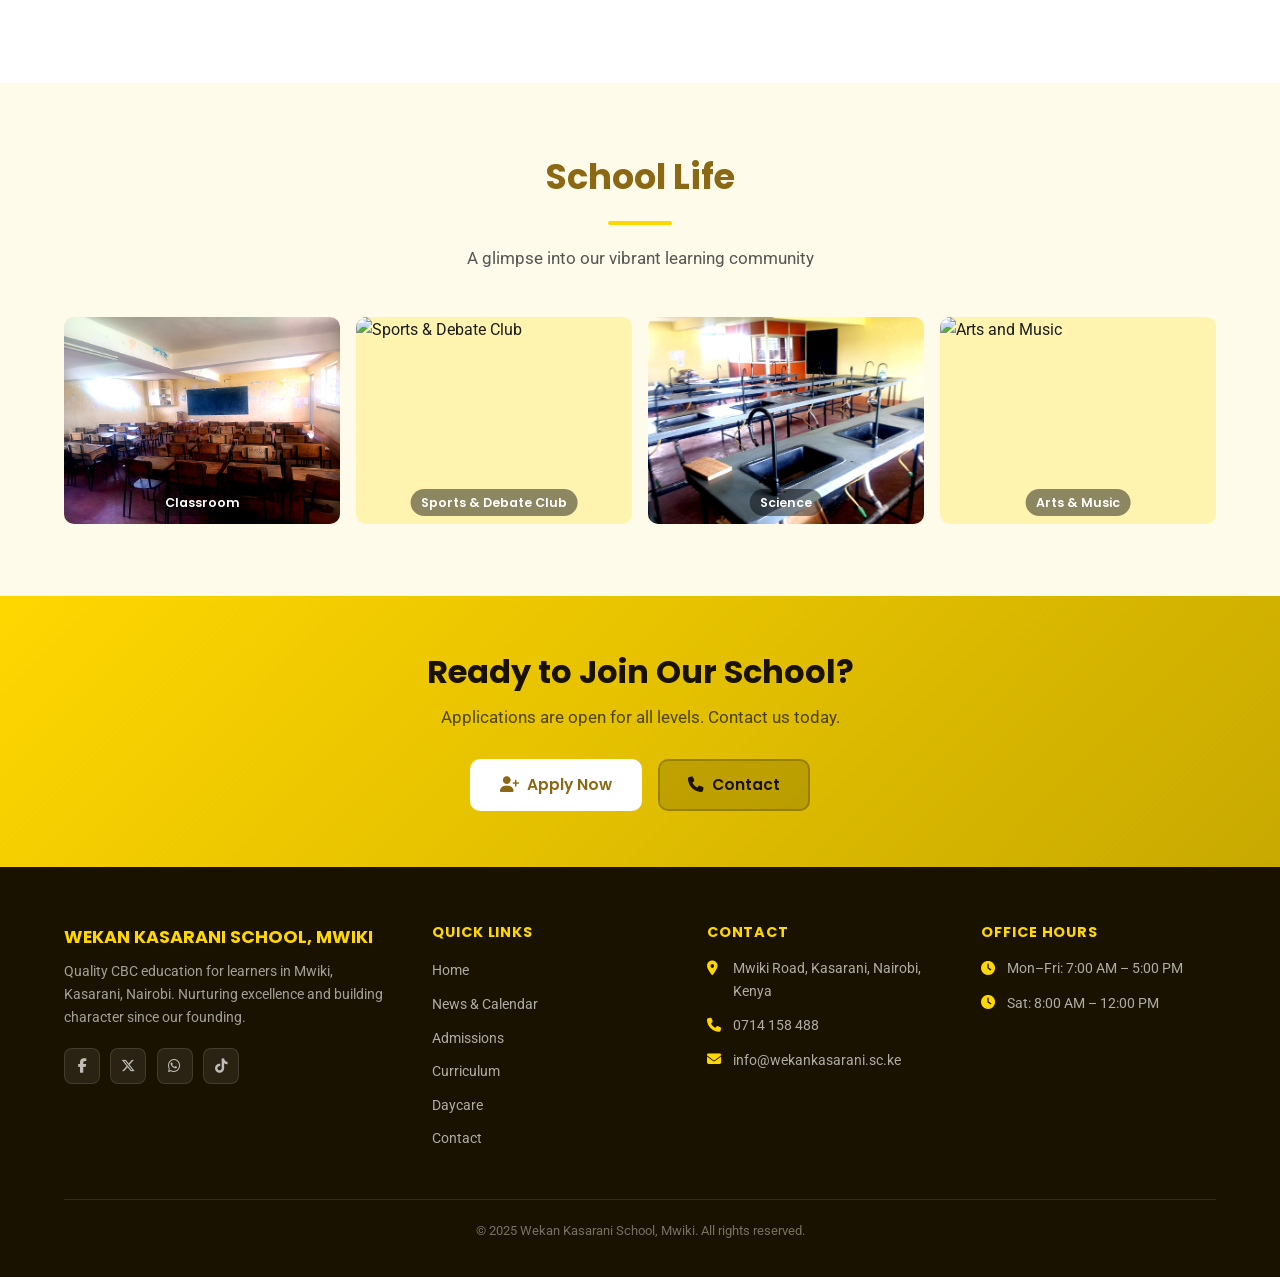
==== commit 3d47fba0: "update" ====
--- a/index.html
+++ b/index.html
@@ -290,7 +290,7 @@
         <li><a href="news.html" data-i18n="nav.news">News &amp; Calendar</a></li>
         <li><a href="admissions.html" data-i18n="nav.admissions">Admissions</a></li>
         <li><a href="curriculum.html" data-i18n="nav.curriculum">Curriculum</a></li>
-        <li><a href="daycare.html" data-i18n="nav.daycare">Daycare &amp; Autism</a></li>
+        <li><a href="daycare.html" data-i18n="nav.daycare">Daycare</a></li>
         <li><a href="contact.html" data-i18n="nav.contact">Contact</a></li>
       </ul>
 
@@ -312,7 +312,7 @@
     <a href="news.html" data-i18n="nav.news">News &amp; Calendar</a>
     <a href="admissions.html" data-i18n="nav.admissions">Admissions</a>
     <a href="curriculum.html" data-i18n="nav.curriculum">Curriculum</a>
-    <a href="daycare.html" data-i18n="nav.daycare">Daycare &amp; Autism</a>
+    <a href="daycare.html" data-i18n="nav.daycare">Daycare</a>
     <a href="contact.html" data-i18n="nav.contact">Contact</a>
     <div class="mobile-lang">
       <button data-lang-btn="en" class="active">English</button>
@@ -439,7 +439,7 @@
           <article class="card">
             <div class="card-img-placeholder"><i class="fas fa-newspaper"></i></div>
             <div class="card-body">
-              <div class="card-meta"><i class="fas fa-calendar-alt"></i> 5 April 2025</div>
+              <div class="card-meta"><i class="fas fa-calendar-alt"></i> 22 April 2026</div>
               <h3>Term 2 Begins — Welcome Back!</h3>
               <p>Term 2 of the 2025 academic year kicks off on 28 April. All learners are expected to report by 7:30 AM. Please ensure all fees are settled before the first day.</p>
               <a href="news.html" class="card-link" data-i18n="news.readmore">Read more <i class="fas fa-arrow-right"></i></a>
@@ -448,16 +448,16 @@
           <article class="card">
             <img src="images/students/image13.jpeg" alt="Interclass Sports Day" class="card-img" />
             <div class="card-body">
-              <div class="card-meta"><i class="fas fa-calendar-alt"></i> 22 March 2025</div>
+              <div class="card-meta"><i class="fas fa-calendar-alt"></i> 22 March 2026</div>
               <h3>Interclass Sports Day — Results</h3>
-              <p>Congratulations to Grade 6 Blue House for winning the 2025 Interclass Sports Day! Thank you to all parents, teachers, and pupils who participated.</p>
+              <p>Congratulations to Grade 6 Blue House for winning the 2026 Interclass Sports Day! Thank you to all parents, teachers, and pupils who participated.</p>
               <a href="news.html" class="card-link" data-i18n="news.readmore">Read more <i class="fas fa-arrow-right"></i></a>
             </div>
           </article>
           <article class="card">
             <img src="images/students/image9.jpeg" alt="CBC Parent Information Evening" class="card-img" />
             <div class="card-body">
-              <div class="card-meta"><i class="fas fa-calendar-alt"></i> 10 March 2025</div>
+              <div class="card-meta"><i class="fas fa-calendar-alt"></i> 10 March 2026</div>
               <h3>CBC Parent Information Evening</h3>
               <p>We hosted a successful CBC briefing for Grade 4–6 parents. Presentation slides are now available at the school office. Thank you to all who attended.</p>
               <a href="news.html" class="card-link" data-i18n="news.readmore">Read more <i class="fas fa-arrow-right"></i></a>
@@ -482,26 +482,6 @@
         </div>
         <div class="cards-grid-4">
           <div class="value-item">
-            <div class="value-icon"><i class="fas fa-star"></i></div>
-            <h3 data-i18n="values.excellence">Excellence</h3>
-            <p data-i18n="values.excellence.desc">We set high standards and inspire every learner to achieve their best.</p>
-          </div>
-          <div class="value-item">
-            <div class="value-icon"><i class="fas fa-balance-scale"></i></div>
-            <h3 data-i18n="values.integrity">Integrity</h3>
-            <p data-i18n="values.integrity.desc">We build honest, responsible citizens of good character.</p>
-          </div>
-          <div class="value-item">
-            <div class="value-icon"><i class="fas fa-hands-holding-heart"></i></div>
-            <h3 data-i18n="values.community">Community</h3>
-            <p data-i18n="values.community.desc">We foster a warm, inclusive family atmosphere for all.</p>
-          </div>
-          <div class="value-item">
-            <div class="value-icon"><i class="fas fa-lightbulb"></i></div>
-            <h3 data-i18n="values.innovation">Innovation</h3>
-            <p data-i18n="values.innovation.desc">We embrace modern learning approaches aligned with CBC.</p>
-          </div>
-          <div class="value-item">
             <div class="value-icon"><i class="fas fa-heart"></i></div>
             <h3 data-i18n="values.love">Love</h3>
             <p data-i18n="values.love.desc">We foster a loving environment where every learner feels valued and cared for.</p>
@@ -534,25 +514,30 @@
           <p data-i18n="gallery.subheading">A glimpse into our vibrant learning community</p>
         </div>
         <div class="gallery-strip">
-          <div class="gallery-item">
-            <div class="gallery-placeholder"><i class="fas fa-chalkboard-teacher"></i><span>Classroom</span></div>
-          </div>
-          <div class="gallery-item">
-            <div class="gallery-placeholder"><i class="fas fa-futbol"></i><span>Sports</span></div>
-          </div>
-          <div class="gallery-item">
-            <div class="gallery-placeholder"><i class="fas fa-flask"></i><span>Science</span></div>
-          </div>
-          <div class="gallery-item gallery-item--marquee">
-            <div class="gallery-marquee">
-              <div class="gallery-marquee-track">
-                <img src="images/students/image2.jpeg" alt="Arts and Music" />
-                <img src="images/students/image3.jpeg" alt="Arts and Music" />
-                <img src="images/students/image2.jpeg" alt="Arts and Music" />
-                <img src="images/students/image3.jpeg" alt="Arts and Music" />
-              </div>
-            </div>
-            <span class="gallery-marquee-label">Arts &amp; Music</span>
+          <div class="gallery-item gallery-item--slideshow" id="classroom-slideshow">
+            <img src="images/lab&amp;class5.jpeg" alt="Classroom" class="slideshow-img active" />
+            <img src="images/lab&amp;class7.jpeg" alt="Classroom" class="slideshow-img" />
+            <img src="images/lab&amp;class6.jpeg" alt="Classroom" class="slideshow-img" />
+            <img src="images/lab&amp;class8.jpeg" alt="Classroom" class="slideshow-img" />
+            <span class="gallery-slide-label">Classroom</span>
+          </div>
+          <div class="gallery-item gallery-item--slideshow" id="sports-slideshow">
+            <img src="images/agri.JPG" alt="Sports &amp; Debate Club" class="slideshow-img active" />
+            <img src="images/agri2.JPG" alt="Sports &amp; Debate Club" class="slideshow-img" />
+            <img src="images/debate.jpeg" alt="Sports &amp; Debate Club" class="slideshow-img" />
+            <img src="images/Swimming.JPG" alt="Sports &amp; Debate Club" class="slideshow-img" />
+            <span class="gallery-slide-label">Sports &amp; Debate Club</span>
+          </div>
+          <div class="gallery-item gallery-item--slideshow" id="science-slideshow">
+            <img src="images/lab&amp;class1.jpeg" alt="Science" class="slideshow-img active" />
+            <img src="images/lab&amp;class2.jpeg" alt="Science" class="slideshow-img" />
+            <span class="gallery-slide-label">Science</span>
+          </div>
+          <div class="gallery-item gallery-item--slideshow" id="arts-slideshow">
+            <img src="images/students/arts2.JPG" alt="Arts and Music" class="slideshow-img active" />
+            <img src="images/students/arts.JPG" alt="Arts and Music" class="slideshow-img" />
+            <img src="images/students/Arts3.JPG" alt="Arts and Music" class="slideshow-img" />
+            <span class="gallery-slide-label">Arts &amp; Music</span>
           </div>
         </div>
       </div>
@@ -599,7 +584,7 @@
             <li><a href="news.html" data-i18n="nav.news">News &amp; Calendar</a></li>
             <li><a href="admissions.html" data-i18n="nav.admissions">Admissions</a></li>
             <li><a href="curriculum.html" data-i18n="nav.curriculum">Curriculum</a></li>
-            <li><a href="daycare.html" data-i18n="nav.daycare">Daycare &amp; Autism</a></li>
+            <li><a href="daycare.html" data-i18n="nav.daycare">Daycare</a></li>
             <li><a href="contact.html" data-i18n="nav.contact">Contact</a></li>
           </ul>
         </div>
@@ -617,7 +602,7 @@
       </div>
     </div>
     <div class="footer-bottom">
-      <p data-i18n="footer.copyright">© 2025 Wekan Kasarani School, Mwiki. All rights reserved.</p>
+      <p data-i18n="footer.copyright">© 2026 Wekan Kasarani School, Mwiki. All rights reserved.</p>
     </div>
   </footer>
 
--- a/css/components.css
+++ b/css/components.css
@@ -857,6 +857,41 @@
   font-weight: 600;
 }
 
+/* ===================== CLASSROOM SLIDESHOW ===================== */
+.gallery-item--slideshow {
+  position: relative;
+}
+
+.gallery-item--slideshow .slideshow-img {
+  position: absolute;
+  inset: 0;
+  width: 100%;
+  height: 100%;
+  object-fit: cover;
+  opacity: 0;
+  transition: opacity 0.7s ease;
+}
+
+.gallery-item--slideshow .slideshow-img.active {
+  opacity: 1;
+}
+
+.gallery-slide-label {
+  position: absolute;
+  bottom: 0.5rem;
+  left: 50%;
+  transform: translateX(-50%);
+  background: rgba(0,0,0,0.45);
+  color: #fff;
+  font-size: 0.78rem;
+  font-family: 'Poppins', sans-serif;
+  font-weight: 600;
+  padding: 0.2rem 0.65rem;
+  border-radius: 20px;
+  pointer-events: none;
+  white-space: nowrap;
+}
+
 /* ===================== LEVEL TABS ===================== */
 .level-tabs {
   display: flex;
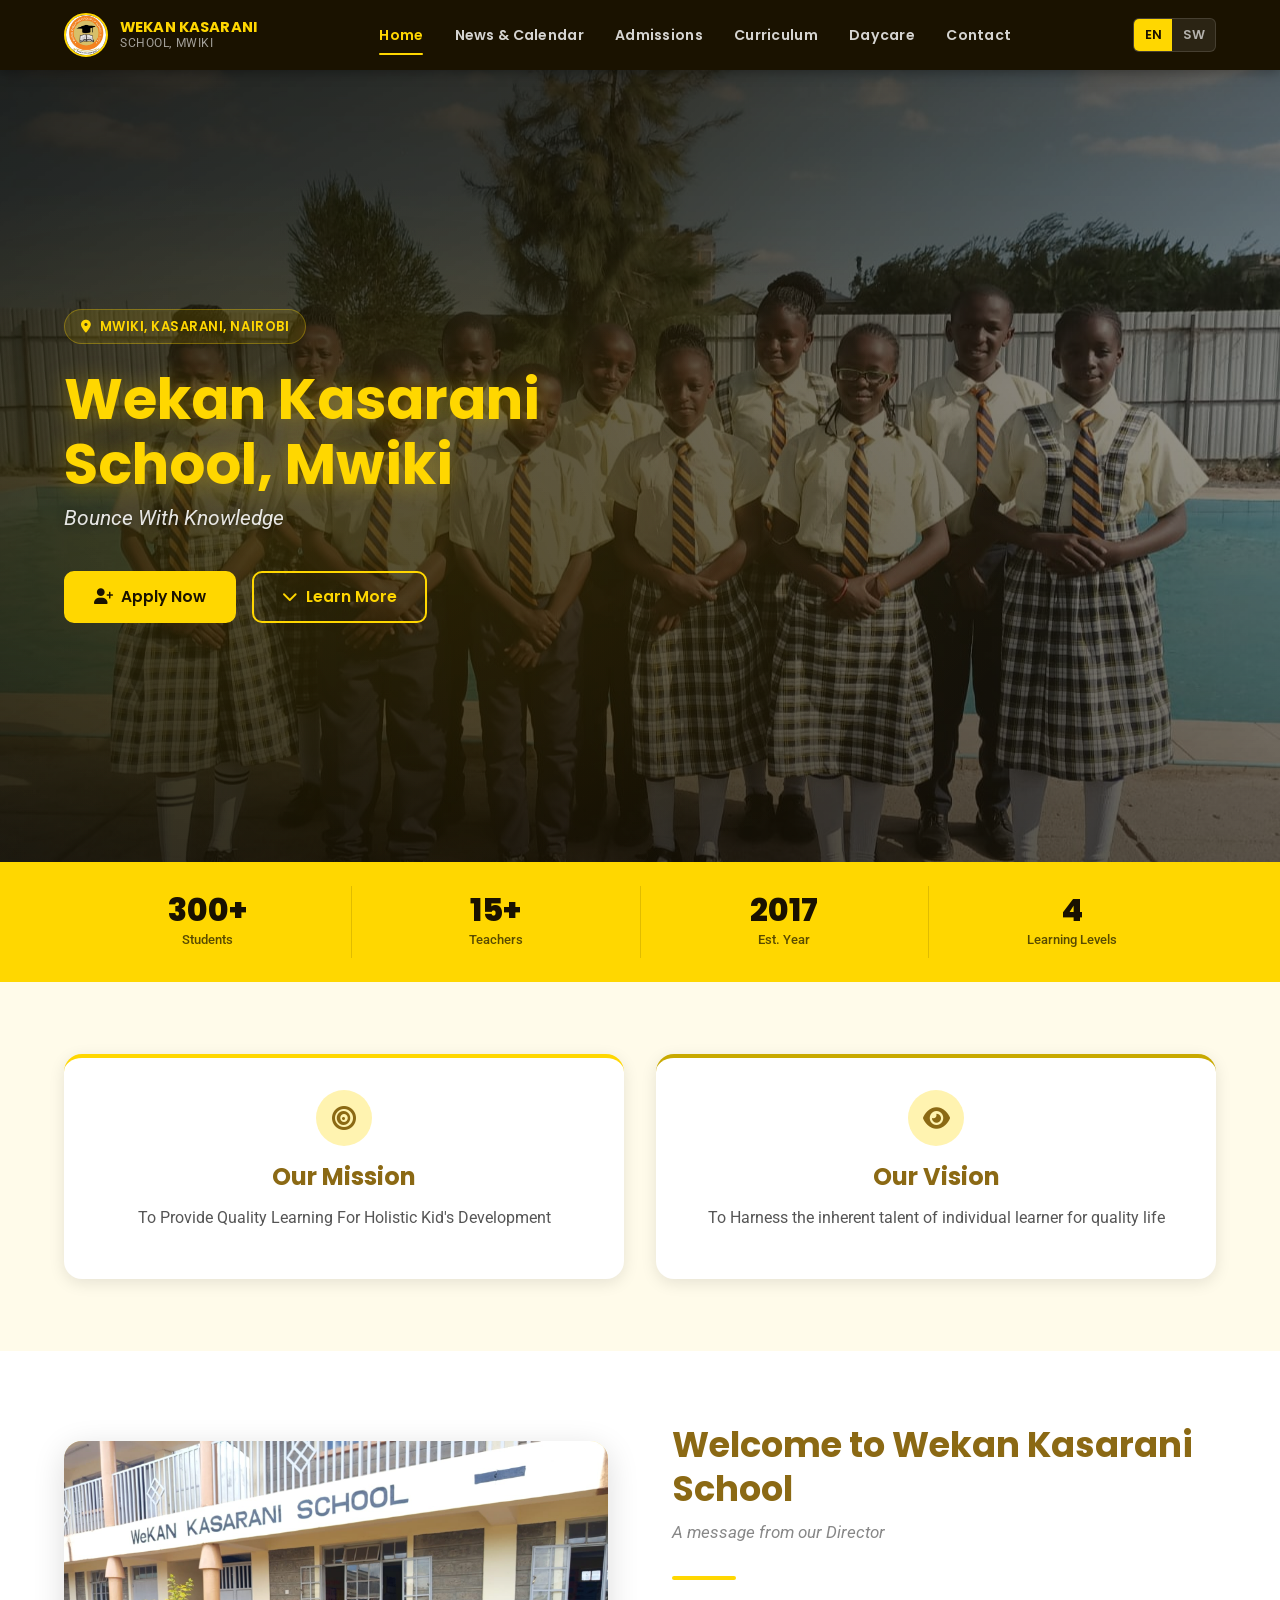
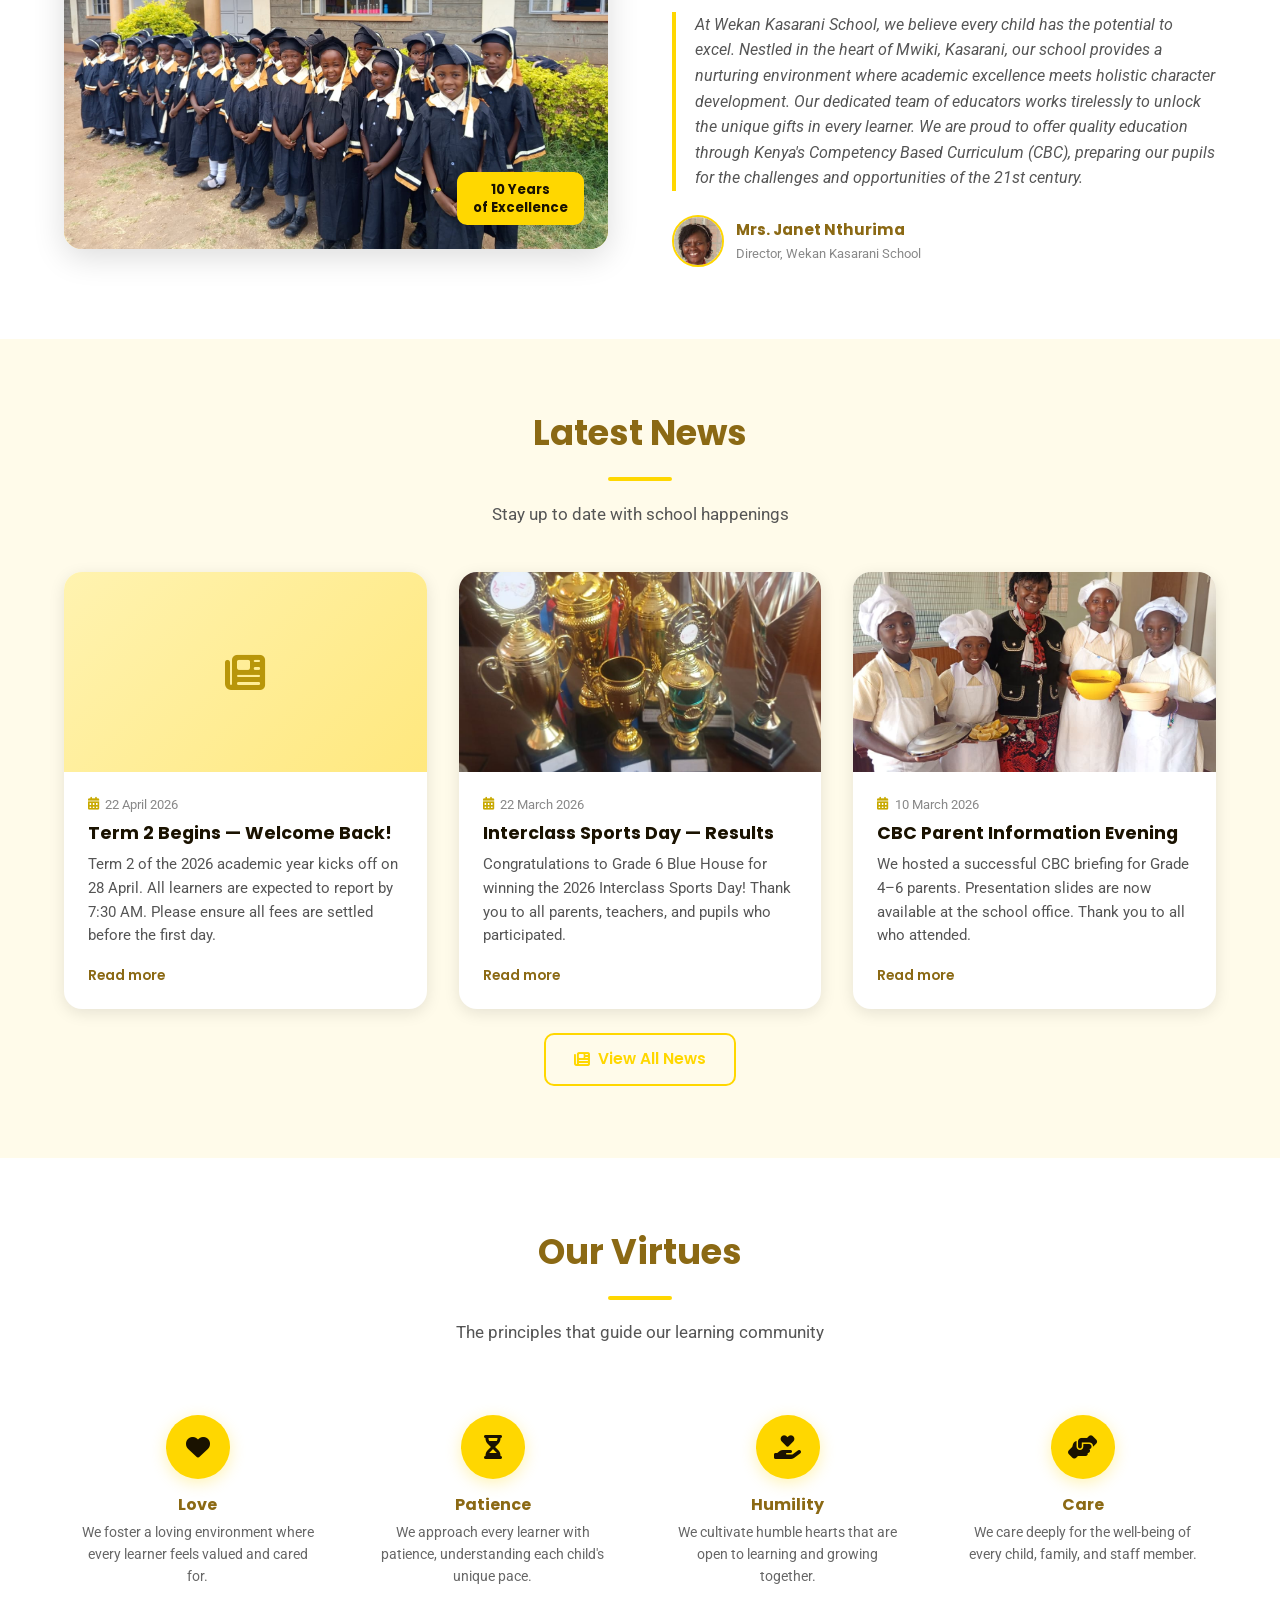
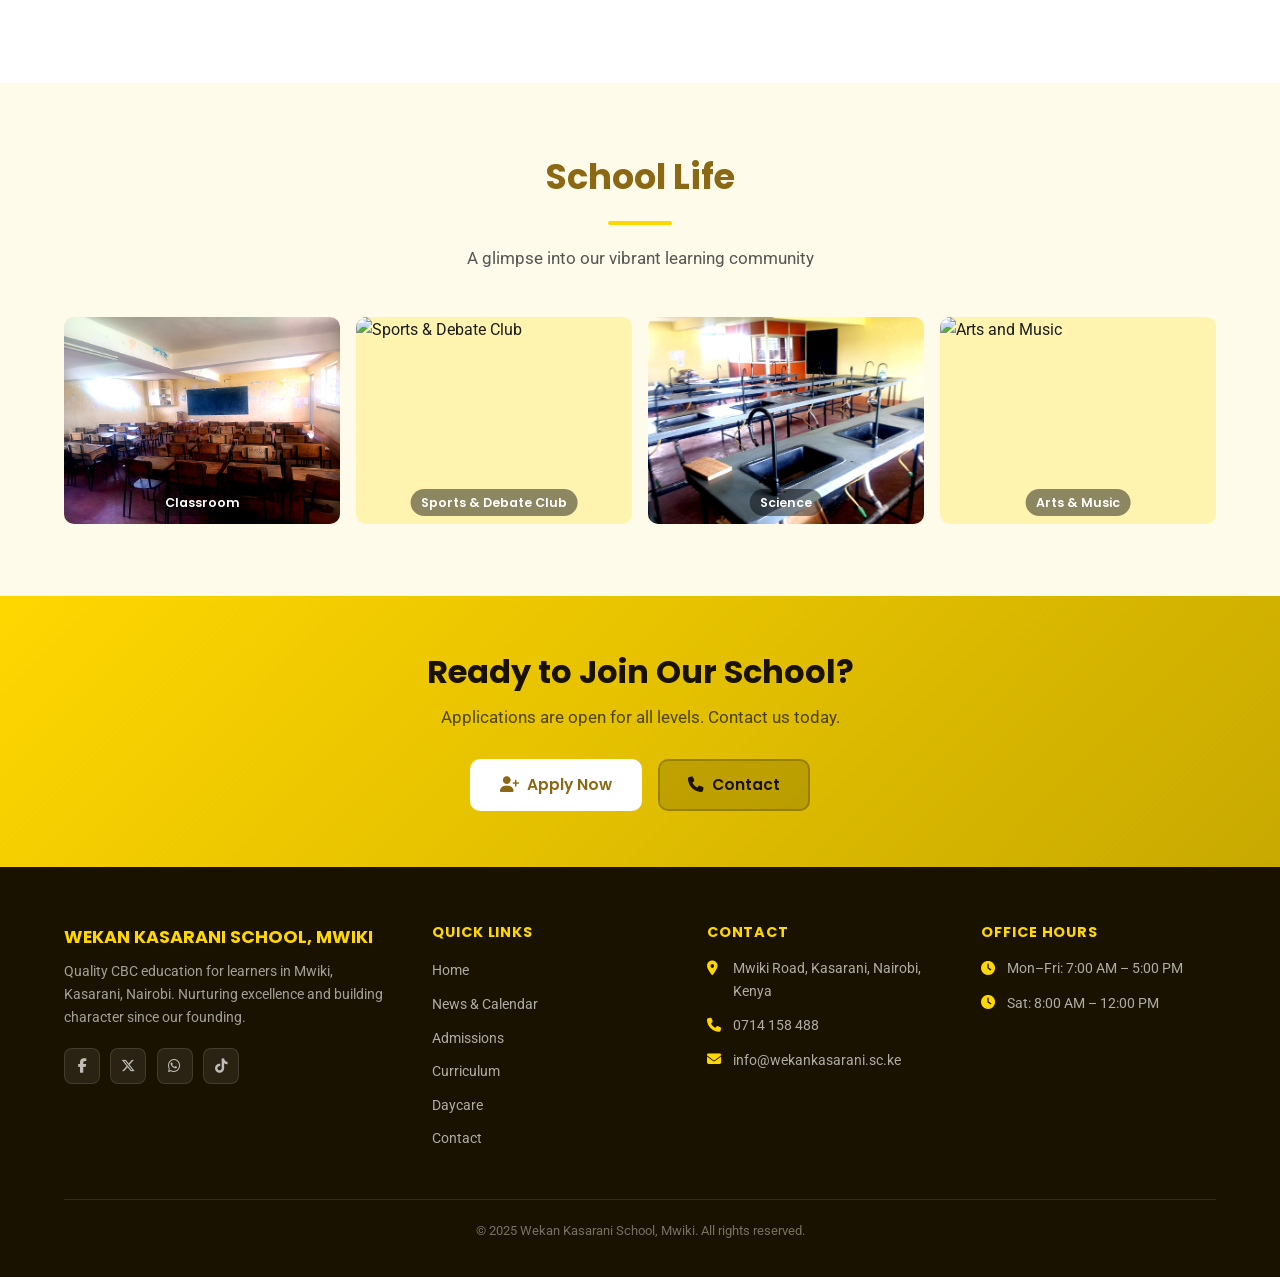
==== commit 80511f49: "update" ====
--- a/index.html
+++ b/index.html
@@ -380,7 +380,7 @@
               <i class="fas fa-bullseye"></i>
             </div>
             <h3 data-i18n="mission.heading" style="margin-bottom:0.75rem;color:var(--primary-deeper);">Our Mission</h3>
-            <p data-i18n="mission.body" style="color:#555;line-height:1.7;">To Provide Quality Learning For Holistic Kid's Development</p>
+            <p data-i18n="mission.body" style="color:#555;line-height:1.7;">To Provide Quality Learning For Holistic Development</p>
           </div>
           <div style="background:#fff; border-radius:var(--radius-lg); padding:2rem; box-shadow:var(--shadow); border-top:4px solid var(--primary-dark); text-align:center;">
             <div style="width:56px;height:56px;background:var(--accent);border-radius:50%;display:flex;align-items:center;justify-content:center;margin:0 auto 1rem;color:var(--primary-deeper);font-size:1.5rem;">
@@ -441,7 +441,7 @@
             <div class="card-body">
               <div class="card-meta"><i class="fas fa-calendar-alt"></i> 22 April 2026</div>
               <h3>Term 2 Begins — Welcome Back!</h3>
-              <p>Term 2 of the 2025 academic year kicks off on 28 April. All learners are expected to report by 7:30 AM. Please ensure all fees are settled before the first day.</p>
+              <p>Term 2 of the 2026 academic year kicks off on 28 April. All learners are expected to report by 7:30 AM. Please ensure all fees are settled before the first day.</p>
               <a href="news.html" class="card-link" data-i18n="news.readmore">Read more <i class="fas fa-arrow-right"></i></a>
             </div>
           </article>
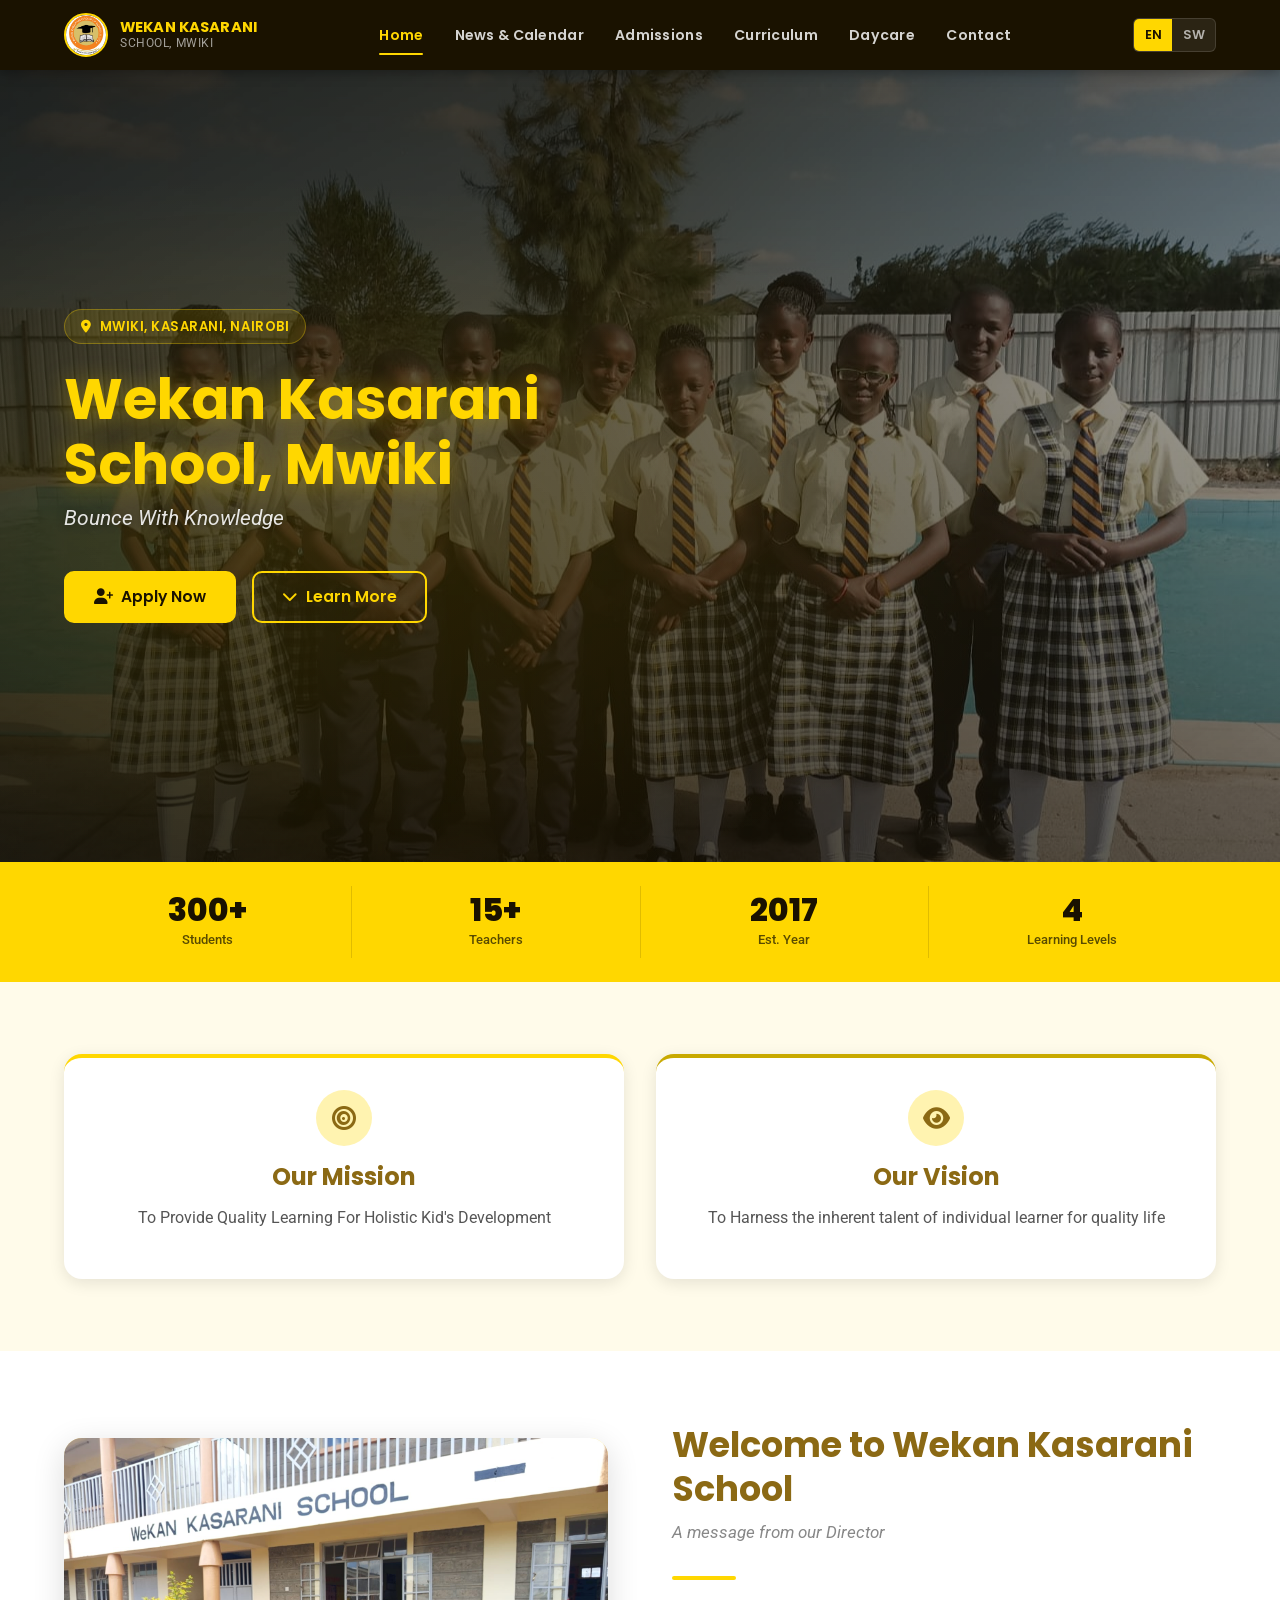
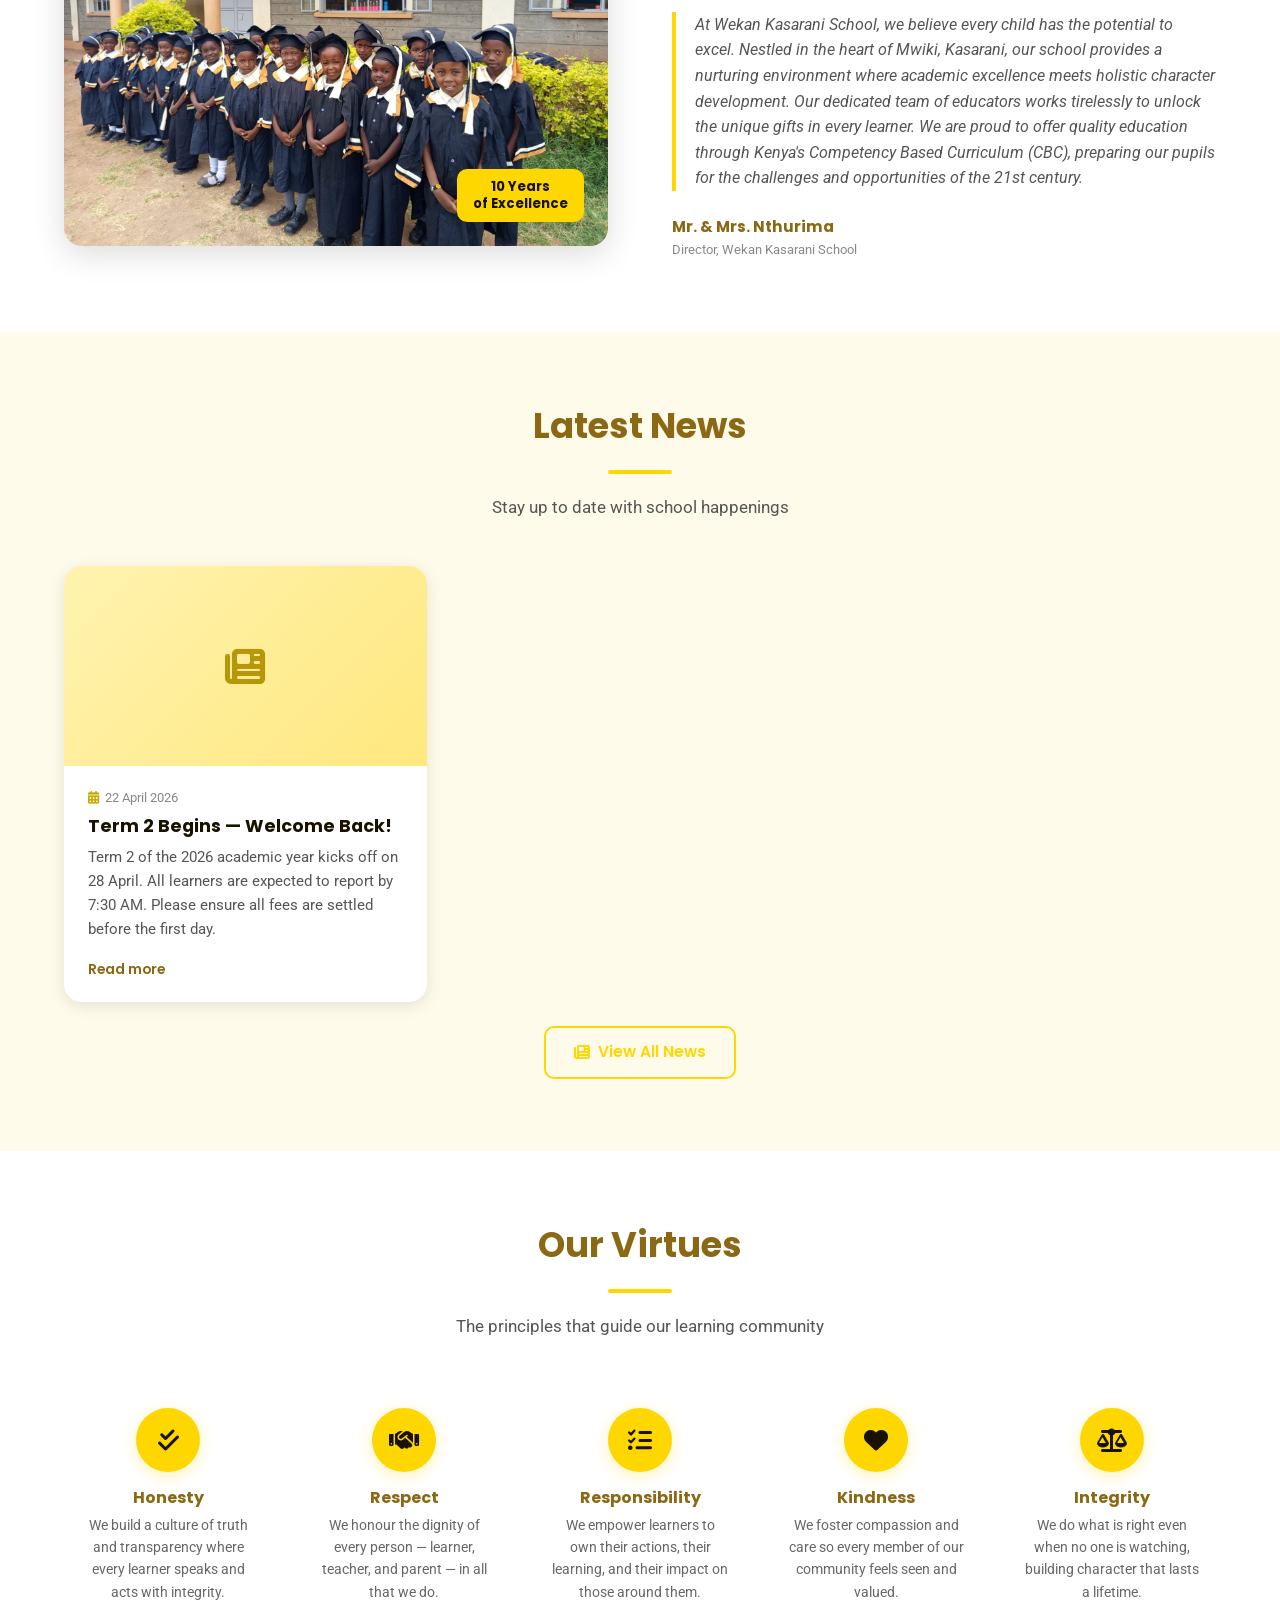
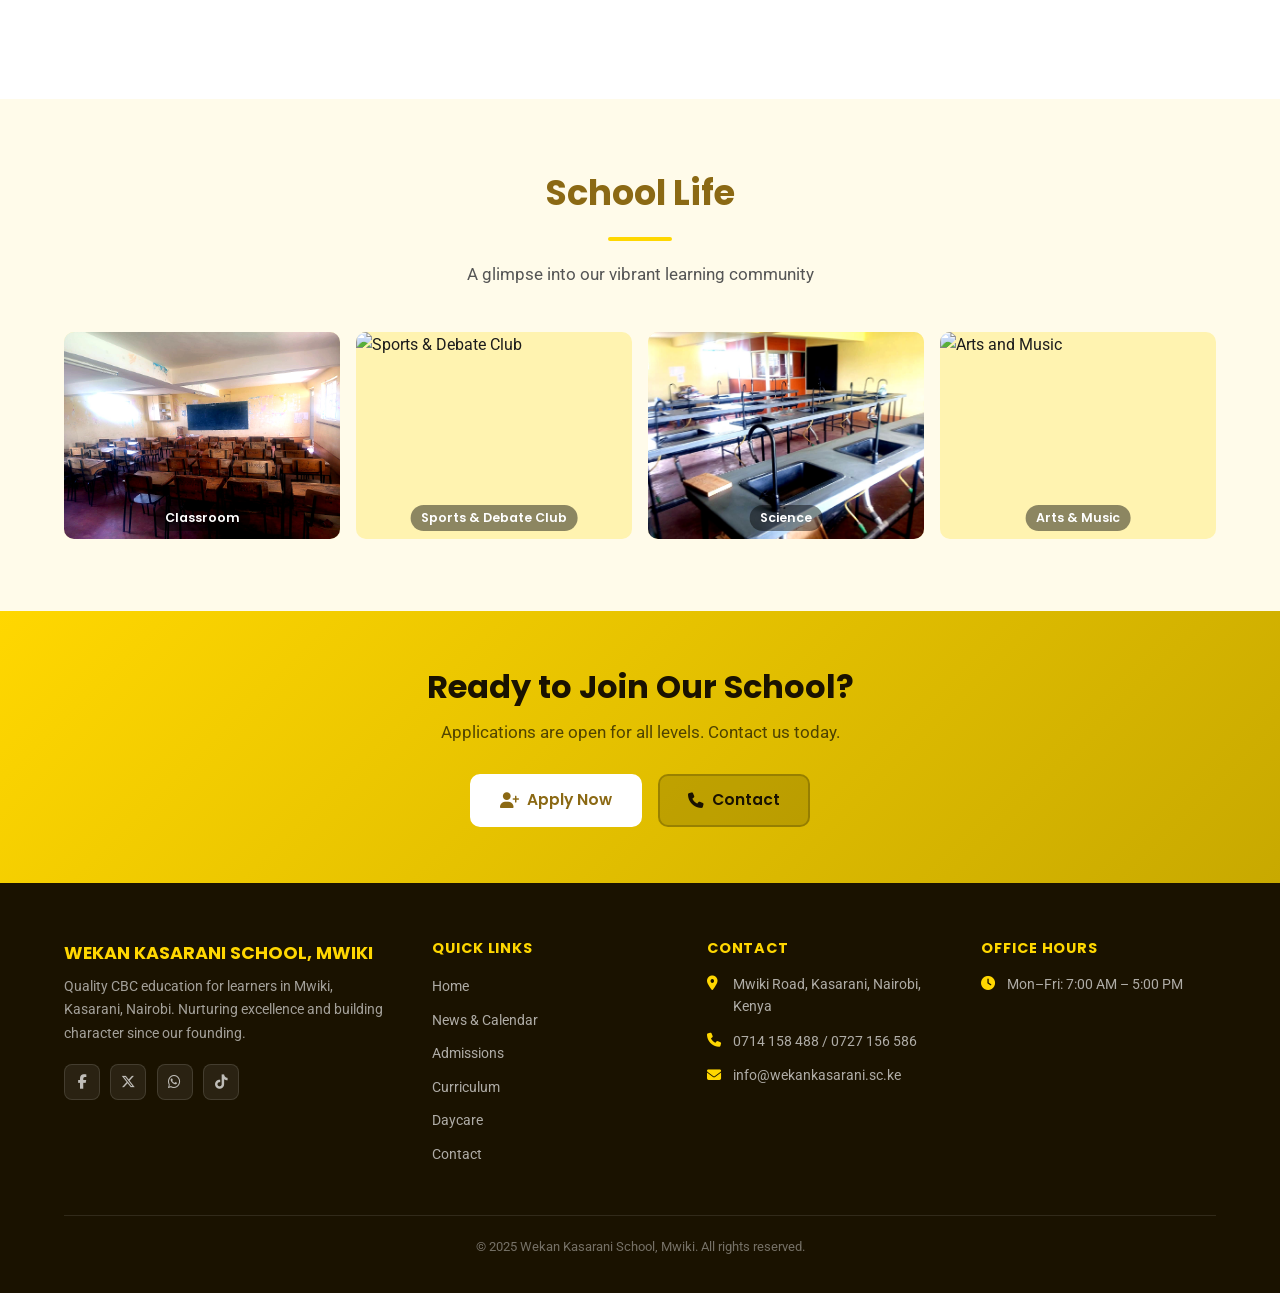
==== commit 48704989: "Update site content and contact info - Replace director's message and remove photo; update signature" ====
--- a/index.html
+++ b/index.html
@@ -411,15 +411,12 @@
               <div class="underline" style="margin:0.5rem 0 0;"></div>
             </div>
             <blockquote>
-              <p data-i18n="welcome.body">At Wekan Kasarani School, we believe every child has the potential to excel. Nestled in the heart of Mwiki, Kasarani, our school provides a nurturing environment where academic excellence meets holistic character development.</p>
+              <p data-i18n="welcome.body">Wekan Kasarani school, located in Mwiki is a leading, wholistic educational institution. It was founded in the year 2017 by Mr. and Mrs. Nthurima, who were then high school teachers and still on the ground as directors. The school offers the CBC/CBE system of education, renowned for its strong focus on academics and extracurricular activities.</p>
             </blockquote>
             <div class="welcome-signature">
-              <div class="signature-avatar">
-                <img src="images/image32.png" alt="Mrs. Janet Nthurima — Director" />
-              </div>
               <div class="signature-info">
-                <div class="name">Mrs. Janet Nthurima</div>
-                <div class="title" data-i18n="welcome.signature">Director, Wekan Kasarani School</div>
+                <div class="name">Mr. &amp; Mrs. Nthurima</div>
+                <div class="title" data-i18n="welcome.signature">Directors, Wekan Kasarani School</div>
               </div>
             </div>
           </div>
@@ -435,8 +432,8 @@
           <div class="underline"></div>
           <p data-i18n="news.subheading">Stay up to date with school happenings</p>
         </div>
-        <div class="cards-grid">
-          <article class="card">
+        <div class="cards-grid" style="justify-content:center;">
+          <article class="card" style="max-width:420px;">
             <div class="card-img-placeholder"><i class="fas fa-newspaper"></i></div>
             <div class="card-body">
               <div class="card-meta"><i class="fas fa-calendar-alt"></i> 22 April 2026</div>
@@ -445,24 +442,6 @@
               <a href="news.html" class="card-link" data-i18n="news.readmore">Read more <i class="fas fa-arrow-right"></i></a>
             </div>
           </article>
-          <article class="card">
-            <img src="images/students/image13.jpeg" alt="Interclass Sports Day" class="card-img" />
-            <div class="card-body">
-              <div class="card-meta"><i class="fas fa-calendar-alt"></i> 22 March 2026</div>
-              <h3>Interclass Sports Day — Results</h3>
-              <p>Congratulations to Grade 6 Blue House for winning the 2026 Interclass Sports Day! Thank you to all parents, teachers, and pupils who participated.</p>
-              <a href="news.html" class="card-link" data-i18n="news.readmore">Read more <i class="fas fa-arrow-right"></i></a>
-            </div>
-          </article>
-          <article class="card">
-            <img src="images/students/image9.jpeg" alt="CBC Parent Information Evening" class="card-img" />
-            <div class="card-body">
-              <div class="card-meta"><i class="fas fa-calendar-alt"></i> 10 March 2026</div>
-              <h3>CBC Parent Information Evening</h3>
-              <p>We hosted a successful CBC briefing for Grade 4–6 parents. Presentation slides are now available at the school office. Thank you to all who attended.</p>
-              <a href="news.html" class="card-link" data-i18n="news.readmore">Read more <i class="fas fa-arrow-right"></i></a>
-            </div>
-          </article>
         </div>
         <div class="text-center mt-3">
           <a href="news.html" class="btn btn-outline">
@@ -480,26 +459,31 @@
           <div class="underline"></div>
           <p data-i18n="values.subheading">The principles that guide our learning community</p>
         </div>
-        <div class="cards-grid-4">
+        <div class="cards-grid-4" style="grid-template-columns: repeat(auto-fit, minmax(180px, 1fr));">
+          <div class="value-item">
+            <div class="value-icon"><i class="fas fa-check-double"></i></div>
+            <h3>Honesty</h3>
+            <p>We build a culture of truth and transparency where every learner speaks and acts with integrity.</p>
+          </div>
+          <div class="value-item">
+            <div class="value-icon"><i class="fas fa-handshake"></i></div>
+            <h3>Respect</h3>
+            <p>We honour the dignity of every person — learner, teacher, and parent — in all that we do.</p>
+          </div>
+          <div class="value-item">
+            <div class="value-icon"><i class="fas fa-tasks"></i></div>
+            <h3>Responsibility</h3>
+            <p>We empower learners to own their actions, their learning, and their impact on those around them.</p>
+          </div>
           <div class="value-item">
             <div class="value-icon"><i class="fas fa-heart"></i></div>
-            <h3 data-i18n="values.love">Love</h3>
-            <p data-i18n="values.love.desc">We foster a loving environment where every learner feels valued and cared for.</p>
+            <h3>Kindness</h3>
+            <p>We foster compassion and care so every member of our community feels seen and valued.</p>
           </div>
           <div class="value-item">
-            <div class="value-icon"><i class="fas fa-hourglass-half"></i></div>
-            <h3 data-i18n="values.patience">Patience</h3>
-            <p data-i18n="values.patience.desc">We approach every learner with patience, understanding each child's unique pace.</p>
-          </div>
-          <div class="value-item">
-            <div class="value-icon"><i class="fas fa-hand-holding-heart"></i></div>
-            <h3 data-i18n="values.humility">Humility</h3>
-            <p data-i18n="values.humility.desc">We cultivate humble hearts that are open to learning and growing together.</p>
-          </div>
-          <div class="value-item">
-            <div class="value-icon"><i class="fas fa-hands-helping"></i></div>
-            <h3 data-i18n="values.care">Care</h3>
-            <p data-i18n="values.care.desc">We care deeply for the well-being of every child, family, and staff member.</p>
+            <div class="value-icon"><i class="fas fa-balance-scale"></i></div>
+            <h3>Integrity</h3>
+            <p>We do what is right even when no one is watching, building character that lasts a lifetime.</p>
           </div>
         </div>
       </div>
@@ -591,13 +575,12 @@
         <div class="footer-col">
           <h4 data-i18n="footer.contact">Contact</h4>
           <div class="footer-contact-item"><i class="fas fa-map-marker-alt"></i><span>Mwiki Road, Kasarani, Nairobi, Kenya</span></div>
-          <div class="footer-contact-item"><i class="fas fa-phone"></i><span>0714 158 488</span></div>
+          <div class="footer-contact-item"><i class="fas fa-phone"></i><span>0714 158 488 / 0727 156 586</span></div>
           <div class="footer-contact-item"><i class="fas fa-envelope"></i><span>info@wekankasarani.sc.ke</span></div>
         </div>
         <div class="footer-col">
           <h4>Office Hours</h4>
           <div class="footer-contact-item"><i class="fas fa-clock"></i><span>Mon–Fri: 7:00 AM – 5:00 PM</span></div>
-          <div class="footer-contact-item"><i class="fas fa-clock"></i><span>Sat: 8:00 AM – 12:00 PM</span></div>
         </div>
       </div>
     </div>
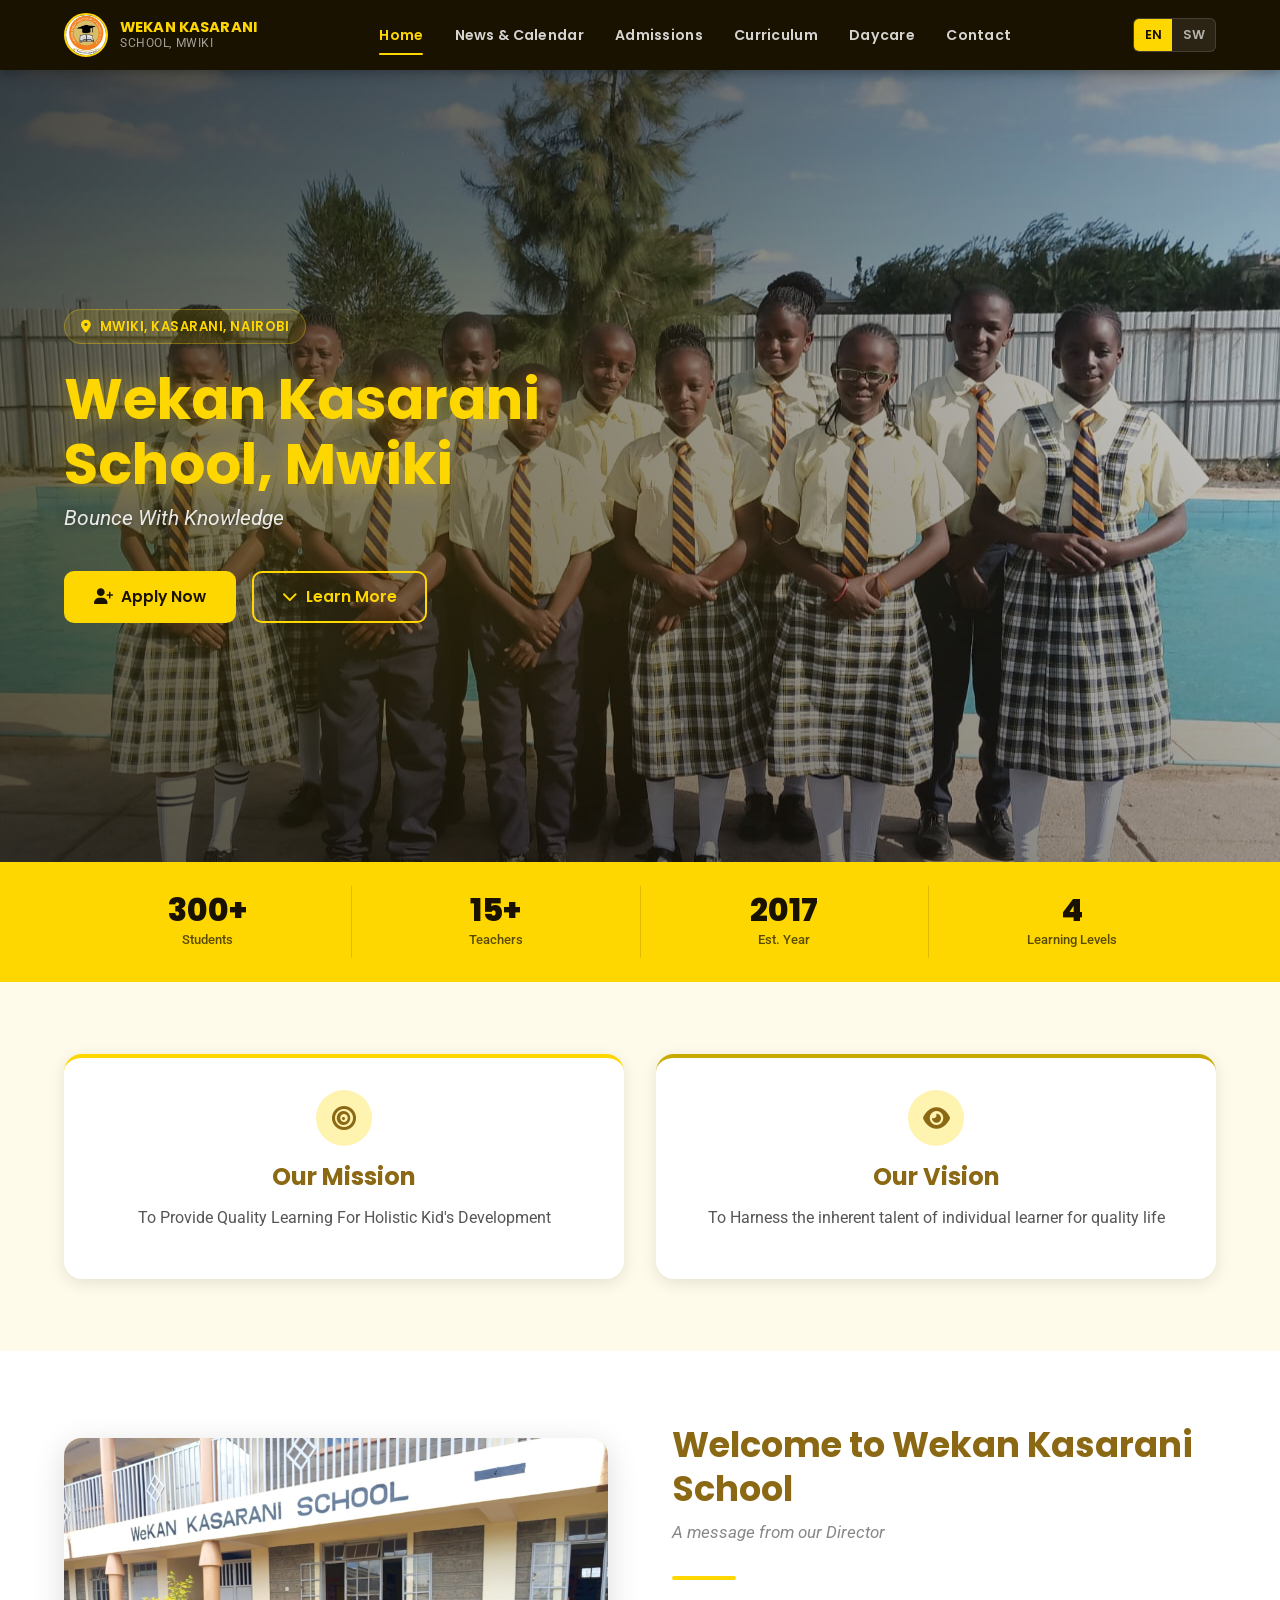
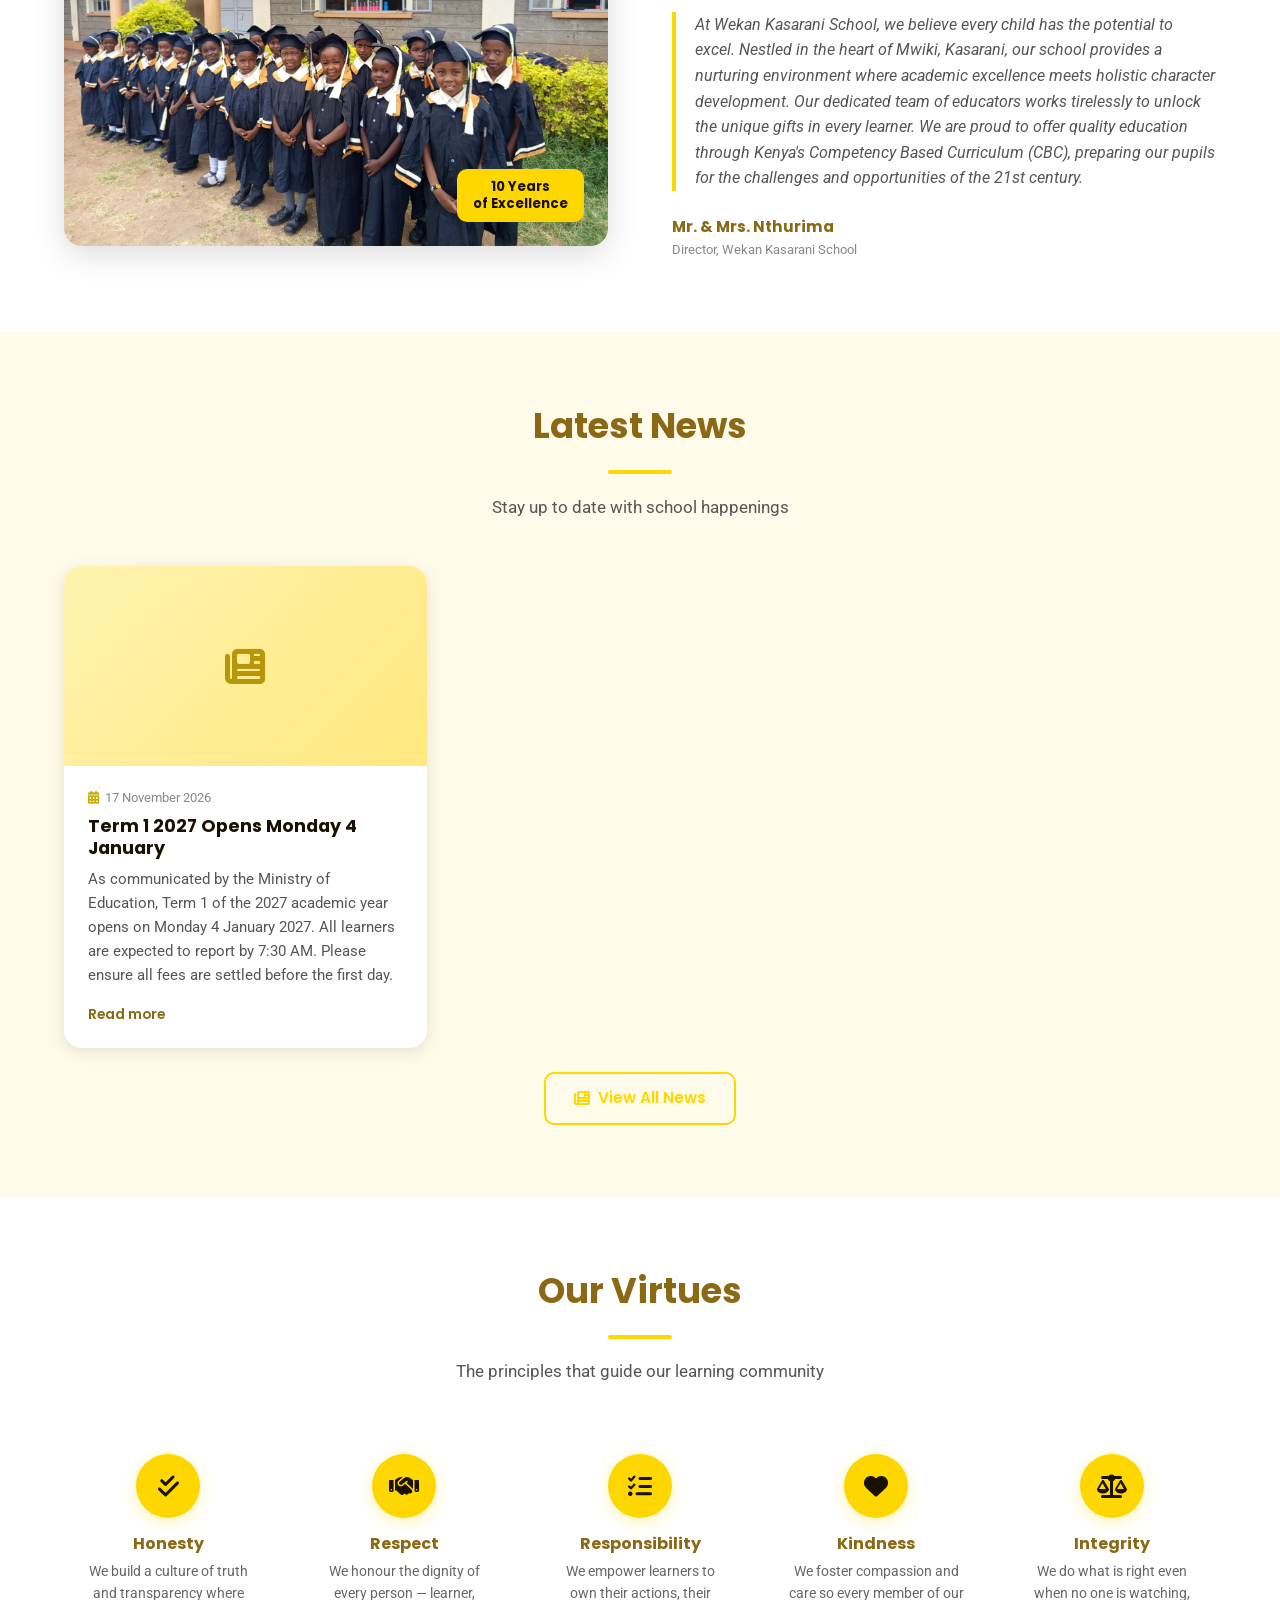
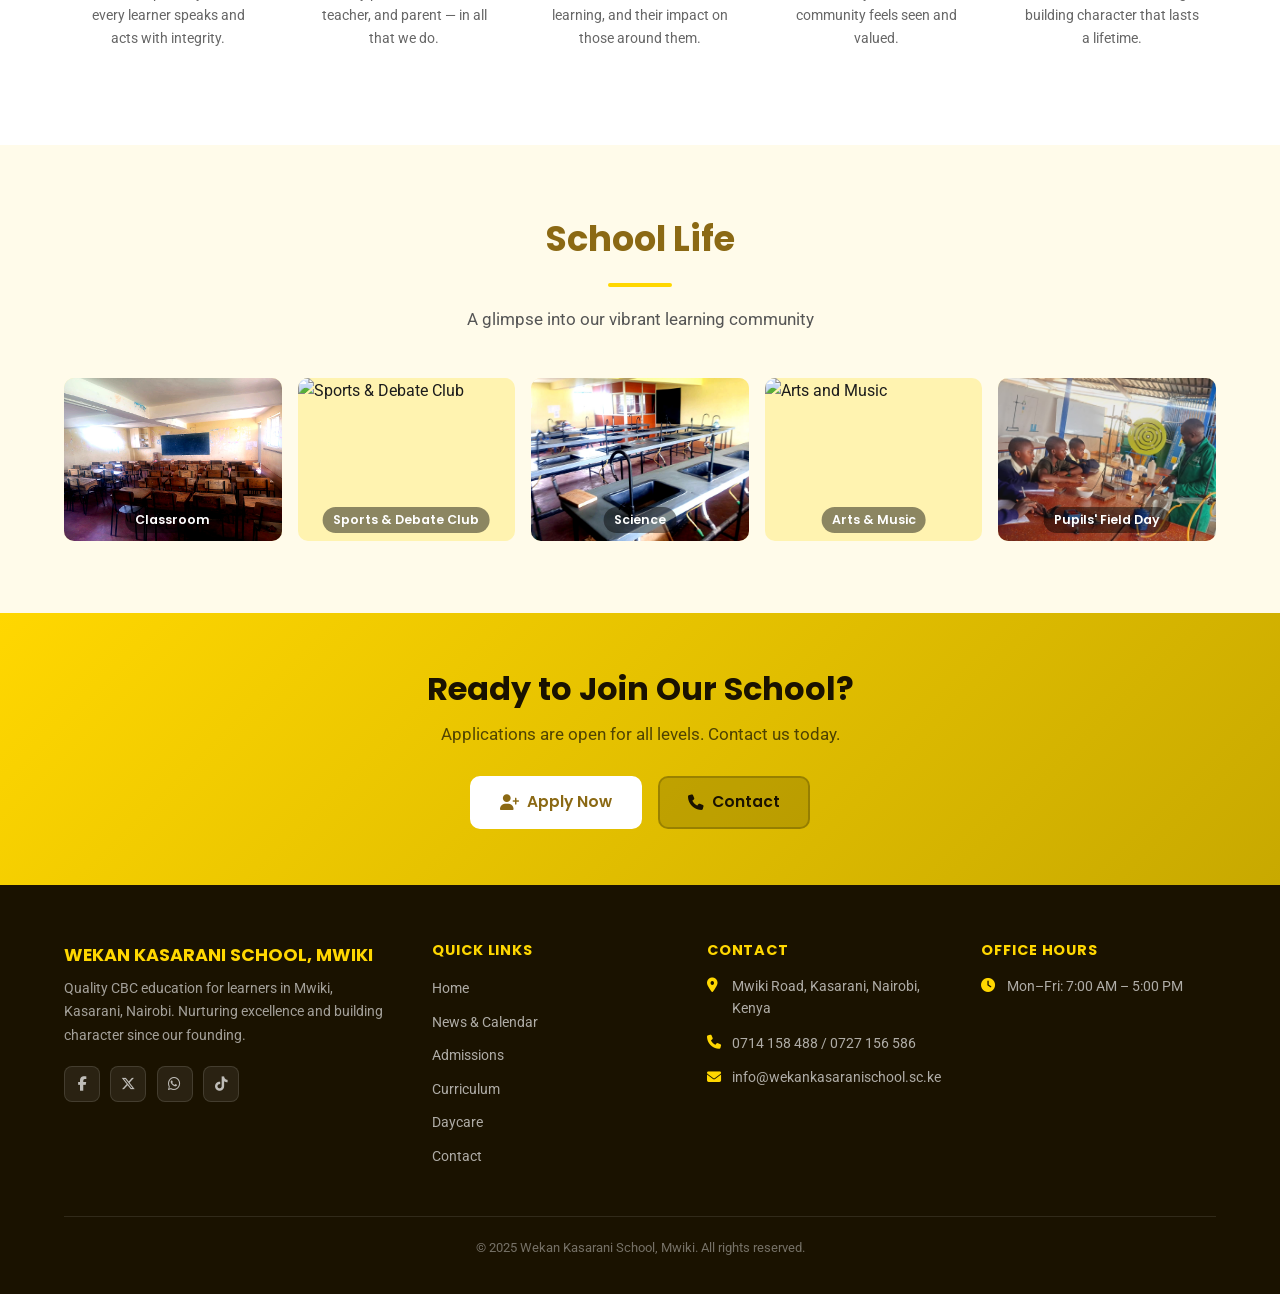
==== commit 46415d4e: "Improve SEO: canonical/OG tags, school schema with location, sitemap and robots.txt Co-Authored-By: " ====
--- a/index.html
+++ b/index.html
@@ -4,10 +4,25 @@
   <meta charset="UTF-8" />
   <meta name="viewport" content="width=device-width, initial-scale=1.0" />
   <meta name="description" content="Wekan Kasarani School, Mwiki — Quality CBC education in Kasarani, Nairobi. Nurturing excellence and building character from Pre-Primary to Junior Secondary." />
-  <meta property="og:title" content="Wekan Kasarani School, Mwiki" />
-  <meta property="og:description" content="Bounce With Knowledge — CBC School in Kasarani, Nairobi." />
+
+  <title>Wekan Kasarani School, Mwiki | CBC School in Kasarani, Nairobi</title>
+  <meta name="robots" content="index, follow, max-image-preview:large" />
+  <link rel="canonical" href="https://wekankasaranischool.sc.ke/" />
+  <link rel="icon" type="image/jpeg" href="images/logo.jpg" />
+  <link rel="apple-touch-icon" href="images/logo.jpg" />
+  <meta name="theme-color" content="#f5b800" />
+  <meta property="og:site_name" content="Wekan Kasarani School, Mwiki" />
   <meta property="og:type" content="website" />
-  <title>Wekan Kasarani School, Mwiki — Home</title>
+  <meta property="og:locale" content="en_KE" />
+  <meta property="og:url" content="https://wekankasaranischool.sc.ke/" />
+  <meta property="og:title" content="Wekan Kasarani School, Mwiki | CBC School in Kasarani, Nairobi" />
+  <meta property="og:description" content="Wekan Kasarani School, Mwiki — Quality CBC education in Kasarani, Nairobi. Nurturing excellence and building character from Pre-Primary to Junior Secondary." />
+  <meta property="og:image" content="https://wekankasaranischool.sc.ke/images/students/image6.jpeg" />
+  <meta property="og:image:alt" content="Learners at Wekan Kasarani School, Mwiki" />
+  <meta name="twitter:card" content="summary_large_image" />
+  <meta name="twitter:title" content="Wekan Kasarani School, Mwiki | CBC School in Kasarani, Nairobi" />
+  <meta name="twitter:description" content="Wekan Kasarani School, Mwiki — Quality CBC education in Kasarani, Nairobi. Nurturing excellence and building character from Pre-Primary to Junior Secondary." />
+  <meta name="twitter:image" content="https://wekankasaranischool.sc.ke/images/students/image6.jpeg" />
   <link rel="stylesheet" href="css/main.css" />
   <link rel="stylesheet" href="css/components.css" />
   <link rel="stylesheet" href="css/responsive.css" />
@@ -31,6 +46,7 @@
       background-size: cover;
       background-position: center 30%;
       background-repeat: no-repeat;
+      filter: brightness(1.12) saturate(1.08);
       transform: scale(1.04);
       transition: transform 8s ease;
       will-change: transform;
@@ -48,15 +64,15 @@
       background:
         linear-gradient(
           105deg,
-          rgba(10, 8, 0, 0.82) 0%,
-          rgba(26, 18, 0, 0.72) 45%,
-          rgba(26, 18, 0, 0.35) 100%
+          rgba(10, 8, 0, 0.70) 0%,
+          rgba(26, 18, 0, 0.52) 45%,
+          rgba(26, 18, 0, 0.15) 100%
         ),
         linear-gradient(
           to bottom,
-          rgba(0,0,0,0.25) 0%,
+          rgba(0,0,0,0.15) 0%,
           rgba(0,0,0,0)     40%,
-          rgba(0,0,0,0.45)  100%
+          rgba(0,0,0,0.30)  100%
         );
       pointer-events: none;
       z-index: 1;
@@ -271,6 +287,53 @@
       pointer-events: none;
     }
   </style>
+  <script type="application/ld+json">
+  {
+    "@context": "https://schema.org",
+    "@type": "School",
+    "@id": "https://wekankasaranischool.sc.ke/#school",
+    "name": "Wekan Kasarani School, Mwiki",
+    "alternateName": ["Wekan Kasarani School", "Wekan School Mwiki"],
+    "url": "https://wekankasaranischool.sc.ke/",
+    "logo": "https://wekankasaranischool.sc.ke/images/logo.jpg",
+    "description": "Quality CBC/CBE education and daycare for learners in Mwiki, Kasarani, Nairobi.",
+    "foundingDate": "2017",
+    "founder": [
+      { "@type": "Person", "name": "Mr. Nthurima" },
+      { "@type": "Person", "name": "Mrs. Nthurima" }
+    ],
+    "address": {
+      "@type": "PostalAddress",
+      "streetAddress": "Mwiki Road, Kasarani",
+      "addressLocality": "Nairobi",
+      "addressRegion": "Nairobi County",
+      "addressCountry": "KE"
+    },
+    "geo": {
+      "@type": "GeoCoordinates",
+      "latitude": -1.2222174,
+      "longitude": 36.9342582
+    },
+    "hasMap": "https://www.google.com/maps?q=-1.2222174,36.9342582",
+    "telephone": ["+254714158488", "+254727156586"],
+    "email": "info@wekankasaranischool.sc.ke",
+    "openingHours": "Mo-Fr 07:00-17:00",
+    "image": "https://wekankasaranischool.sc.ke/images/students/image6.jpeg",
+    "areaServed": ["Mwiki", "Kasarani", "Nairobi"],
+    "sameAs": ["https://www.facebook.com/profile.php?id=61564678975640"]
+  }
+  </script>
+  <script type="application/ld+json">
+  {
+    "@context": "https://schema.org",
+    "@type": "WebSite",
+    "@id": "https://wekankasaranischool.sc.ke/#website",
+    "name": "Wekan Kasarani School, Mwiki",
+    "alternateName": "Wekan Kasarani School",
+    "url": "https://wekankasaranischool.sc.ke/",
+    "publisher": { "@id": "https://wekankasaranischool.sc.ke/#school" }
+  }
+  </script>
 </head>
 <body>
 
@@ -436,9 +499,9 @@
           <article class="card" style="max-width:420px;">
             <div class="card-img-placeholder"><i class="fas fa-newspaper"></i></div>
             <div class="card-body">
-              <div class="card-meta"><i class="fas fa-calendar-alt"></i> 22 April 2026</div>
-              <h3>Term 2 Begins — Welcome Back!</h3>
-              <p>Term 2 of the 2026 academic year kicks off on 28 April. All learners are expected to report by 7:30 AM. Please ensure all fees are settled before the first day.</p>
+              <div class="card-meta"><i class="fas fa-calendar-alt"></i> 17 November 2026</div>
+              <h3>Term 1 2027 Opens Monday 4 January</h3>
+              <p>As communicated by the Ministry of Education, Term 1 of the 2027 academic year opens on Monday 4 January 2027. All learners are expected to report by 7:30 AM. Please ensure all fees are settled before the first day.</p>
               <a href="news.html" class="card-link" data-i18n="news.readmore">Read more <i class="fas fa-arrow-right"></i></a>
             </div>
           </article>
@@ -522,6 +585,12 @@
             <img src="images/students/arts.JPG" alt="Arts and Music" class="slideshow-img" />
             <img src="images/students/Arts3.JPG" alt="Arts and Music" class="slideshow-img" />
             <span class="gallery-slide-label">Arts &amp; Music</span>
+          </div>
+          <div class="gallery-item gallery-item--slideshow" id="fieldday-slideshow">
+            <img src="images/field-day1.jpeg" alt="Pupils' Field Day" class="slideshow-img active" />
+            <!-- Add more Field Day photos here, e.g.:
+            <img src="images/field-day2.jpeg" alt="Pupils' Field Day" class="slideshow-img" /> -->
+            <span class="gallery-slide-label">Pupils' Field Day</span>
           </div>
         </div>
       </div>
@@ -555,10 +624,10 @@
           <div class="school-name-footer">WEKAN KASARANI SCHOOL, MWIKI</div>
           <p data-i18n="footer.about">Quality CBC education for learners in Mwiki, Kasarani, Nairobi. Nurturing excellence and building character since our founding.</p>
           <div class="social-links">
-            <a href="#" aria-label="Facebook"><i class="fab fa-facebook-f"></i></a>
+            <a href="https://www.facebook.com/profile.php?id=61564678975640" target="_blank" rel="noopener noreferrer" aria-label="Facebook"><i class="fab fa-facebook-f"></i></a>
             <a href="#" aria-label="Twitter/X"><i class="fab fa-x-twitter"></i></a>
-            <a href="#" aria-label="WhatsApp"><i class="fab fa-whatsapp"></i></a>
-            <a href="#" aria-label="TikTok"><i class="fab fa-tiktok"></i></a>
+            <a href="https://wa.me/254714158488" target="_blank" rel="noopener" aria-label="Chat with us on WhatsApp"><i class="fab fa-whatsapp"></i></a>
+            <a href="https://www.tiktok.com/@wekankasaranischool?_r=1&amp;_t=ZS-9BTzHWrUTlV" target="_blank" rel="noopener noreferrer" aria-label="TikTok"><i class="fab fa-tiktok"></i></a>
           </div>
         </div>
         <div class="footer-col">
@@ -576,7 +645,7 @@
           <h4 data-i18n="footer.contact">Contact</h4>
           <div class="footer-contact-item"><i class="fas fa-map-marker-alt"></i><span>Mwiki Road, Kasarani, Nairobi, Kenya</span></div>
           <div class="footer-contact-item"><i class="fas fa-phone"></i><span>0714 158 488 / 0727 156 586</span></div>
-          <div class="footer-contact-item"><i class="fas fa-envelope"></i><span>info@wekankasarani.sc.ke</span></div>
+          <div class="footer-contact-item"><i class="fas fa-envelope"></i><span>info@wekankasaranischool.sc.ke</span></div>
         </div>
         <div class="footer-col">
           <h4>Office Hours</h4>
--- a/css/components.css
+++ b/css/components.css
@@ -817,7 +817,7 @@
 /* ===================== GALLERY ===================== */
 .gallery-strip {
   display: grid;
-  grid-template-columns: repeat(auto-fit, minmax(220px, 1fr));
+  grid-template-columns: repeat(5, 1fr);
   gap: 1rem;
 }
 
--- a/css/responsive.css
+++ b/css/responsive.css
@@ -12,6 +12,10 @@
 
   .footer-brand {
     grid-column: 1 / -1;
+  }
+
+  .gallery-strip {
+    grid-template-columns: repeat(3, 1fr);
   }
 
   .nav-links a {
